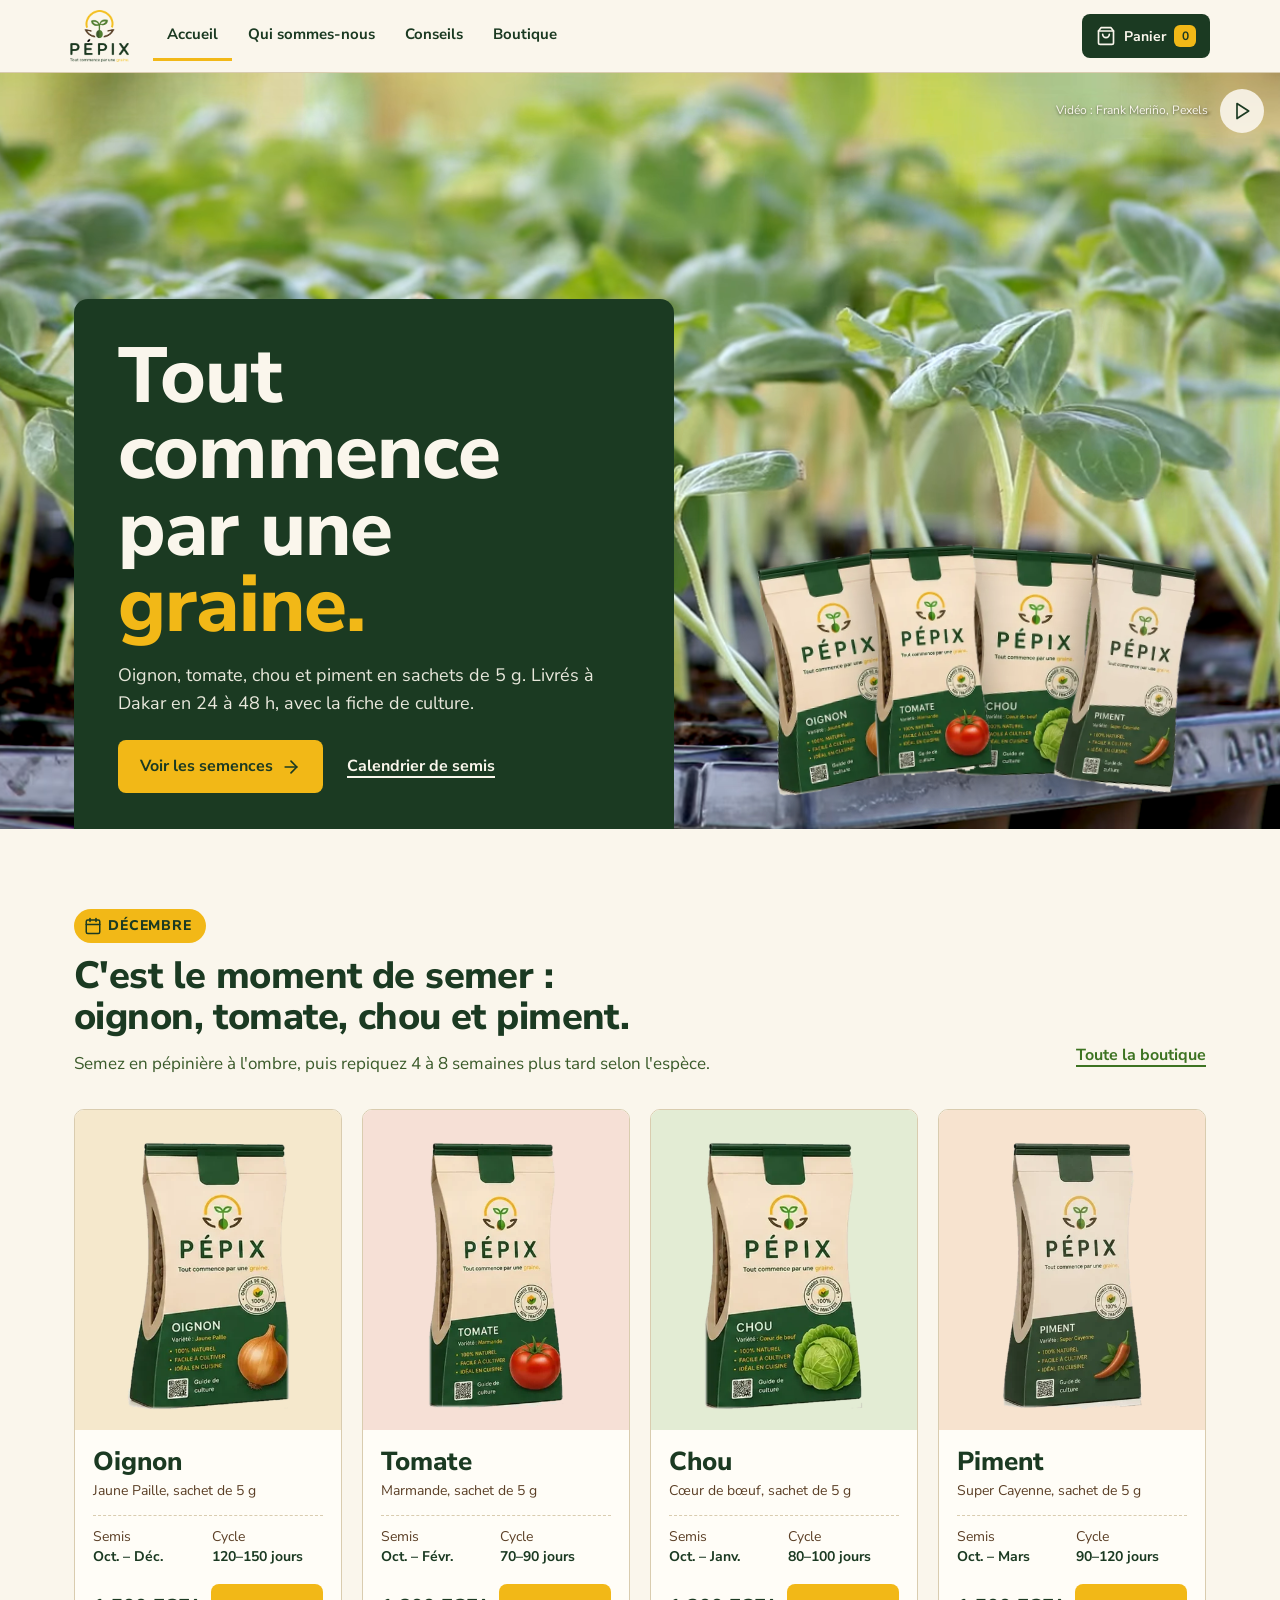
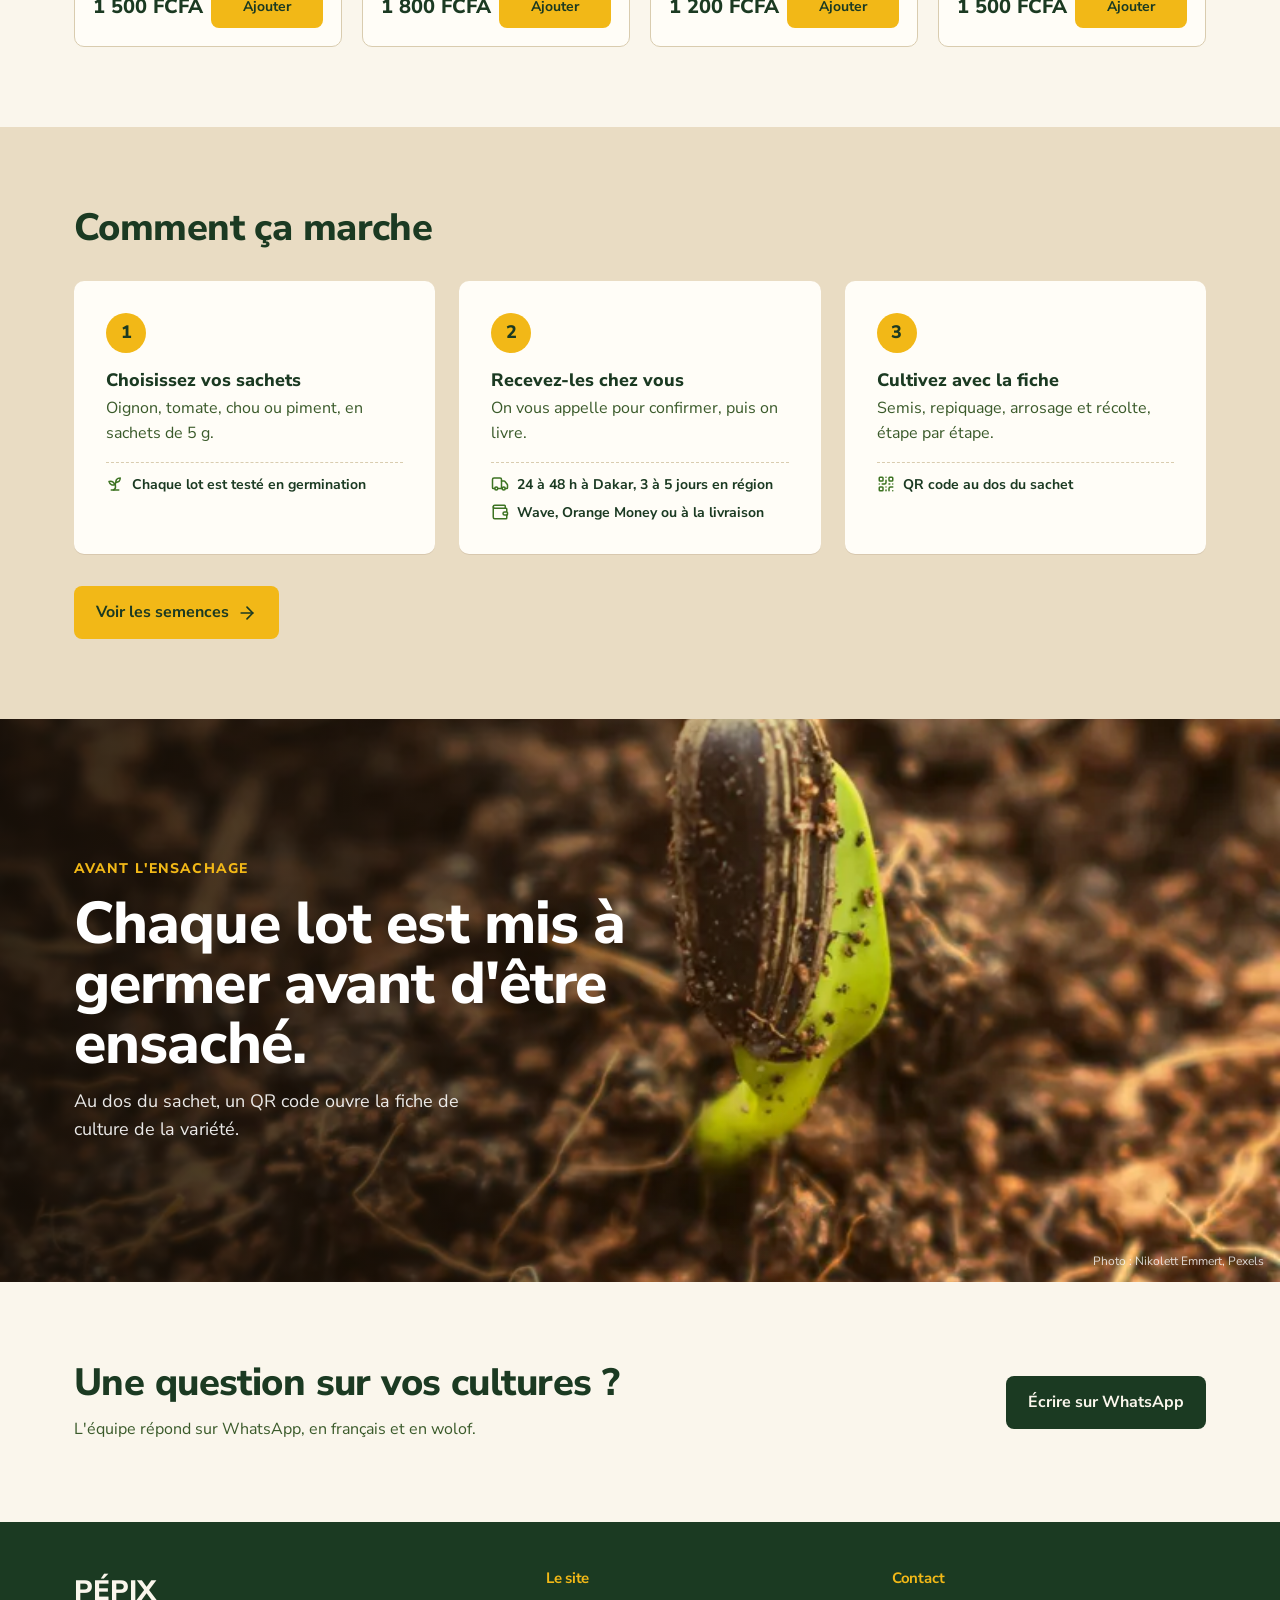
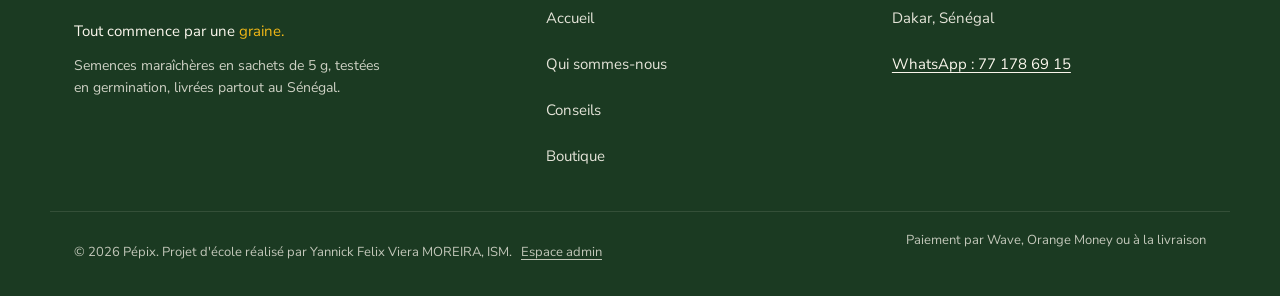
==== index.html @ e0e161ae "fix: URL du site sur Cloudflare (pepix.pages.dev)" ====
<!DOCTYPE html>
<html lang="fr">
<head>
  <meta charset="utf-8">
  <meta name="viewport" content="width=device-width, initial-scale=1, viewport-fit=cover">
  <title>Pépix, semences maraîchères au Sénégal</title>
  <meta name="description" content="Semences d'oignon, tomate, chou et piment en sachets de 5 g, livrées à Dakar en 24 à 48 h, avec un guide de culture.">
  <meta name="theme-color" content="#1B3A22">
  <meta property="og:title" content="Pépix, semences maraîchères au Sénégal">
  <meta property="og:description" content="Semences d'oignon, tomate, chou et piment en sachets de 5 g, livrées à Dakar en 24 à 48 h, avec un guide de culture.">
  <meta property="og:type" content="website">
  <meta property="og:image" content="https://pepix.pages.dev/img/partage.jpg">
  <meta property="og:image:width" content="1200">
  <meta property="og:image:height" content="630">
  <meta property="og:image:alt" content="Les quatre sachets de semences Pépix : oignon, tomate, chou et piment">
  <meta property="og:locale" content="fr_SN">
  <meta name="twitter:card" content="summary_large_image">
  <meta property="og:url" content="https://pepix.pages.dev/">
  <link rel="icon" href="img/favicon-64.png" type="image/png">
  <link rel="preconnect" href="https://fonts.googleapis.com">
  <link rel="preconnect" href="https://fonts.gstatic.com" crossorigin>
  <link href="https://fonts.googleapis.com/css2?family=Nunito+Sans:wght@400;600;700;800&display=swap" rel="stylesheet">
  <link rel="stylesheet" href="css/style.css">
  <script src="js/donnees.js" defer></script>
  <script src="js/main.js" defer></script>
</head>
<body>
  <a class="evitement" href="#contenu">Aller au contenu</a>

  <!-- En-tête (identique sur toutes les pages) -->
  <header class="entete">
    <div class="conteneur">
      <a class="logo" href="index.html" aria-label="Pépix, retour à l'accueil"><img src="img/logo.webp" alt="Pépix" width="58" height="52"></a>
      <nav class="menu" aria-label="Navigation principale">
        <a href="index.html" aria-current="page">Accueil</a>
        <a href="qui-sommes-nous.html">Qui sommes-nous</a>
        <a href="conseils.html">Conseils</a>
        <a href="boutique.html">Boutique</a>
      </nav>
      <button type="button" class="btn-panier" aria-label="Panier, 0 article"><svg class="icone" viewBox="0 0 24 24" aria-hidden="true" focusable="false"><path d="M6 2 3 6v14a2 2 0 0 0 2 2h14a2 2 0 0 0 2-2V6l-3-4Z"/><path d="M3 6h18"/><path d="M16 10a4 4 0 0 1-8 0"/></svg>Panier <span class="compteur">0</span></button>
    </div>
  </header>

  <main id="contenu" tabindex="-1">

    <!-- Accueil : vidéo de pépinière en fond, texte dans un bandeau vert comme l'étiquette du sachet -->
    <section class="heros-video" aria-labelledby="t-heros">
      <video class="heros-fond" muted loop playsinline preload="none" poster="img/pepinieres-poster.webp" aria-hidden="true" tabindex="-1">
        <source src="video/pepinieres.webm" type="video/webm">
        <source src="video/pepinieres.mp4" type="video/mp4">
      </video>
      <div class="conteneur heros-cadre">
        <div class="etiquette">
          <h1 id="t-heros" data-reglage="herosTitre">Tout commence par une <span class="jaune">graine.</span></h1>
          <p data-reglage="herosTexte">Oignon, tomate, chou et piment en sachets de 5 g. Livrés à Dakar en 24 à 48 h, avec la fiche de culture.</p>
          <div class="etiquette-actions">
            <a class="btn btn-jaune" href="boutique.html">Voir les semences<svg class="icone" viewBox="0 0 24 24" aria-hidden="true" focusable="false"><path d="M5 12h14"/><path d="m12 5 7 7-7 7"/></svg></a>
            <a class="lien-clair" href="conseils.html">Calendrier de semis</a>
          </div>
        </div>
        <!-- Les quatre sachets en éventail : décoratifs, les mêmes sont présentés juste en dessous -->
        <div class="heros-sachets" aria-hidden="true">
          <img src="img/sachet-oignon-detoure.webp" alt="" width="267" height="440">
          <img src="img/sachet-tomate-detoure.webp" alt="" width="223" height="440">
          <img src="img/sachet-chou-detoure.webp" alt="" width="261" height="440">
          <img src="img/sachet-piment-detoure.webp" alt="" width="231" height="440">
        </div>
      </div>
      <button type="button" class="video-bouton" aria-pressed="false" aria-label="Mettre la vidéo en pause" hidden></button>
      <small class="video-credit">Vidéo : Frank Meriño, Pexels</small>
    </section>

    <!-- Ce mois-ci : l'almanach (texte calculé par js/main.js) mène directement aux sachets -->
    <section class="conteneur section mois" aria-labelledby="almanach-titre">
      <div class="mois-tete">
        <div class="mois-texte">
          <p class="mois-pastille"><svg class="icone" viewBox="0 0 24 24" aria-hidden="true" focusable="false"><rect width="18" height="18" x="3" y="4" rx="2"/><path d="M16 2v4"/><path d="M8 2v4"/><path d="M3 10h18"/></svg><span id="almanach-mois">Octobre</span></p>
          <h2 id="almanach-titre">Lancez vos pépinières de saison sèche.</h2>
          <p id="almanach-detail">Oignon, tomate, chou et piment se sèment tous en pépinière à partir d'octobre. Préparez vos planches à l'ombre et repiquez 4 à 8 semaines plus tard selon l'espèce.</p>
        </div>
        <a class="lien" href="boutique.html">Toute la boutique</a>
      </div>
      <div class="produits defile-mobile" id="produits-accueil"></div>
    </section>

    <!-- Comment ça marche : chaque étape porte ses garanties (faits déjà écrits ailleurs, aucun avis ni chiffre inventé) -->
    <section class="comment" aria-labelledby="t-comment">
      <div class="conteneur">
        <h2 id="t-comment">Comment ça marche</h2>
        <ol class="etapes-achat">
          <li>
            <span class="etape-num" aria-hidden="true">1</span>
            <div>
              <strong>Choisissez vos sachets</strong>
              <p>Oignon, tomate, chou ou piment, en sachets de 5 g.</p>
              <ul class="etape-preuves">
                <li><svg class="icone" viewBox="0 0 24 24" aria-hidden="true" focusable="false"><path d="M7 20h10"/><path d="M10 20c5.5-2.5.8-6.4 3-10"/><path d="M9.5 9.4c1.1.8 1.8 2.2 2.3 3.7-2 .4-3.5.4-4.8-.3-1.2-.6-2.3-1.9-3-4.2 2.8-.5 4.4 0 5.5.8z"/><path d="M14.1 6a7 7 0 0 0-1.1 4c1.9-.1 3.3-.6 4.3-1.4 1-1 1.6-2.3 1.7-4.6-2.7.1-4 1-4.9 2z"/></svg>Chaque lot est testé en germination</li>
              </ul>
            </div>
          </li>
          <li>
            <span class="etape-num" aria-hidden="true">2</span>
            <div>
              <strong>Recevez-les chez vous</strong>
              <p>On vous appelle pour confirmer, puis on livre.</p>
              <ul class="etape-preuves">
                <li><svg class="icone" viewBox="0 0 24 24" aria-hidden="true" focusable="false"><path d="M14 18V6a2 2 0 0 0-2-2H4a2 2 0 0 0-2 2v11a1 1 0 0 0 1 1h2"/><path d="M15 18H9"/><path d="M19 18h2a1 1 0 0 0 1-1v-3.65a1 1 0 0 0-.22-.62l-3.48-4.35A1 1 0 0 0 17.52 8H14"/><circle cx="17" cy="18" r="2"/><circle cx="7" cy="18" r="2"/></svg>24 à 48 h à Dakar, 3 à 5 jours en région</li>
                <li><svg class="icone" viewBox="0 0 24 24" aria-hidden="true" focusable="false"><path d="M19 7V4a1 1 0 0 0-1-1H5a2 2 0 0 0 0 4h15a1 1 0 0 1 1 1v4h-3a2 2 0 0 0 0 4h3a1 1 0 0 0 1-1v-2a1 1 0 0 0-1-1"/><path d="M3 5v14a2 2 0 0 0 2 2h15a1 1 0 0 0 1-1v-4"/></svg>Wave, Orange Money ou à la livraison</li>
              </ul>
            </div>
          </li>
          <li>
            <span class="etape-num" aria-hidden="true">3</span>
            <div>
              <strong>Cultivez avec la fiche</strong>
              <p>Semis, repiquage, arrosage et récolte, étape par étape.</p>
              <ul class="etape-preuves">
                <li><svg class="icone" viewBox="0 0 24 24" aria-hidden="true" focusable="false"><rect width="5" height="5" x="3" y="3" rx="1"/><rect width="5" height="5" x="16" y="3" rx="1"/><rect width="5" height="5" x="3" y="16" rx="1"/><path d="M21 16h-3a2 2 0 0 0-2 2v3"/><path d="M21 21v.01"/><path d="M12 7v3a2 2 0 0 1-2 2H7"/><path d="M3 12h.01"/><path d="M12 3h.01"/><path d="M12 16v.01"/><path d="M16 12h1"/><path d="M21 12v.01"/><path d="M12 21v-1"/></svg>QR code au dos du sachet</li>
              </ul>
            </div>
          </li>
        </ol>
        <a class="btn btn-jaune" href="boutique.html">Voir les semences<svg class="icone" viewBox="0 0 24 24" aria-hidden="true" focusable="false"><path d="M5 12h14"/><path d="m12 5 7 7-7 7"/></svg></a>
      </div>
    </section>

    <!-- Moment fort : photo pleine largeur -->
    <section class="bandeau" aria-labelledby="t-bandeau">
      <picture>
        <source media="(max-width: 700px)" srcset="img/bandeau-mobile.webp">
        <img src="img/bandeau-1920.webp" srcset="img/bandeau-900.webp 900w, img/bandeau-1920.webp 1920w" sizes="100vw"
             width="1920" height="840" loading="lazy" alt="Une graine qui germe dans le terreau">
      </picture>
      <div class="conteneur bandeau-texte">
        <p class="bandeau-sur">Avant l'ensachage</p>
        <h2 id="t-bandeau" data-reglage="bandeauTitre">Chaque lot est mis à germer avant d'être ensaché.</h2>
        <p data-reglage="bandeauTexte">Au dos du sachet, un QR code ouvre la fiche de culture de la variété.</p>
      </div>
      <small class="bandeau-credit">Photo : Nikolett Emmert, Pexels</small>
    </section>

    <!-- Une question : la colonne « Commander » est reprise par « Comment ça marche » -->
    <section class="conteneur question" aria-labelledby="t-question">
      <div>
        <h2 id="t-question">Une question sur vos cultures ?</h2>
        <p>L'équipe répond sur WhatsApp, en français et en wolof.</p>
      </div>
      <a class="btn btn-sombre" href="https://wa.me/221771786915?text=Bonjour%20P%C3%A9pix%2C%20j%27ai%20une%20question%20sur%20mes%20cultures." data-wa target="_blank" rel="noopener">Écrire sur WhatsApp</a>
    </section>
  </main>

  <!-- Pied de page -->
  <footer class="pied">
    <div class="conteneur pied-haut">
      <div class="pied-marque">
        <strong>PÉPIX</strong>
        <span>Tout commence par une <span class="jaune">graine.</span></span>
        <p>Semences maraîchères en sachets de 5 g, testées en germination, livrées partout au Sénégal.</p>
      </div>
      <div>
        <h2>Le site</h2>
        <ul><li><a href="index.html">Accueil</a></li><li><a href="qui-sommes-nous.html">Qui sommes-nous</a></li><li><a href="conseils.html">Conseils</a></li><li><a href="boutique.html">Boutique</a></li></ul>
      </div>
      <div>
        <h2>Contact</h2>
        <ul>
          <li><span>Dakar, Sénégal</span></li>
          <li><a href="https://wa.me/221771786915?text=Bonjour%20P%C3%A9pix%2C%20j%27ai%20une%20question%20sur%20mes%20cultures." data-wa target="_blank" rel="noopener">WhatsApp : 77 178 69 15</a></li>
        </ul>
      </div>
    </div>
    <div class="conteneur pied-bas">
      <span>© 2026 Pépix. Projet d'école réalisé par Yannick Felix Viera MOREIRA, ISM. <a href="admin.html" class="lien-admin">Espace admin</a></span>
      <span>Paiement par Wave, Orange Money ou à la livraison</span>
    </div>
  </footer>

  <!-- Barre de navigation mobile (sous 720 px), à portée de pouce -->
  <nav class="nav-bas" aria-label="Navigation mobile">
    <a href="index.html" aria-current="page"><svg class="icone" viewBox="0 0 24 24" aria-hidden="true" focusable="false"><path d="M3 10.5 12 3l9 7.5"/><path d="M5 9.5V21h5v-6h4v6h5V9.5"/></svg><span>Accueil</span></a>
    <a href="boutique.html"><svg class="icone" viewBox="0 0 24 24" aria-hidden="true" focusable="false"><path d="M6 2 3 6v14a2 2 0 0 0 2 2h14a2 2 0 0 0 2-2V6l-3-4Z"/><path d="M3 6h18"/><path d="M16 10a4 4 0 0 1-8 0"/></svg><span>Boutique</span></a>
    <a href="conseils.html"><svg class="icone" viewBox="0 0 24 24" aria-hidden="true" focusable="false"><path d="M4 19.5V5a2 2 0 0 1 2-2h14v15H6a2 2 0 0 0-2 2Z"/><path d="M4 19.5A2 2 0 0 0 6 21.5h14"/><path d="M9 8h7"/></svg><span>Conseils</span></a>
    <a href="qui-sommes-nous.html"><svg class="icone" viewBox="0 0 24 24" aria-hidden="true" focusable="false"><circle cx="12" cy="12" r="10"/><path d="M12 16v-5"/><path d="M12 8h.01"/></svg><span>À propos</span></a>
  </nav>

</body>
</html>
---- css/style.css ----
/* ==========================================================
   Pépix · Semences maraîchères
   Feuille de style unique du site

   Direction : le site prolonge le sachet Pépix.
   Couleurs et polices du sachet, angles francs, filets plutôt
   qu'ombres, et de vraies informations à la place des décorations.
   ========================================================== */

/* ---------- Couleurs, polices, rythme ---------- */
:root {
  --vert-fonce: #1B3A22;   /* vert Pépix (bandeau du sachet) */
  --vert: #3D7322;         /* vert feuille : liens et boutons (5.3:1 sur papier) */
  --jaune: #F2B817;        /* jaune du logo */
  --kraft: #E9DCC3;        /* papier kraft du sachet */
  --papier: #FAF6EC;       /* fond des pages */
  --blanc: #FFFDF7;
  --terre: #5B3F26;        /* texte secondaire chaud */
  --texte-doux: #3A5A2A;
  --filet: #D9CCAF;
  --erreur: #B3261E;

  --titre: 'Nunito Sans', system-ui, sans-serif;
  --corps: 'Nunito Sans', sans-serif;

  --surligne: #F3EBD8;     /* colonne du mois en cours dans le calendrier */

  /* Espacement, échelle de 4 px */
  --e-1: 4px;  --e-2: 8px;  --e-3: 12px; --e-4: 16px; --e-5: 24px;
  --e-6: 32px; --e-7: 48px; --e-8: 64px; --e-9: 80px;
  --section: clamp(48px, 7vw, 80px);      /* padding vertical de toute section */
  --gouttiere: clamp(16px, 3vw, 24px);    /* padding latéral des conteneurs */

  /* Typographie (Nunito Sans) */
  --t-h1: clamp(36px, 5.4vw, 58px);   /* .grand-titre */
  --t-h2: clamp(26px, 3.4vw, 38px);
  --t-h3: clamp(20px, 2.4vw, 26px);
  --t-corps: 16px;
  --t-petit: 14px;                    /* plancher, sauf crédits photo */
  --t-label: 14px;                    /* libellés de repères et pastilles */

  /* Rayons */
  --r-petit: 6px;    /* repères, pastilles, vignettes */
  --r: 8px;          /* boutons, champs */
  --r-carte: 10px;   /* cartes, fiches, calendrier */
  --r-fenetre: 14px; /* fenêtre fiche produit */

  /* Ombres : réservées à ce qui flotte au-dessus de la page */
  --ombre-flottante: 0 8px 24px rgba(0, 0, 0, .2);
  --ombre-fenetre: 0 24px 48px rgba(27, 58, 34, .28);

  /* Mouvement : les fermetures sont plus courtes que les ouvertures */
  --instant: 100ms;                            /* appui */
  --rapide: 160ms;                             /* survol, fermeture */
  --normal: 240ms;                             /* ouverture */
  --courbe: cubic-bezier(.2, .7, .2, 1);       /* entrée (décélère) */
  --courbe-sortie: cubic-bezier(.4, 0, 1, 1);  /* sortie (accélère) */
}

* { box-sizing: border-box; }
html { scroll-behavior: smooth; }

body {
  margin: 0;
  background: var(--papier);
  color: var(--vert-fonce);
  font-family: var(--corps);
  font-size: 16px;
  line-height: 1.55;
  -webkit-font-smoothing: antialiased;
  min-height: 100vh;
  display: flex;
  flex-direction: column;
}

main { flex: 1; }
main:focus { outline: none; }
button { font-family: inherit; cursor: pointer; color: inherit; }
a { color: inherit; text-decoration: none; }
img, svg { display: block; }
p { margin: 0; }

:focus-visible { outline: 3px solid var(--jaune); outline-offset: 3px; }

@media (prefers-reduced-motion: reduce) {
  *, *::before, *::after { transition: none !important; animation: none !important; scroll-behavior: auto !important; }
  /* Appui et survol : la couleur seule, sans échelle ni déplacement */
  .btn:active, .btn-rond:active, .btn-panier:active, .carte:hover, .carte:active { transform: none !important; }
}

.evitement {
  position: absolute; left: 16px; top: -60px; z-index: 50;
  background: var(--vert-fonce); color: var(--papier); padding: 10px 16px; border-radius: 8px; font-weight: 700;
}
.evitement:focus { top: 12px; }

.sr-only { position: absolute; width: 1px; height: 1px; padding: 0; margin: -1px; overflow: hidden; clip: rect(0 0 0 0); white-space: nowrap; border: 0; }

.conteneur { max-width: 1180px; margin: 0 auto; padding-left: var(--gouttiere); padding-right: var(--gouttiere); }

h1, h2, h3, .titre { font-family: var(--titre); font-weight: 800; margin: 0; line-height: 1.08; letter-spacing: -0.015em; }
.grand-titre { font-size: var(--t-h1); line-height: 1.02; text-wrap: balance; max-width: 16ch; }
.jaune { color: var(--jaune); }

.icone { width: 20px; height: 20px; flex-shrink: 0; fill: none; stroke: currentColor; stroke-width: 2; stroke-linecap: round; stroke-linejoin: round; }

/* ---------- Liens et boutons ---------- */
.lien {
  color: var(--vert); font-weight: 700; text-decoration: underline; text-decoration-thickness: 2px; text-underline-offset: 5px;
  transition: color var(--rapide), text-decoration-thickness var(--rapide);
}
.lien:hover { color: var(--vert-fonce); text-decoration-thickness: 3px; }

.btn {
  border: 0; border-radius: var(--r); font-size: 16px; font-weight: 700;
  padding: 14px 22px; min-height: 48px;
  display: inline-flex; align-items: center; justify-content: center; gap: 8px;
  transition: background-color var(--rapide), color var(--rapide), transform var(--instant) var(--courbe);
}
/* Appui : le bouton s'enfonce légèrement (sans échelle si le mouvement est réduit, voir plus bas) */
.btn:active, .btn-rond:active, .btn-panier:active { transform: scale(.97); }
.btn-vert { background: var(--vert); color: #fff; }
.btn-vert:hover { background: #2f5c1a; }
.btn-jaune { background: var(--jaune); color: var(--vert-fonce); }
.btn-jaune:hover { background: #ffcb33; }
.btn-sombre { background: var(--vert-fonce); color: var(--papier); }
.btn-sombre:hover { background: #2a5233; }
.btn-contour { background: transparent; color: var(--vert-fonce); box-shadow: inset 0 0 0 2px var(--vert-fonce); }
.btn-contour:hover { background: var(--vert-fonce); color: var(--papier); }
.btn-rond {
  border: 0; background: var(--kraft); width: 44px; height: 44px; border-radius: 50%;
  color: var(--vert-fonce); flex-shrink: 0; display: flex; align-items: center; justify-content: center;
  transition: background-color var(--rapide), transform var(--instant) var(--courbe);
}
.btn-rond:hover { background: var(--filet); }
.boutons { display: flex; gap: 12px; flex-wrap: wrap; }

/* ---------- En-tête ---------- */
.entete { position: sticky; top: 0; z-index: 10; background: var(--papier); border-bottom: 1px solid var(--filet); }
.entete .conteneur {
  padding: 10px 20px; display: flex; align-items: center; justify-content: space-between;
  column-gap: 24px; row-gap: 4px; flex-wrap: wrap;
}
.logo img { height: 52px; width: auto; }

.menu { display: flex; gap: 2px; flex: 1 1 300px; overflow-x: auto; scrollbar-width: none; min-width: 0; }
.menu::-webkit-scrollbar { display: none; }
.menu a {
  padding: 12px 14px; min-height: 44px; white-space: nowrap;
  font-size: 15px; font-weight: 700; display: flex; align-items: center;
  border-bottom: 3px solid transparent;
}
.menu a:hover { border-bottom-color: var(--filet); }
.menu a[aria-current="page"] { border-bottom-color: var(--jaune); }

.btn-panier {
  border: 0; display: flex; align-items: center; gap: 8px;
  background: var(--vert-fonce); color: var(--papier);
  min-height: 44px; padding: 10px 14px; border-radius: var(--r); font-weight: 700; font-size: 14px;
  transition: background-color var(--rapide), transform var(--instant) var(--courbe);
}
.btn-panier:hover { background: #2a5233; }
.btn-panier .compteur {
  background: var(--jaune); color: var(--vert-fonce); border-radius: 6px;
  min-width: 22px; height: 22px; padding: 0 6px; display: flex; align-items: center; justify-content: center; font-size: 12px;
}
.btn-panier .compteur.saut { animation: saut 420ms var(--courbe); }
@keyframes saut { 40% { transform: scale(1.35); } }

/* Barre du bas : mobile uniquement */
.nav-bas { display: none; }
@media (max-width: 720px) {
  .menu { display: none; }
  .entete .conteneur { padding: 8px 16px; }
  .logo img { height: 44px; }
  body { padding-bottom: calc(64px + env(safe-area-inset-bottom, 0px)); }
  .nav-bas {
    display: grid; grid-template-columns: repeat(4, 1fr);
    position: fixed; left: 0; right: 0; bottom: 0; z-index: 20;
    background: var(--papier); border-top: 1px solid var(--filet);
    padding-bottom: env(safe-area-inset-bottom, 0px);
  }
  .nav-bas a {
    min-height: 64px; display: flex; flex-direction: column; align-items: center; justify-content: center; gap: 3px;
    font-size: 12px; font-weight: 700; color: var(--terre); border-top: 3px solid transparent; touch-action: manipulation;
  }
  .nav-bas .icone { width: 22px; height: 22px; }
  .nav-bas a[aria-current="page"] { color: var(--vert-fonce); border-top-color: var(--jaune); }
  .nav-bas a:active { background: var(--kraft); }
}

/* ---------- Accueil : vidéo + étiquette du sachet ---------- */
.heros-video {
  position: relative; isolation: isolate; overflow: hidden;
  background: var(--vert-fonce) url(../img/pepinieres-poster.webp) center / cover no-repeat;
  min-height: min(84vh, 760px); display: flex; align-items: flex-end;
}
.heros-fond { position: absolute; inset: 0; width: 100%; height: 100%; object-fit: cover; z-index: -1; }
.heros-cadre { width: 100%; }
.etiquette {
  background: var(--vert-fonce); color: var(--papier);
  max-width: 640px; padding: 40px 44px 36px; border-radius: 14px 14px 0 0;
  display: flex; flex-direction: column; gap: 18px;
}
.etiquette h1 { font-size: clamp(42px, 6.2vw, 78px); line-height: .98; letter-spacing: -.01em; }
.etiquette p { font-size: 18px; line-height: 1.55; max-width: 34em; color: rgba(250, 246, 236, .92); }
.etiquette-actions { display: flex; align-items: center; gap: 24px; flex-wrap: wrap; margin-top: 4px; }
.lien-clair { color: var(--papier); font-weight: 700; text-decoration: underline; text-decoration-thickness: 2px; text-underline-offset: 5px; }
.lien-clair:hover { color: var(--jaune); }

.video-bouton {
  position: absolute; right: 24px; bottom: 24px; width: 44px; height: 44px; border-radius: 50%; border: 0;
  background: rgba(250, 246, 236, .9); color: var(--vert-fonce); display: flex; align-items: center; justify-content: center;
}
.video-bouton:hover { background: var(--papier); }
.video-bouton[hidden] { display: none; }
.video-credit {
  position: absolute; right: 80px; bottom: 36px; font-size: 12px; color: var(--papier);
  text-shadow: 0 1px 3px rgba(0, 0, 0, .6);
}

/* Mobile : le héros remplit l'écran visible (entre l'en-tête et la barre du bas),
   la vidéo en haut, l'étiquette du sachet posée dessus en bas */
@media (max-width: 720px) {
  .heros-video {
    min-height: calc(100vh - 128px); min-height: calc(100svh - 128px);
    padding-top: 150px; align-items: flex-end;
  }
  /* Avec le bandeau d'annonce (43 px), le héros tient toujours dans l'écran */
  body:has(.annonce) .heros-video { min-height: calc(100vh - 171px); min-height: calc(100svh - 171px); }
  .heros-video::before {
    content: ""; position: absolute; inset: 0 0 auto; height: 96px; z-index: 0; pointer-events: none;
    background: linear-gradient(rgba(0, 0, 0, .35), transparent);
  }
  .heros-cadre { padding: 0; position: relative; z-index: 1; }
  .etiquette {
    max-width: none; border-radius: 22px 22px 0 0; padding: 26px 20px 22px; gap: 14px;
    box-shadow: 0 -12px 32px rgba(0, 0, 0, .18);
  }
  .etiquette h1 { font-size: clamp(36px, 10.6vw, 48px); line-height: 1; }
  .etiquette p { font-size: 16.5px; line-height: 1.5; }
  .etiquette-actions { display: grid; gap: 4px; margin-top: 6px; }
  .etiquette-actions .btn { width: 100%; min-height: 52px; font-size: 17px; }
  .etiquette-actions .lien-clair { justify-self: center; min-height: 44px; display: inline-flex; align-items: center; padding-block: 0; }
  .video-bouton { top: 14px; bottom: auto; right: 14px; z-index: 1; }
  .video-credit { top: 26px; bottom: auto; right: auto; left: 16px; z-index: 1; }
}
@media (max-width: 720px) and (max-height: 640px) {
  .heros-video { padding-top: 110px; }
  .etiquette p { font-size: 15.5px; }
}

/* ---------- Accueil : déclaration ---------- */
.declaration { padding-top: 72px; padding-bottom: 24px; }
.declaration p {
  font-family: var(--titre); font-weight: 700; font-size: clamp(22px, 2.8vw, 32px); line-height: 1.3;
  max-width: 28em; text-wrap: pretty;
}

/* ---------- Sections ---------- */
.section { padding-block: var(--section); }
.section-suite { padding-top: 0; }   /* section qui suit une intro */
.section-titre { display: flex; justify-content: space-between; align-items: baseline; gap: 16px; flex-wrap: wrap; margin-bottom: 24px; }
.section h2 { font-size: var(--t-h2); line-height: 1.1; }

/* ---------- Cartes produit (façon sachet) ---------- */
.produits { display: grid; grid-template-columns: repeat(auto-fit, minmax(min(100%, 230px), 1fr)); gap: clamp(12px, 2vw, 20px); }
@media (max-width: 520px) { .produits { grid-template-columns: repeat(2, 1fr); } }
.carte {
  position: relative; cursor: pointer; background: var(--blanc); border: 1px solid var(--filet); border-radius: var(--r-carte);
  overflow: hidden; display: flex; flex-direction: column;
  transition: border-color var(--rapide), transform var(--rapide) var(--courbe);
}
/* Survol au pointeur seulement (pas d'effet collant au doigt), appui partout */
@media (hover: hover) { .carte:hover { border-color: var(--vert-fonce); transform: translateY(-2px); } }
.carte:active { transform: scale(.99); transition-duration: var(--instant); }
.carte-image { aspect-ratio: 5 / 6; border-bottom: 1px solid var(--filet); }
.carte-corps { padding: clamp(12px, 2vw, 18px); display: flex; flex-direction: column; gap: 4px; flex: 1; }
.carte h3 { font-size: var(--t-h3); }
.carte-ouvrir { border: 0; background: none; padding: 0; font: inherit; text-align: left; }
.carte-ouvrir::after { content: ''; position: absolute; inset: 0; }
.carte-ouvrir:focus-visible { outline: none; }
.carte:has(.carte-ouvrir:focus-visible) { outline: 3px solid var(--jaune); outline-offset: 3px; }
.variete { font-size: 14px; color: var(--terre); }
.carte-reperes { margin: 10px 0 0; padding-top: 10px; border-top: 1px dashed var(--filet); display: grid; grid-template-columns: 1fr 1fr; gap: 8px; font-size: var(--t-label); }
.carte-reperes dt { color: var(--terre); }
.carte-reperes dd { margin: 0; font-weight: 700; line-height: 1.3; }
.carte-pied { display: flex; flex-wrap: wrap; justify-content: space-between; align-items: center; margin-top: auto; padding-top: 14px; gap: 8px; }
.carte-pied strong { font-family: var(--titre); font-weight: 800; font-size: clamp(17px, 3vw, 20px); white-space: nowrap; }
.carte-pied .btn { position: relative; z-index: 1; flex: 1 0 auto; min-height: 44px; padding: 10px 14px; font-size: 14px; }
.btn.ajoute { background: var(--vert); color: #fff; }
/* Boutons jaunes (ajout au panier) : pas de fondu de couleur. Le passage jaune / vert « Ajouté »
   change aussi la couleur du texte, et le fondu croisait des paires sous le contraste AA. */
.btn-jaune, .btn.ajoute { transition: transform var(--instant) var(--courbe); }
@media (max-width: 520px) { .carte-reperes { grid-template-columns: 1fr; } }
/* Pastille de saison, posée en haut à gauche du visuel (hors de l'image role="img") */
.pastille-saison {
  position: absolute; top: var(--e-2); left: var(--e-2); z-index: 1; max-width: calc(100% - 16px); pointer-events: none;
  display: inline-flex; align-items: flex-start; gap: var(--e-1);
  background: var(--vert-fonce); color: var(--papier); border-radius: var(--r-petit); padding: var(--e-1) var(--e-2);
  font-size: var(--t-label); font-weight: 700; line-height: 1.3;
}
.pastille-saison .icone { width: 16px; height: 16px; margin-top: 1px; }

/* Images produit : un visuel par sachet */
.carte-image { background-size: cover; background-position: center; }
.photo-oignon { background-image: url(../img/sachet-oignon.webp); }
.photo-tomate { background-image: url(../img/sachet-tomate.webp); }
.photo-chou   { background-image: url(../img/sachet-chou.webp); }
.photo-piment { background-image: url(../img/sachet-piment.webp); }

/* ---------- Accueil : ce mois-ci (almanach + sachets) ---------- */
.mois-tete { display: flex; justify-content: space-between; align-items: flex-end; gap: var(--e-4) var(--e-6); flex-wrap: wrap; margin-bottom: var(--e-6); }
.mois-texte { display: flex; flex-direction: column; gap: var(--e-3); max-width: 40em; }
.mois-pastille {
  align-self: flex-start; display: inline-flex; align-items: center; gap: 6px;
  background: var(--jaune); color: var(--vert-fonce); border-radius: 999px; padding: 6px 14px 6px 10px;
  font-size: var(--t-label); font-weight: 800; letter-spacing: .06em; text-transform: uppercase;
}
.mois-pastille .icone { width: 18px; height: 18px; }
.mois-texte h2 { font-size: var(--t-h2); line-height: 1.1; text-wrap: balance; }
.mois-texte h2 + p { font-size: 17px; line-height: 1.6; color: var(--texte-doux); text-wrap: pretty; }
.mois-tete .lien { white-space: nowrap; }

/* ---------- Accueil : comment ça marche (étapes et garanties) ---------- */
.comment { background: var(--kraft); }
.comment .conteneur { padding-block: var(--section); display: flex; flex-direction: column; gap: var(--e-6); align-items: flex-start; }
.comment h2 { font-size: var(--t-h2); line-height: 1.1; }
.etapes-achat { list-style: none; margin: 0; padding: 0; width: 100%; display: grid; gap: var(--e-3); }
.etapes-achat > li {
  display: grid; grid-template-columns: 40px minmax(0, 1fr); gap: var(--e-4);
  background: var(--blanc); border-radius: var(--r-carte); padding: var(--e-5);
  box-shadow: 0 1px 0 rgba(91, 63, 38, .12);
}
.etape-num {
  width: 40px; height: 40px; border-radius: 50%; background: var(--jaune); color: var(--vert-fonce);
  display: flex; align-items: center; justify-content: center; font-size: 18px; font-weight: 800;
}
.etapes-achat strong { display: block; font-size: 18px; font-weight: 800; line-height: 1.3; padding-top: 7px; }
.etapes-achat p { margin-top: var(--e-1); font-size: var(--t-corps); line-height: 1.55; color: var(--texte-doux); max-width: 34em; }
.etape-preuves {
  list-style: none; margin: var(--e-4) 0 0; padding: var(--e-3) 0 0; border-top: 1px dashed var(--filet);
  display: flex; flex-direction: column; gap: var(--e-2);
}
.etape-preuves li { display: flex; align-items: flex-start; gap: var(--e-2); font-size: var(--t-petit); font-weight: 700; line-height: 1.4; color: var(--vert-fonce); }
.etape-preuves .icone { flex: none; width: 18px; height: 18px; color: var(--vert); }

/* ---------- Accueil : une question sur vos cultures ---------- */
.question { padding-block: var(--section); display: flex; flex-direction: column; align-items: flex-start; gap: var(--e-4); }
.question > div { display: flex; flex-direction: column; gap: var(--e-3); }
.question h2 { font-size: var(--t-h2); line-height: 1.1; }
.question p { font-size: 16px; line-height: 1.65; color: var(--texte-doux); max-width: 34em; }

/* ---------- Pages intérieures ---------- */
.grille-2 { display: grid; grid-template-columns: repeat(auto-fit, minmax(min(100%, 420px), 1fr)); gap: 48px; align-items: center; }
.intro { padding-block: var(--e-7) var(--e-5); display: flex; flex-direction: column; gap: 14px; }
.intro p { max-width: 620px; }
.intro p, .texte-long { font-size: 17px; line-height: 1.7; color: var(--texte-doux); }
.illustration { aspect-ratio: 4 / 3; border-radius: 10px; overflow: hidden; background: var(--kraft); }
.illustration svg { width: 100%; height: 100%; }

/* Qui sommes-nous */
.apropos { padding-block: var(--section); align-items: start; }
.apropos-texte { display: flex; flex-direction: column; gap: 20px; }
.valeurs { display: grid; grid-template-columns: repeat(auto-fit, minmax(min(100%, 240px), 1fr)); gap: 32px; padding-bottom: 72px; }
.valeur { border-top: 3px solid var(--vert-fonce); padding-top: 16px; display: flex; flex-direction: column; gap: 8px; }
.valeur h2 { font-size: var(--t-h3); }
.valeur p { font-size: 15px; line-height: 1.6; color: var(--texte-doux); }

.feuille-route { padding-block: 0 var(--section); display: flex; flex-direction: column; gap: var(--e-5); }
.feuille-route h2 { font-size: var(--t-h2); line-height: 1.1; }
.phases { list-style: none; margin: 0; padding: 0; display: grid; grid-template-columns: repeat(auto-fit, minmax(min(100%, 340px), 1fr)); gap: 20px; }
.phase { border: 1px solid var(--vert-fonce); border-radius: var(--r-carte); padding: 28px; display: flex; flex-direction: column; gap: 8px; }
.phase.active { background: var(--vert-fonce); color: var(--papier); }
.phase-etat { font-size: 14px; font-weight: 700; color: var(--terre); }
.phase.active .phase-etat { color: var(--jaune); }
.phase h3 { font-size: var(--t-h3); }
.phase p:last-child { font-size: 15px; line-height: 1.6; }

.contacts { background: var(--kraft); }
.contacts .conteneur { padding-block: var(--section); display: flex; flex-direction: column; gap: 20px; }
.contacts h2 { font-size: var(--t-h2); line-height: 1.1; }
.contacts dl { margin: 0; display: grid; grid-template-columns: repeat(auto-fit, minmax(min(100%, 220px), 1fr)); gap: 20px; }
.contacts dt { font-size: 14px; color: var(--terre); }
.contacts dd { margin: 2px 0 0; font-size: 18px; font-weight: 700; }
.contacts dd a { text-decoration: underline; text-underline-offset: 4px; }

/* Conseils : calendrier */
.section-cal { padding-block: 0 var(--e-5); }
.calendrier { background: var(--blanc); border: 1px solid var(--filet); border-radius: var(--r-carte); padding: 26px; display: flex; flex-direction: column; gap: 12px; overflow-x: auto; }
.calendrier h2 { font-size: 26px; }
/* Le mois en cours, en tête du calendrier */
.cal-mois {
  display: flex; align-items: flex-start; gap: var(--e-3); background: var(--kraft); border-radius: var(--r);
  padding: var(--e-3) var(--e-4); font-size: 17px; font-weight: 700; line-height: 1.45;
}
.cal-mois .icone { width: 22px; height: 22px; margin-top: 2px; color: var(--vert-fonce); }
.legende { display: flex; gap: var(--e-2) var(--e-4); font-size: var(--t-label); font-weight: 700; flex-wrap: wrap; }
.legende span { display: flex; align-items: center; gap: 6px; }
.legende i { min-width: 22px; height: 22px; padding: 0 3px; border-radius: 4px; font-size: 12px; font-style: normal; display: flex; align-items: center; justify-content: center; }
.legende .sr { min-width: 32px; }
.legende .maintenant { width: 22px; background: var(--surligne); outline: 2px solid var(--vert-fonce); outline-offset: -2px; }
.ligne-cal { display: grid; grid-template-columns: 90px repeat(12, minmax(36px, 1fr)); gap: 4px; min-width: 560px; align-items: center; font-size: 14px; padding-block: 5px; }
.ligne-cal .mois { position: relative; text-align: center; font-weight: 700; color: var(--terre); padding: 2px 0; border-radius: 4px; }
/* Colonne du mois en cours : un fond continu derrière les cases (les lignes se touchent) */
.ligne-cal .actuel::before { content: ""; position: absolute; inset: -5px -2px; z-index: -1; background: var(--surligne); }
.ligne-cal .mois.actuel { background: var(--vert-fonce); color: var(--papier); }
.ligne-cal strong { font-size: 15px; }
.case { position: relative; height: 28px; border-radius: 4px; background: #EFE7D3; display: flex; align-items: center; justify-content: center; font-size: 12px; font-weight: 700; }
.case.s { background: var(--vert); color: #fff; }
.case.r { background: var(--jaune); }
.case.sr { background: linear-gradient(90deg, var(--vert) 50%, var(--jaune) 50%); }
.case.actuel { outline: 2px solid var(--vert-fonce); outline-offset: 1px; }

.bases { display: grid; grid-template-columns: repeat(auto-fit, minmax(min(100%, 260px), 1fr)); gap: var(--e-6); padding-block: var(--e-6) var(--e-4); }
.base { border-top: 3px solid var(--vert-fonce); padding-top: 16px; display: flex; flex-direction: column; gap: 8px; }
.base h2 { font-size: var(--t-h3); }
.par-culture { padding-top: var(--e-7); }
.par-culture h2 { font-size: var(--t-h2); line-height: 1.1; }
.base p { font-size: 15px; line-height: 1.6; color: var(--texte-doux); }

.fiches { display: grid; grid-template-columns: repeat(auto-fit, minmax(min(100%, 500px), 1fr)); gap: 20px; padding-top: var(--e-5); align-items: start; }
.fiche { background: var(--blanc); border: 1px solid var(--filet); border-radius: var(--r-carte); padding: 26px; display: flex; flex-direction: column; gap: 18px; scroll-margin-top: 110px; }
.fiche:target { border-color: var(--vert-fonce); box-shadow: inset 0 0 0 1px var(--vert-fonce); }
.fiche-haut > div { display: flex; align-items: center; gap: 14px; }
.fiche-vignette { width: 56px; height: 64px; border-radius: var(--r-petit); flex-shrink: 0; }
.fiche h2 { font-size: var(--t-h3); }
.variete-fiche { font-size: 14px; color: var(--terre); display: block; }
.reperes { display: grid; grid-template-columns: repeat(auto-fit, minmax(130px, 1fr)); gap: 10px; }
.repere { background: var(--papier); border-radius: var(--r-petit); padding: 12px 14px; display: flex; flex-direction: column; gap: 2px; }
.repere span { font-size: var(--t-label); color: var(--terre); }
.repere b { font-size: 15px; }
.fiche-conseils { margin: 0; padding-left: 20px; display: flex; flex-direction: column; gap: 8px; font-size: 15px; line-height: 1.5; color: var(--texte-doux); }
.fiche-pied { display: flex; justify-content: space-between; align-items: center; gap: 12px; flex-wrap: wrap; padding-top: 14px; border-top: 1px dashed var(--filet); }
.fiche-pied strong { font-size: 16px; }
.fiche-pied .btn { padding: 10px 16px; min-height: 44px; font-size: 14px; }

/* « Pour quelle surface ? » : fiche produit et fiches de culture */
.surface { background: var(--papier); border-radius: var(--r-petit); padding: 14px; display: flex; flex-direction: column; gap: var(--e-2); }
.surface-haut { display: flex; justify-content: space-between; align-items: center; gap: var(--e-3); flex-wrap: wrap; }
.surface h3 { font-size: 16px; font-weight: 800; }
.indicatif { border: 1px solid var(--terre); color: var(--terre); border-radius: 4px; padding: 0 6px; font-size: var(--t-label); font-weight: 700; }
.surface dl { margin: 0; display: grid; grid-template-columns: 1fr 1fr; gap: var(--e-3); }
.surface dt { font-size: var(--t-label); color: var(--terre); }
.surface dd { margin: 0; font-size: 22px; font-weight: 800; line-height: 1.2; }
.surface p { font-size: var(--t-petit); line-height: 1.5; color: var(--texte-doux); }

/* Étapes : titre commun, version courte (fiche produit) et illustrée (fiches de culture) */
.etapes-titre { font-size: 16px; font-weight: 800; }
.fiche .etapes-titre { font-size: 18px; margin-bottom: calc(-1 * var(--e-1)); }
.etapes-courtes { list-style: none; margin: 0; padding: 0; display: flex; flex-direction: column; }
.etapes-courtes li {
  display: grid; grid-template-columns: 24px 92px minmax(0, 1fr); align-items: center; column-gap: var(--e-3);
  min-height: 36px; padding-block: 3px; border-bottom: 1px dashed var(--filet);
}
.etapes-courtes li:last-child { border-bottom: 0; }
.etapes-courtes .icone { width: 24px; height: 24px; color: var(--vert); }
.etape-nom { font-size: var(--t-label); font-weight: 700; color: var(--terre); }
.etapes-courtes b { font-size: 15px; color: var(--vert-fonce); line-height: 1.3; }

.etapes { list-style: none; margin: 0; padding: 0; counter-reset: etape; display: flex; flex-direction: column; }
.etapes li { counter-increment: etape; position: relative; display: grid; grid-template-columns: 44px minmax(0, 1fr); gap: 14px; padding-bottom: var(--e-4); }
.etapes li:last-child { padding-bottom: 0; }
.etapes li:not(:last-child)::before { content: ""; position: absolute; left: 21px; top: 48px; bottom: 4px; border-left: 2px dashed var(--filet); }
.etape-picto { width: 44px; height: 44px; border-radius: 50%; background: var(--papier); color: var(--vert); display: flex; align-items: center; justify-content: center; }
.etape-picto .icone { width: 24px; height: 24px; }
.etape-titre { display: block; font-size: 16px; font-weight: 800; padding-top: 2px; }
.etape-titre::before { content: counter(etape) ". "; }
.etapes p { font-size: 15px; line-height: 1.5; color: var(--texte-doux); }

.faq { max-width: 820px; padding-block: var(--section); display: flex; flex-direction: column; gap: 16px; }
.faq h2 { font-size: var(--t-h2); line-height: 1.1; }
.faq-liste { border-top: 1px solid var(--filet); }
.faq details { border-bottom: 1px solid var(--filet); }
.faq summary {
  cursor: pointer; font-weight: 700; font-size: 17px; list-style: none; padding: 18px 0;
  display: flex; justify-content: space-between; align-items: center; gap: 16px;
}
.faq summary::-webkit-details-marker { display: none; }
.faq summary .icone { transition: transform var(--normal) var(--courbe); color: var(--vert); }
.faq details[open] summary .icone { transform: rotate(180deg); }
.faq p { margin: 0 0 18px; font-size: 15px; line-height: 1.6; color: var(--texte-doux); max-width: 60ch; }
/* Ouverture : la réponse apparaît (pas d'animation de hauteur, qui saccade sur Android d'entrée de gamme) */
.faq details[open] p { animation: deplier var(--normal) var(--courbe); }
@keyframes deplier { from { opacity: 0; transform: translateY(-4px); } }

/* Boutique */
.boutique-intro { padding-block: var(--e-7) var(--e-5); display: flex; flex-direction: column; gap: 14px; }
.note { font-size: 17px; line-height: 1.6; color: var(--texte-doux); max-width: 40em; }
.paiements { margin-top: 24px; font-size: 15px; color: var(--texte-doux); }
/* Bandeau de saison (calculé depuis le calendrier) */
.saison {
  display: flex; align-items: flex-start; gap: 10px; margin-bottom: var(--e-5);
  background: var(--kraft); border-radius: var(--r); padding: var(--e-3) var(--e-4); font-size: 16px; font-weight: 700; line-height: 1.45;
}
.saison[hidden] { display: none; }
.saison .icone { margin-top: 2px; }
/* États vides (aucun produit affiché) */
.produits-vide { display: block; }
.etat-vide { display: flex; flex-direction: column; align-items: flex-start; gap: var(--e-4); padding: var(--e-5); background: var(--blanc); border: 1px solid var(--filet); border-radius: var(--r-carte); font-size: 17px; color: var(--texte-doux); }

/* ---------- Pied de page ---------- */
.pied { background: var(--vert-fonce); color: var(--papier); }
.pied-haut { padding-top: 48px; padding-bottom: 32px; display: grid; grid-template-columns: 1.4fr repeat(2, 1fr); gap: 32px; }
@media (max-width: 720px) { .pied-haut { grid-template-columns: 1fr 1fr; } .pied-marque { grid-column: 1 / -1; } }
.pied-marque { display: flex; flex-direction: column; gap: 6px; font-size: 15px; }
.pied-marque strong { font-family: var(--titre); font-size: 28px; font-weight: 800; }
.pied-marque p { margin-top: 6px; opacity: .8; max-width: 320px; line-height: 1.55; font-size: 14px; }
.pied h2 { font-family: var(--corps); font-size: 15px; font-weight: 700; color: var(--jaune); margin-bottom: 10px; }
.pied ul { list-style: none; margin: 0; padding: 0; display: flex; flex-direction: column; gap: 2px; font-size: 15px; }
.pied ul a, .pied ul span { display: inline-block; padding: 6px 0; opacity: .9; }
.pied ul a:hover { opacity: 1; text-decoration: underline; text-underline-offset: 3px; }
/* WhatsApp : seul contact de la boutique, il doit ressembler à un lien et ne pas se couper */
.pied ul a[data-wa] { white-space: nowrap; text-decoration: underline; text-underline-offset: 3px; opacity: 1; }
.pied-bas { border-top: 1px solid rgba(250, 246, 236, .15); padding-top: 18px; padding-bottom: 22px; display: flex; justify-content: space-between; gap: 12px; flex-wrap: wrap; font-size: 13px; opacity: .75; }

/* ---------- Fenêtres (fiche produit, panier) ---------- */
.voile {
  position: fixed; inset: 0; z-index: 30; background: rgba(27, 58, 34, .5);
  display: flex; visibility: hidden; opacity: 0;
  /* Fermeture : rapide, accélère ; la fenêtre reste cliquable jusqu'à la fin */
  transition: opacity var(--rapide) var(--courbe-sortie), visibility 0s linear var(--rapide);
}
.voile.ouvert { visibility: visible; opacity: 1; transition: opacity var(--normal) var(--courbe); }
.voile-centre { align-items: center; justify-content: center; padding: 20px; }
.voile-droite { justify-content: flex-end; }

.modale {
  background: var(--blanc); border-radius: var(--r-fenetre); max-width: 860px; width: 100%; max-height: 90vh; overflow: auto;
  display: grid; grid-template-columns: repeat(auto-fit, minmax(min(100%, 300px), 1fr));
  box-shadow: var(--ombre-fenetre);
  opacity: 0; transform: translateY(16px);
  transition: transform var(--rapide) var(--courbe-sortie), opacity var(--rapide) var(--courbe-sortie);
}
.voile.ouvert .modale { opacity: 1; transform: none; transition: transform var(--normal) var(--courbe), opacity var(--normal) var(--courbe); }
.modale-image { min-height: 340px; }
.modale-corps { padding: 28px; display: flex; flex-direction: column; gap: 14px; }
.modale-haut { display: flex; justify-content: space-between; align-items: center; gap: 12px; }
.modale h2 { font-size: 36px; }
.modale .variete { font-size: 15px; }
.livraison { font-size: 14px; color: var(--vert); font-weight: 700; }
.modale-lien { font-size: 14px; color: var(--vert); font-weight: 700; text-decoration: underline; text-underline-offset: 3px; align-self: flex-start; }
.modale-actions { display: flex; align-items: center; gap: 14px; margin-top: auto; padding-top: 8px; flex-wrap: wrap; }
.modale-actions[hidden] { display: none; }
.quantite { display: flex; align-items: center; border: 1px solid var(--filet); border-radius: 8px; }
.quantite button { border: 0; background: none; width: 44px; height: 44px; color: var(--vert-fonce); display: flex; align-items: center; justify-content: center; border-radius: 8px; }
.quantite button:hover { background: var(--kraft); }
.quantite button:disabled { opacity: .35; cursor: not-allowed; background: none; }
.quantite strong { min-width: 28px; text-align: center; }
.modale-actions .btn { flex: 1; white-space: nowrap; padding: 14px 18px; font-size: 15px; }

.panier {
  background: var(--papier); width: min(100%, 420px); height: 100%; display: flex; flex-direction: column;
  box-shadow: var(--ombre-fenetre);
  transform: translateX(100%); transition: transform var(--rapide) var(--courbe-sortie);
}
.voile.ouvert .panier { transform: none; transition: transform var(--normal) var(--courbe); }
.panier-haut { display: flex; justify-content: space-between; align-items: center; padding: 22px 24px; border-bottom: 1px solid var(--filet); }
.panier-haut h2 { font-size: 26px; }
.panier-zone { flex: 1; display: flex; flex-direction: column; min-height: 0; }
.panier-message { flex: 1; display: flex; flex-direction: column; align-items: center; justify-content: center; gap: 12px; padding: 24px; text-align: center; }
.panier-message:focus { outline: none; }
.panier-message > span { font-size: 16px; color: var(--texte-doux); line-height: 1.5; }
.panier-message .grand-icone { width: 64px; height: 64px; border-radius: 50%; background: var(--kraft); color: var(--vert); display: flex; align-items: center; justify-content: center; }
.panier-message .grand-icone .icone { width: 28px; height: 28px; }
.panier-message .ok { background: var(--vert); color: #fff; }
.panier-message strong { font-family: var(--titre); font-weight: 800; font-size: 26px; }
.panier-message .panier-vide-titre { font-size: 20px; }
/* Illustration des états vides (panier vide, 404) */
.illu-graine { width: 96px; height: 96px; flex-shrink: 0; }
.recap { width: 100%; background: var(--blanc); border: 1px solid var(--filet); border-radius: 8px; padding: 14px 16px; text-align: left; font-size: 14px; display: flex; flex-direction: column; gap: 4px; margin-top: 6px; }
.recap div { display: flex; justify-content: space-between; gap: 12px; }
.panier-lignes { flex: 1; overflow: auto; padding: 12px 24px; }
.ligne { display: flex; justify-content: space-between; align-items: center; gap: 12px; padding: 14px 0; border-bottom: 1px solid var(--filet); }
.ligne-info { display: flex; align-items: center; gap: 12px; min-width: 0; }
.ligne-vignette { width: 44px; height: 52px; border-radius: var(--r-petit); flex-shrink: 0; }
.ligne-info > div { display: flex; flex-direction: column; gap: 2px; }
.ligne-info span { font-size: 13px; color: var(--texte-doux); }
.ligne-qte { display: flex; align-items: center; gap: 4px; }
.ligne-qte button { border: 1px solid var(--filet); background: var(--blanc); width: 44px; height: 44px; border-radius: 6px; color: var(--vert-fonce); display: flex; align-items: center; justify-content: center; }
.ligne-qte button .icone { width: 16px; height: 16px; }
.ligne-qte button:hover { background: var(--kraft); }
.ligne-qte strong { min-width: 22px; text-align: center; }
.ligne > strong { font-size: 15px; min-width: 72px; text-align: right; }
.panier-total { padding: 20px 24px; border-top: 1px solid var(--filet); display: flex; flex-direction: column; gap: 8px; font-size: 15px; background: var(--blanc); }
.panier-total > div { display: flex; justify-content: space-between; }
.panier-total .total { font-size: 18px; font-weight: 700; padding-top: 6px; }
.panier-total .btn { margin-top: 10px; width: 100%; }
.panier-total small { font-size: 14px; color: var(--terre); text-align: center; }
/* Étape coordonnées : seuls le total et le bouton restent (le détail a été vu à l'étape panier) */
.formulaire ~ .panier-total { padding-block: 12px 16px; }
.formulaire ~ .panier-total > div:not(.total) { display: none; }

/* Formulaire de commande */
.formulaire { flex: 1; overflow: auto; padding: 20px 24px; display: flex; flex-direction: column; gap: 16px; }
.retour { align-self: flex-start; border: 0; background: none; padding: 6px 0; font-weight: 700; color: var(--vert); display: inline-flex; align-items: center; gap: 6px; font-size: 14px; }
.champ { display: flex; flex-direction: column; gap: 6px; }
.champ label, .champ legend { font-size: 15px; font-weight: 700; }
.champ .aide { font-size: 13px; color: var(--texte-doux); }
.champ input {
  font: inherit; font-size: 16px; padding: 12px 14px; min-height: 48px; border-radius: 8px;
  border: 1.5px solid #BFB08F; background: var(--blanc); color: var(--vert-fonce);
}
.champ input:focus-visible { outline: 3px solid var(--jaune); outline-offset: 1px; border-color: var(--vert-fonce); }
.champ input[aria-invalid="true"] { border-color: var(--erreur); }
.champ .msg-erreur { font-size: 13px; color: var(--erreur); font-weight: 700; display: none; align-items: center; gap: 6px; }
.champ .msg-erreur .icone { width: 16px; height: 16px; }
.champ input[aria-invalid="true"] ~ .msg-erreur { display: flex; }
fieldset.champ { border: 0; padding: 0; margin: 0; }
.choix { display: grid; gap: 8px; margin-top: 6px; }
.choix label {
  display: flex; align-items: center; gap: 10px; padding: 12px 14px; min-height: 48px; border-radius: 8px;
  border: 1.5px solid var(--filet); background: var(--blanc); font-weight: 600; cursor: pointer;
}
.choix input { width: 18px; height: 18px; accent-color: var(--vert); }
.choix label:has(input:checked) { border-color: var(--vert); background: #EEF5E6; }
.resume-erreurs { background: #FCEDEC; border: 1.5px solid var(--erreur); border-radius: 8px; padding: 12px 14px; font-size: 14px; color: var(--erreur); }
.resume-erreurs strong { display: block; margin-bottom: 4px; }
.resume-erreurs ul { margin: 0; padding-left: 18px; }
.resume-erreurs a { text-decoration: underline; }

/* ---------- Notification ---------- */
.toast {
  position: fixed; bottom: 24px; left: 50%; z-index: 40;
  background: var(--vert-fonce); color: var(--papier); padding: 10px 10px 10px 16px; border-radius: 10px;
  font-weight: 700; font-size: 14px; box-shadow: var(--ombre-flottante);
  display: flex; align-items: center; gap: 12px; max-width: calc(100% - 32px);
  transform: translate(-50%, 20px); opacity: 0; visibility: hidden;
  transition: opacity var(--rapide) var(--courbe-sortie), transform var(--rapide) var(--courbe-sortie), visibility 0s linear var(--rapide);
}
.toast.visible { opacity: 1; visibility: visible; transform: translate(-50%, 0); transition: opacity var(--normal) var(--courbe), transform var(--normal) var(--courbe); }
.toast .icone { color: var(--jaune); }
.toast span { flex: 1; min-width: 0; }
.toast button { border: 0; background: var(--jaune); color: var(--vert-fonce); font-weight: 700; padding: 8px 12px; border-radius: 6px; font-size: 13px; white-space: nowrap; }
@media (max-width: 520px) {
  .toast { left: 16px; right: 16px; max-width: none; transform: translateY(20px); bottom: calc(76px + env(safe-area-inset-bottom, 0px)); }
  .toast button { min-height: 44px; font-size: 14px; }
  .toast.visible { transform: none; }
}

/* ---------- Page 404 ---------- */
.introuvable { padding-block: var(--section); display: flex; flex-direction: column; align-items: flex-start; gap: 18px; }
.introuvable .code-404 { margin: 0; font-family: var(--titre); font-weight: 800; font-size: clamp(96px, 18vw, 200px); line-height: .9; color: var(--vert); }
.introuvable .grand-titre { max-width: none; }
.introuvable p { color: var(--texte-doux); font-size: 17px; max-width: 460px; }
.introuvable .illu-graine { margin-bottom: calc(-1 * var(--e-2)); }

body.bloque { overflow: hidden; }

/* Photo de la page Qui sommes-nous */

.sachet-contenu { padding-block: 0 var(--section); display: grid; grid-template-columns: minmax(0, 1fr) minmax(0, 2fr); gap: 24px 48px; align-items: start; }
.sachet-contenu h2 { font-size: var(--t-h2); line-height: 1.1; }
.sachet-contenu ul { margin: 0; padding: 0; list-style: none; border-top: 3px solid var(--vert-fonce); }
.sachet-contenu li { padding: 14px 0; border-bottom: 1px solid var(--filet); font-size: 17px; line-height: 1.55; display: grid; grid-template-columns: 24px minmax(0, 1fr); gap: var(--e-3); align-items: start; }
.sachet-contenu li .icone { width: 24px; height: 24px; color: var(--vert); margin-top: 1px; }
@media (max-width: 760px) { .sachet-contenu { grid-template-columns: 1fr; } }
.porteur { padding-block: 0 var(--section); display: grid; grid-template-columns: minmax(0, 1fr) minmax(0, 2fr); gap: 16px 48px; align-items: start; }
.porteur h2 { font-size: var(--t-h2); line-height: 1.1; }
.porteur p { margin: 0; font-size: 18px; line-height: 1.6; border-left: 3px solid var(--jaune); padding-left: 20px; }
@media (max-width: 760px) { .porteur { grid-template-columns: 1fr; } }

/* Bandeau photo pleine largeur (accueil) */
.bandeau { position: relative; display: flex; align-items: center; min-height: clamp(420px, 44vw, 640px); background: #2A1D12; color: #fff; overflow: hidden; }
.bandeau picture, .bandeau img { position: absolute; inset: 0; width: 100%; height: 100%; object-fit: cover; }
.bandeau::after { content: ""; position: absolute; inset: 0; background: linear-gradient(90deg, rgba(20,14,8,.88) 0%, rgba(20,14,8,.6) 38%, rgba(20,14,8,0) 62%); }
.bandeau-texte { position: relative; z-index: 1; width: 100%; padding-top: 72px; padding-bottom: 72px; display: flex; flex-direction: column; gap: 14px; }
.bandeau h2 { color: #fff; font-size: clamp(32px, 4.6vw, 60px); line-height: 1.02; max-width: 640px; }
.bandeau-texte p { margin: 0; max-width: 440px; font-size: 18px; line-height: 1.55; color: rgba(255,255,255,.9); }
.bandeau-texte .bandeau-sur { font-size: 14px; font-weight: 800; letter-spacing: .08em; text-transform: uppercase; color: var(--jaune); }
.bandeau-credit { position: absolute; right: 16px; bottom: 12px; z-index: 1; font-size: 12px; color: rgba(255,255,255,.8); }
@media (max-width: 700px) {
  .bandeau { align-items: flex-end; min-height: min(125vw, 620px); }
  .bandeau::after { background: linear-gradient(0deg, rgba(20,14,8,.92) 0%, rgba(20,14,8,.65) 45%, rgba(20,14,8,0) 75%); }
  .bandeau-texte { padding-bottom: 48px; }
}

/* ---------- Mobile : lisibilité et cibles tactiles ---------- */
.lien, .lien-clair { display: inline-block; padding-block: 10px; }
@media (max-width: 720px) {
  .carte-reperes { font-size: 14px; }
  .pied-bas { font-size: 14px; }
  .pied ul a, .pied ul span { padding: 10px 0; }
}

/* Calendrier : seul le tableau défile, la colonne des cultures reste fixe */
.calendrier { overflow-x: visible; min-width: 0; }
.cal-defile { overflow-x: auto; display: flex; flex-direction: column; gap: 0; padding: 3px 0 5px; scrollbar-width: thin; border-radius: 4px; isolation: isolate; }
.cal-defile:focus-visible { outline: 3px solid var(--jaune); outline-offset: 2px; }
.ligne-cal > :first-child { position: sticky; left: 0; z-index: 1; background: var(--blanc); align-self: stretch; display: flex; align-items: center; }
.cal-glisser { display: none; margin: 0; font-size: 14px; color: var(--terre); }
@media (max-width: 720px) {
  .cal-glisser { display: block; }
  .calendrier { padding: 20px; }
}
/* Panier : sur petit écran, quantité et prix passent sous le produit */
.ligne-vignette { background-size: cover; background-position: center; }
@media (max-width: 520px) {
  .ligne { flex-wrap: wrap; row-gap: 10px; }
  .ligne-info { flex: 1 1 100%; }
  .ligne-info span { font-size: 14px; }
}
.contacts dd a { display: inline-block; padding-block: 10px; }
@media (max-width: 720px) {
  .pied ul a, .pied ul span { padding: 0; min-height: 44px; display: inline-flex; align-items: center; }
  .repere span { font-size: 14px; }
  /* Fiche produit : image réduite et action collée en bas, le prix se voit sans défiler */
  .modale .modale-image { min-height: 0; height: 168px; background-size: contain; }
  .modale-corps { padding: 20px; }
  .modale h2 { font-size: 30px; }
  .modale-actions {
    position: sticky; bottom: 0; z-index: 1;
    background: var(--blanc); padding: 12px 0; border-top: 1px solid var(--filet);
  }
  /* Accueil : bouton « Voir les semences » pleine largeur, à portée du pouce */
  .comment .btn { width: 100%; min-height: 52px; }
  /* Conseils : même bouton d'ajout que dans la boutique */
  .fiche-pied .btn { width: 100%; min-height: 48px; font-size: 16px; }
}

/* Visuels sachets : même règle partout (cartes, fiche, panier, conseils) */
[class*="photo-"] { background-size: cover; background-position: center; background-repeat: no-repeat; }

/* ---------- Réglages pilotés par l'admin ---------- */
.annonce { margin: 0; background: var(--jaune); color: var(--vert-fonce); text-align: center; font-weight: 700; font-size: 15px; padding: 10px 16px; }
.epuise { display: inline-flex; align-items: center; min-height: 44px; padding: 0 14px; border: 1px dashed var(--terre); border-radius: 8px; font-weight: 700; color: var(--terre); font-size: 14px; }
.carte-epuisee .carte-image { filter: grayscale(.7); opacity: .75; }
.epuise-note { margin: 0; padding: 12px 14px; background: var(--kraft); border-radius: 8px; font-size: 15px; }
.lien-admin { color: inherit; text-decoration: underline; text-underline-offset: 3px; margin-left: 6px; }

/* ---------- Correctifs responsive (audit 320 à 1440 px) ---------- */
.grille-2 > * { min-width: 0; }
.photo-apropos img { max-width: 100%; }
.pied ul a, .pied ul span { min-height: 44px; display: inline-flex; align-items: center; padding: 0; }
.lien-admin { display: inline-flex; align-items: center; min-height: 44px; }
.modale-lien { display: inline-flex; align-items: center; min-height: 44px; }
.legende i { font-size: 12px; }
/* 4 produits : 2 colonnes, puis 4 dès qu'il y a la place (jamais 3 + 1 orphelin) */
.produits { grid-template-columns: repeat(2, minmax(0, 1fr)); }
@media (min-width: 960px) {
  .produits { grid-template-columns: repeat(4, minmax(0, 1fr)); }
  /* Accueil : étapes sur 3 colonnes, question sur une ligne (texte à gauche, bouton à droite) */
  .etapes-achat { grid-template-columns: repeat(3, minmax(0, 1fr)); gap: var(--e-5); }
  .etapes-achat > li { grid-template-columns: 1fr; align-content: start; padding: var(--e-6); }
  .etapes-achat strong { padding-top: 0; }
  .question { flex-direction: row; justify-content: space-between; align-items: center; gap: var(--e-7); }
  .introuvable .illu-graine { width: 128px; height: 128px; }
}
/* Tablette : crédit et bouton pause en haut, loin de l'étiquette */
@media (min-width: 721px) and (max-width: 1100px) {
  .video-bouton { top: 16px; bottom: auto; right: 16px; }
  .video-credit { top: 28px; bottom: auto; right: 72px; }
}
/* Tablette : le titre du bandeau photo ne passe pas sur la graine */
@media (min-width: 701px) and (max-width: 1100px) {
  .bandeau h2 { max-width: 56vw; }
  .bandeau-texte p { max-width: 48vw; }
}

/* ---------- Photos sans déformation sur tous les écrans ---------- */
/* Qui sommes-nous : la photo garde son format d'origine (3:2), rien n'est étiré */
.photo-apropos { margin: 0; display: flex; flex-direction: column; gap: 10px; }
.photo-apropos img { display: block; width: 100%; height: auto; aspect-ratio: 3 / 2; object-fit: cover; border-radius: 10px; background: var(--kraft); }
.photo-apropos figcaption { font-size: 13px; color: var(--terre); }

/* Accueil mobile : la vidéo occupe seulement la partie visible au-dessus de l'étiquette,
   au format paysage, au lieu d'être zoomée en plein écran derrière le texte */
@media (max-width: 720px) {
  .heros-video { flex-direction: column; align-items: stretch; padding-top: 0; }
  .heros-fond { position: relative; inset: auto; z-index: 0; flex: 1 1 auto; height: auto; min-height: 190px; object-position: 50% 60%; }
  .heros-cadre { margin-top: -22px; }
}
/* Tablette : hauteur du héros proche du format de la vidéo (16:9), moins de recadrage */
@media (min-width: 721px) and (max-width: 1100px) {
  .heros-video { min-height: min(calc(56.25vw + 140px), 84vh); }
}

/* ---------- Chargement des visuels sachets ---------- */
/* Tant que l'image n'est pas chargée (classe .charge posée par js/main.js), la zone a déjà
   sa taille et montre le kraft du sachet avec une pousse, jamais un bloc blanc ou gris. */
.carte-image, .modale-image, .fiche-vignette, .ligne-vignette { background-color: var(--kraft); }
.carte-image:not(.charge), .modale-image:not(.charge) {
  background-image: url("data:image/svg+xml,%3Csvg xmlns='http://www.w3.org/2000/svg' viewBox='0 0 24 24' fill='none' stroke='%23D9CCAF' stroke-width='2' stroke-linecap='round' stroke-linejoin='round'%3E%3Cpath d='M7 20h10'/%3E%3Cpath d='M10 20c5.5-2.5.8-6.4 3-10'/%3E%3Cpath d='M9.5 9.4c1.1.8 1.8 2.2 2.3 3.7-2 .4-3.5.4-4.8-.3-1.2-.6-2.3-1.9-3-4.2 2.8-.5 4.4 0 5.5.8z'/%3E%3Cpath d='M14.1 6a7 7 0 0 0-1.1 4c1.9-.1 3.3-.6 4.3-1.4 1-1 1.6-2.3 1.7-4.6-2.7.1-4 1-4.9 2z'/%3E%3C/svg%3E");
  background-size: 40px; background-position: center; background-repeat: no-repeat;
}
.charge.modale-image { background-color: #F3EEE6; }  /* fond du visuel, sans bandes */

/* ---------- Accueil : sachets en éventail dans le héros ---------- */
/* Grand écran : l'étiquette à gauche, les sachets à droite. Tablette : masqués (pas la place).
   Mobile : posés sur le bord haut de l'étiquette, devant la vidéo. */
.heros-sachets { display: none; pointer-events: none; }
.heros-sachets img { width: auto; filter: drop-shadow(0 16px 22px rgba(0, 0, 0, .38)); animation: sachet-entree 700ms var(--courbe) both; }
.heros-sachets img:nth-child(1) { --r: -9deg; transform: rotate(var(--r)); animation-delay: 80ms; }
.heros-sachets img:nth-child(2) { --r: -3deg; transform: rotate(var(--r)) translateY(-14px); animation-delay: 160ms; z-index: 1; }
.heros-sachets img:nth-child(3) { --r: 3deg;  transform: rotate(var(--r)) translateY(-10px); animation-delay: 240ms; }
.heros-sachets img:nth-child(4) { --r: 9deg;  transform: rotate(var(--r)); animation-delay: 320ms; }
@keyframes sachet-entree { from { opacity: 0; translate: 0 24px; } }
@media (min-width: 1000px) {
  .heros-cadre { display: flex; align-items: flex-end; justify-content: space-between; gap: var(--e-5); }
  .etiquette { flex: 0 1 600px; }
  .heros-sachets { display: flex; align-items: flex-end; padding: 0 var(--e-4) 40px 0; }
  .heros-sachets img { height: clamp(200px, 18vw, 260px); }
  .heros-sachets img + img { margin-left: -28px; }
  /* Crédit et bouton pause en haut à droite, loin des sachets (comme sur tablette) */
  .video-bouton { top: 16px; bottom: auto; right: 16px; }
  .video-credit { top: 28px; bottom: auto; right: 72px; }
}
@media (max-width: 720px) {
  .heros-cadre { position: relative; }
  .heros-sachets {
    display: flex; justify-content: center; align-items: flex-end;
    position: absolute; left: 0; right: 0; top: 0; z-index: 2; transform: translateY(calc(-100% + 18px));
  }
  .heros-sachets img { height: 128px; }
  .heros-sachets img + img { margin-left: -26px; }
  .heros-fond { min-height: 200px; }
  .video-credit { font-size: 11px; opacity: .85; }
}

/* ---------- Cartes produit : une teinte douce par légume, le sachet détouré dessus ---------- */
.carte[data-id="oignon"] { --teinte: #F5E8CC; }
.carte[data-id="tomate"] { --teinte: #F6E0D6; }
.carte[data-id="chou"]   { --teinte: #E3ECD4; }
.carte[data-id="piment"] { --teinte: #F7E3CF; }
.carte .carte-image { background-color: var(--teinte, var(--kraft)); border-bottom: 0; }
.carte .carte-image.charge { background-size: auto 84%; background-position: center 62%; transition: background-size var(--normal) var(--courbe); }
.carte .carte-image.photo-oignon.charge { background-image: url(../img/sachet-oignon-detoure.webp); }
.carte .carte-image.photo-tomate.charge { background-image: url(../img/sachet-tomate-detoure.webp); }
.carte .carte-image.photo-chou.charge   { background-image: url(../img/sachet-chou-detoure.webp); }
.carte .carte-image.photo-piment.charge { background-image: url(../img/sachet-piment-detoure.webp); }
.carte { transition: border-color var(--rapide), transform var(--rapide) var(--courbe), box-shadow var(--rapide); }
@media (hover: hover) {
  .carte:hover { transform: translateY(-4px); box-shadow: 0 14px 28px rgba(27, 58, 34, .14); }
  .carte:hover .carte-image.charge { background-size: auto 90%; }
}

/* ---------- Accueil mobile : les sachets défilent à l'horizontale ---------- */
/* La carte suivante dépasse à droite : on comprend qu'on peut glisser. */
@media (max-width: 720px) {
  .produits.defile-mobile:not(.produits-vide) {
    grid-template-columns: none; grid-auto-flow: column; grid-auto-columns: 74%; gap: var(--e-3);
    overflow-x: auto; overscroll-behavior-x: contain; scroll-snap-type: x mandatory; scrollbar-width: none;
    margin-inline: calc(-1 * var(--gouttiere)); padding: var(--e-1) var(--gouttiere) var(--e-4);
    scroll-padding-inline: var(--gouttiere);
  }
  .produits.defile-mobile::-webkit-scrollbar { display: none; }
  .defile-mobile > .carte { scroll-snap-align: start; }
  .defile-mobile .carte-image { aspect-ratio: 1 / 1; }
  .defile-mobile .carte-reperes { grid-template-columns: 1fr 1fr; }
  /* Bouton sous le prix, pleine largeur : il dépasse déjà sur la carte suivante, on l'atteint sans glisser */
  .defile-mobile .carte-pied .btn { flex-basis: 100%; }
}
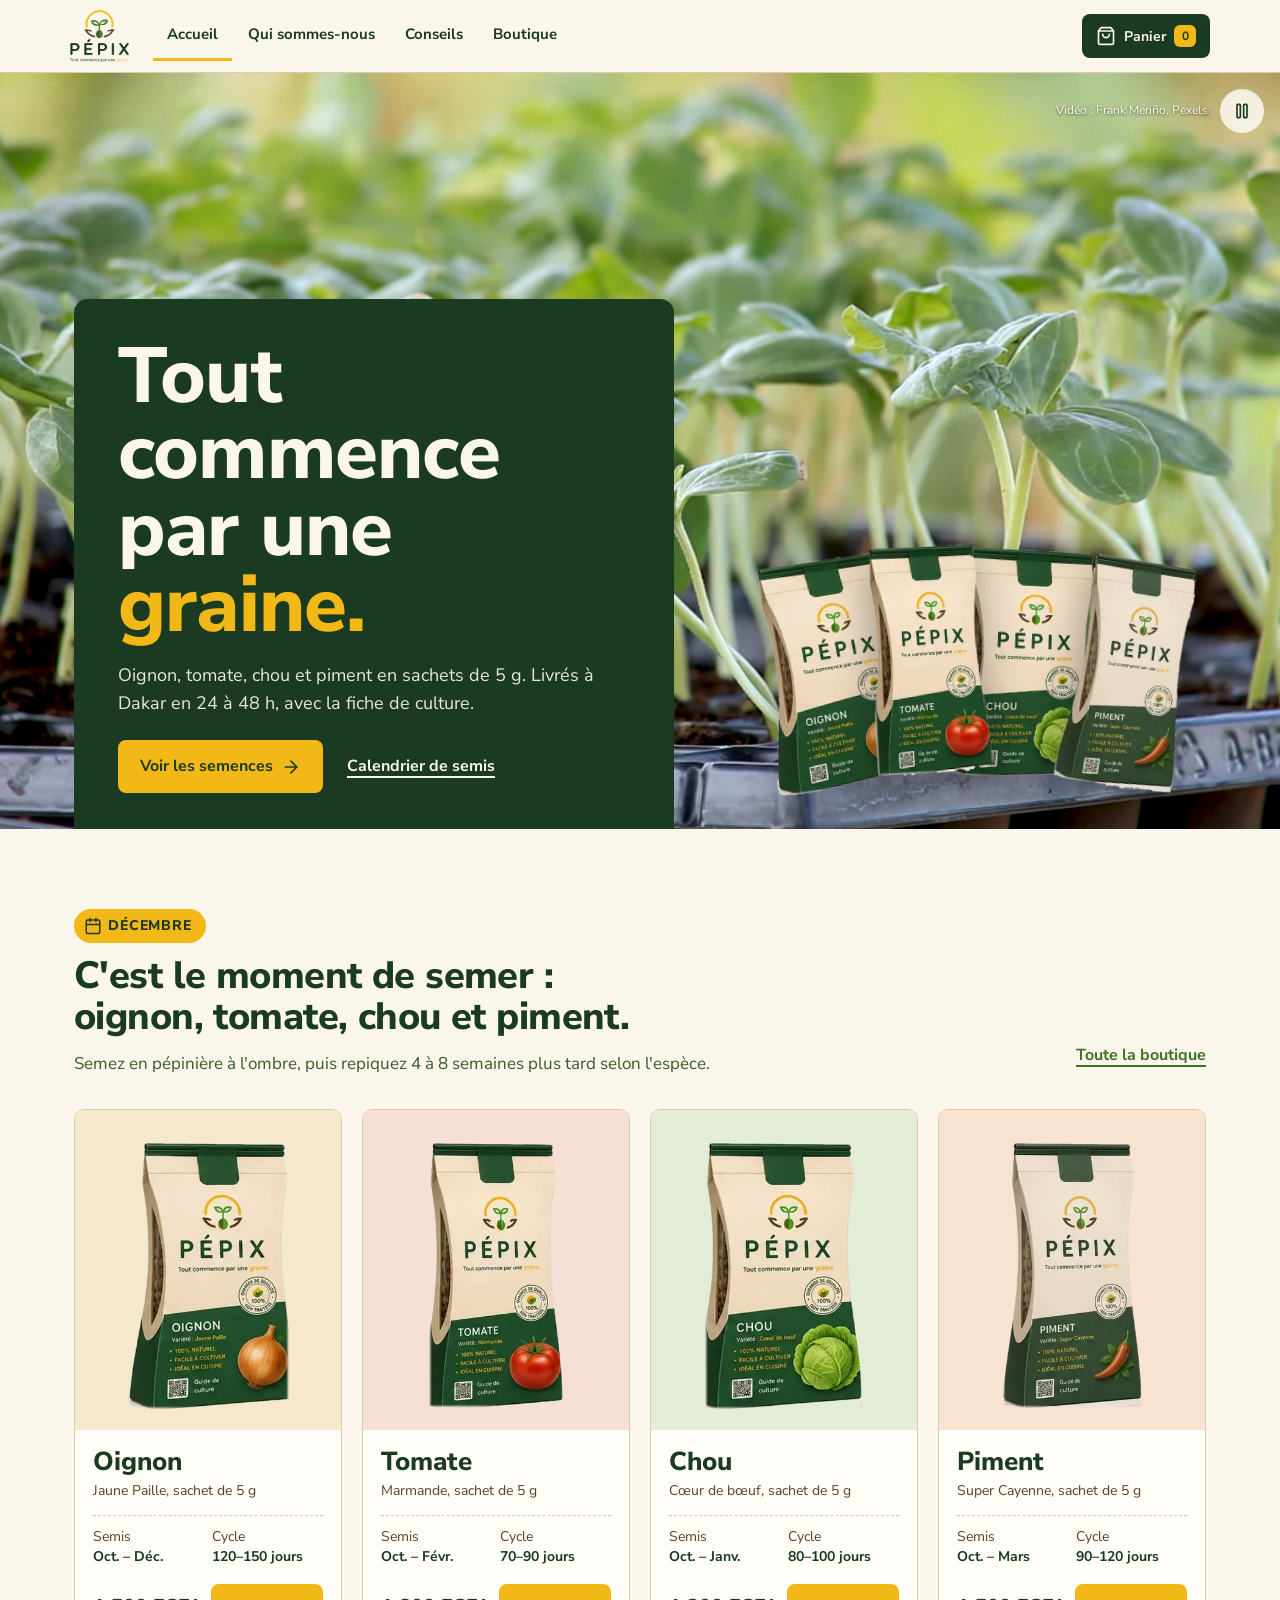
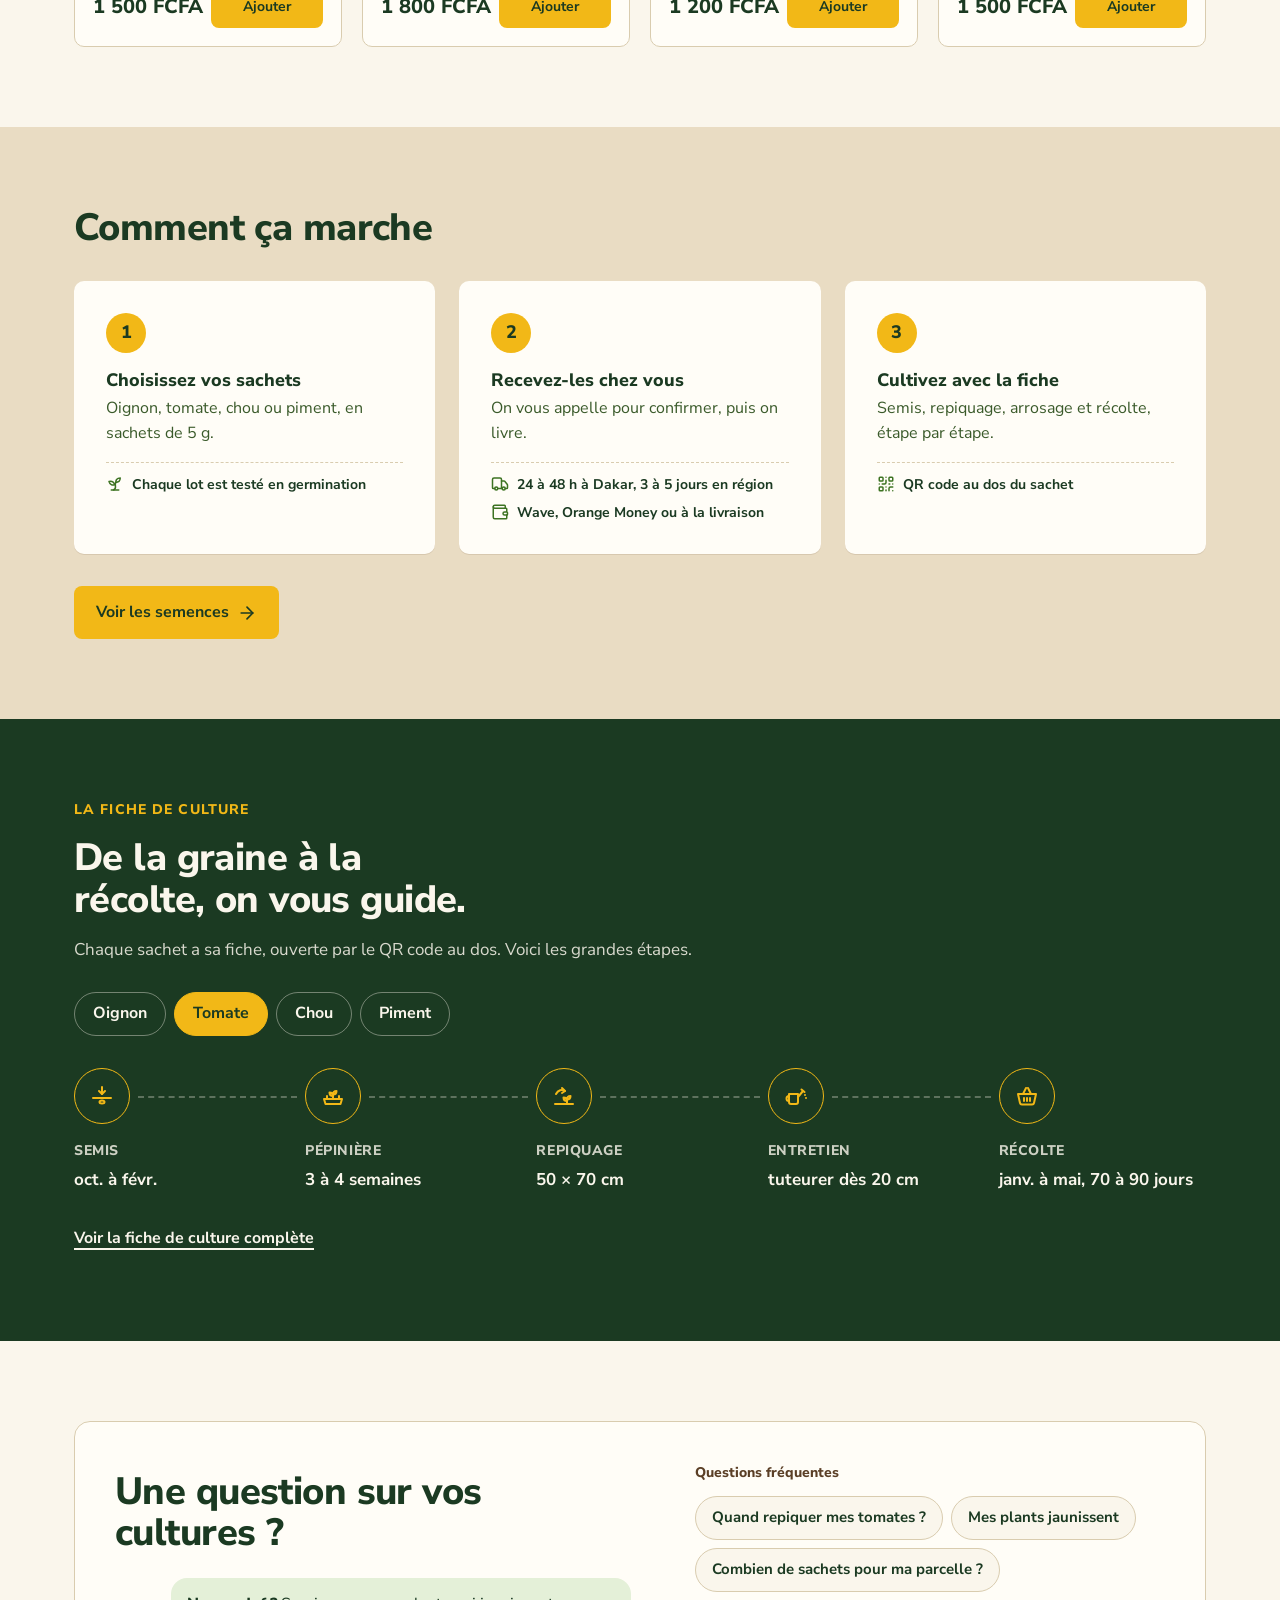
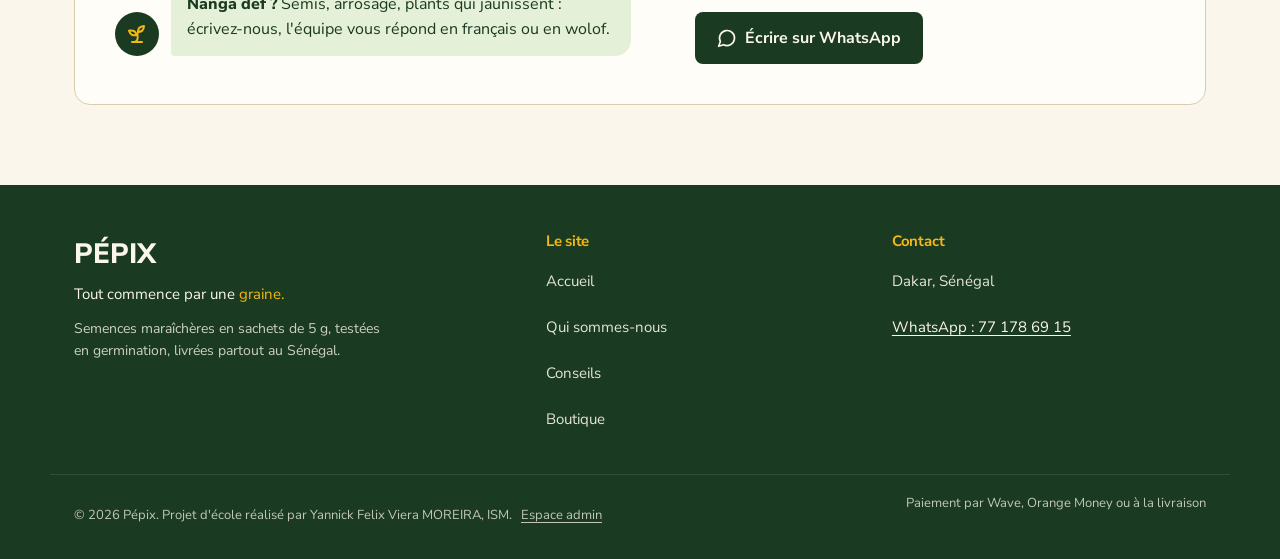
==== commit a4ca3ff3: "feat: frise de culture, bloc WhatsApp chaleureux, apparitions au défilement - Frise : les 5 étapes d" ====
--- a/index.html
+++ b/index.html
@@ -72,7 +72,7 @@
 
     <!-- Ce mois-ci : l'almanach (texte calculé par js/main.js) mène directement aux sachets -->
     <section class="conteneur section mois" aria-labelledby="almanach-titre">
-      <div class="mois-tete">
+      <div class="mois-tete" data-apparition>
         <div class="mois-texte">
           <p class="mois-pastille"><svg class="icone" viewBox="0 0 24 24" aria-hidden="true" focusable="false"><rect width="18" height="18" x="3" y="4" rx="2"/><path d="M16 2v4"/><path d="M8 2v4"/><path d="M3 10h18"/></svg><span id="almanach-mois">Octobre</span></p>
           <h2 id="almanach-titre">Lancez vos pépinières de saison sèche.</h2>
@@ -80,14 +80,14 @@
         </div>
         <a class="lien" href="boutique.html">Toute la boutique</a>
       </div>
-      <div class="produits defile-mobile" id="produits-accueil"></div>
+      <div class="produits defile-mobile" id="produits-accueil" data-apparition></div>
     </section>
 
     <!-- Comment ça marche : chaque étape porte ses garanties (faits déjà écrits ailleurs, aucun avis ni chiffre inventé) -->
     <section class="comment" aria-labelledby="t-comment">
       <div class="conteneur">
         <h2 id="t-comment">Comment ça marche</h2>
-        <ol class="etapes-achat">
+        <ol class="etapes-achat" data-apparition>
           <li>
             <span class="etape-num" aria-hidden="true">1</span>
             <div>
@@ -124,28 +124,36 @@
       </div>
     </section>
 
-    <!-- Moment fort : photo pleine largeur -->
-    <section class="bandeau" aria-labelledby="t-bandeau">
-      <picture>
-        <source media="(max-width: 700px)" srcset="img/bandeau-mobile.webp">
-        <img src="img/bandeau-1920.webp" srcset="img/bandeau-900.webp 900w, img/bandeau-1920.webp 1920w" sizes="100vw"
-             width="1920" height="840" loading="lazy" alt="Une graine qui germe dans le terreau">
-      </picture>
-      <div class="conteneur bandeau-texte">
-        <p class="bandeau-sur">Avant l'ensachage</p>
-        <h2 id="t-bandeau" data-reglage="bandeauTitre">Chaque lot est mis à germer avant d'être ensaché.</h2>
-        <p data-reglage="bandeauTexte">Au dos du sachet, un QR code ouvre la fiche de culture de la variété.</p>
+    <!-- Frise de culture : les 5 étapes d'un légume au choix (générées par js/main.js depuis PRODUITS) -->
+    <section class="frise" aria-labelledby="t-frise">
+      <div class="conteneur" data-apparition>
+        <p class="frise-sur">La fiche de culture</p>
+        <h2 id="t-frise" data-reglage="friseTitre">De la graine à la récolte, on vous guide.</h2>
+        <p class="frise-intro" data-reglage="friseTexte">Chaque sachet a sa fiche, ouverte par le QR code au dos. Voici les grandes étapes.</p>
+        <div id="frise"></div>
       </div>
-      <small class="bandeau-credit">Photo : Nikolett Emmert, Pexels</small>
     </section>
 
-    <!-- Une question : la colonne « Commander » est reprise par « Comment ça marche » -->
-    <section class="conteneur question" aria-labelledby="t-question">
-      <div>
-        <h2 id="t-question">Une question sur vos cultures ?</h2>
-        <p>L'équipe répond sur WhatsApp, en français et en wolof.</p>
+    <!-- Une question : bulle de message et sujets fréquents, chaque sujet ouvre WhatsApp avec le message prérempli -->
+    <section class="conteneur question" aria-labelledby="t-question" data-apparition>
+      <div class="question-carte">
+        <div class="question-texte">
+          <h2 id="t-question">Une question sur vos cultures&nbsp;?</h2>
+          <div class="bulle">
+            <span class="bulle-avatar" aria-hidden="true"><svg class="icone" viewBox="0 0 24 24" aria-hidden="true" focusable="false"><path d="M7 20h10"/><path d="M10 20c5.5-2.5.8-6.4 3-10"/><path d="M9.5 9.4c1.1.8 1.8 2.2 2.3 3.7-2 .4-3.5.4-4.8-.3-1.2-.6-2.3-1.9-3-4.2 2.8-.5 4.4 0 5.5.8z"/><path d="M14.1 6a7 7 0 0 0-1.1 4c1.9-.1 3.3-.6 4.3-1.4 1-1 1.6-2.3 1.7-4.6-2.7.1-4 1-4.9 2z"/></svg></span>
+            <p><span lang="wo">Nanga def&nbsp;?</span> Semis, arrosage, plants qui jaunissent : écrivez-nous, l'équipe vous répond en français ou en wolof.</p>
+          </div>
+        </div>
+        <div class="question-actions">
+          <p class="question-sous" id="t-sujets">Questions fréquentes</p>
+          <ul class="question-sujets" aria-labelledby="t-sujets">
+            <li><a href="https://wa.me/221771786915?text=Bonjour%20P%C3%A9pix%2C%20quand%20dois-je%20repiquer%20mes%20tomates%20%3F" data-wa="Bonjour Pépix, quand dois-je repiquer mes tomates ?" target="_blank" rel="noopener">Quand repiquer mes tomates&nbsp;?</a></li>
+            <li><a href="https://wa.me/221771786915?text=Bonjour%20P%C3%A9pix%2C%20mes%20plants%20jaunissent%2C%20que%20faire%20%3F" data-wa="Bonjour Pépix, mes plants jaunissent, que faire ?" target="_blank" rel="noopener">Mes plants jaunissent</a></li>
+            <li><a href="https://wa.me/221771786915?text=Bonjour%20P%C3%A9pix%2C%20combien%20de%20sachets%20me%20faut-il%20pour%20ma%20parcelle%20%3F" data-wa="Bonjour Pépix, combien de sachets me faut-il pour ma parcelle ?" target="_blank" rel="noopener">Combien de sachets pour ma parcelle&nbsp;?</a></li>
+          </ul>
+          <a class="btn btn-sombre" href="https://wa.me/221771786915?text=Bonjour%20P%C3%A9pix%2C%20j%27ai%20une%20question%20sur%20mes%20cultures." data-wa target="_blank" rel="noopener"><svg class="icone" viewBox="0 0 24 24" aria-hidden="true" focusable="false"><path d="M7.9 20A9 9 0 1 0 4 16.1L2 22Z"/></svg>Écrire sur WhatsApp</a>
+        </div>
       </div>
-      <a class="btn btn-sombre" href="https://wa.me/221771786915?text=Bonjour%20P%C3%A9pix%2C%20j%27ai%20une%20question%20sur%20mes%20cultures." data-wa target="_blank" rel="noopener">Écrire sur WhatsApp</a>
     </section>
   </main>
 
--- a/css/style.css
+++ b/css/style.css
@@ -346,10 +346,32 @@
 .etape-preuves .icone { flex: none; width: 18px; height: 18px; color: var(--vert); }
 
 /* ---------- Accueil : une question sur vos cultures ---------- */
-.question { padding-block: var(--section); display: flex; flex-direction: column; align-items: flex-start; gap: var(--e-4); }
-.question > div { display: flex; flex-direction: column; gap: var(--e-3); }
+.question { padding-block: var(--section); }
+.question-carte {
+  background: var(--blanc); border: 1px solid var(--filet); border-radius: 16px;
+  padding: clamp(20px, 4vw, 40px); display: grid; gap: var(--e-6);
+}
 .question h2 { font-size: var(--t-h2); line-height: 1.1; }
-.question p { font-size: 16px; line-height: 1.65; color: var(--texte-doux); max-width: 34em; }
+.question-texte { display: flex; flex-direction: column; gap: var(--e-5); }
+/* Bulle façon message reçu : l'équipe parle la première */
+.bulle { display: flex; align-items: flex-end; gap: var(--e-3); }
+.bulle-avatar { flex: none; width: 44px; height: 44px; border-radius: 50%; background: var(--vert-fonce); color: var(--jaune); display: flex; align-items: center; justify-content: center; }
+.bulle-avatar .icone { width: 24px; height: 24px; }
+.bulle p {
+  background: #E4F0D8; color: var(--vert-fonce); padding: 14px 16px; border-radius: 16px 16px 16px 4px;
+  font-size: 16px; line-height: 1.55; max-width: 32em;
+}
+.bulle [lang="wo"] { font-weight: 800; }
+.question-actions { display: flex; flex-direction: column; align-items: flex-start; gap: var(--e-3); }
+.question-sous { font-size: var(--t-label); font-weight: 800; color: var(--terre); }
+.question-sujets { list-style: none; margin: 0; padding: 0; display: flex; flex-wrap: wrap; gap: var(--e-2); }
+.question-sujets a {
+  display: inline-flex; align-items: center; min-height: 44px; padding: 8px 16px; border-radius: 999px;
+  border: 1.5px solid var(--filet); background: var(--papier); color: var(--vert-fonce); font-weight: 700; font-size: 15px;
+  transition: border-color var(--rapide), background-color var(--rapide);
+}
+.question-sujets a:hover { border-color: var(--vert); background: var(--blanc); }
+.question-actions .btn { margin-top: var(--e-2); }
 
 /* ---------- Pages intérieures ---------- */
 .grille-2 { display: grid; grid-template-columns: repeat(auto-fit, minmax(min(100%, 420px), 1fr)); gap: 48px; align-items: center; }
@@ -661,19 +683,6 @@
 @media (max-width: 760px) { .porteur { grid-template-columns: 1fr; } }
 
 /* Bandeau photo pleine largeur (accueil) */
-.bandeau { position: relative; display: flex; align-items: center; min-height: clamp(420px, 44vw, 640px); background: #2A1D12; color: #fff; overflow: hidden; }
-.bandeau picture, .bandeau img { position: absolute; inset: 0; width: 100%; height: 100%; object-fit: cover; }
-.bandeau::after { content: ""; position: absolute; inset: 0; background: linear-gradient(90deg, rgba(20,14,8,.88) 0%, rgba(20,14,8,.6) 38%, rgba(20,14,8,0) 62%); }
-.bandeau-texte { position: relative; z-index: 1; width: 100%; padding-top: 72px; padding-bottom: 72px; display: flex; flex-direction: column; gap: 14px; }
-.bandeau h2 { color: #fff; font-size: clamp(32px, 4.6vw, 60px); line-height: 1.02; max-width: 640px; }
-.bandeau-texte p { margin: 0; max-width: 440px; font-size: 18px; line-height: 1.55; color: rgba(255,255,255,.9); }
-.bandeau-texte .bandeau-sur { font-size: 14px; font-weight: 800; letter-spacing: .08em; text-transform: uppercase; color: var(--jaune); }
-.bandeau-credit { position: absolute; right: 16px; bottom: 12px; z-index: 1; font-size: 12px; color: rgba(255,255,255,.8); }
-@media (max-width: 700px) {
-  .bandeau { align-items: flex-end; min-height: min(125vw, 620px); }
-  .bandeau::after { background: linear-gradient(0deg, rgba(20,14,8,.92) 0%, rgba(20,14,8,.65) 45%, rgba(20,14,8,0) 75%); }
-  .bandeau-texte { padding-bottom: 48px; }
-}
 
 /* ---------- Mobile : lisibilité et cibles tactiles ---------- */
 .lien, .lien-clair { display: inline-block; padding-block: 10px; }
@@ -739,22 +748,17 @@
 .produits { grid-template-columns: repeat(2, minmax(0, 1fr)); }
 @media (min-width: 960px) {
   .produits { grid-template-columns: repeat(4, minmax(0, 1fr)); }
-  /* Accueil : étapes sur 3 colonnes, question sur une ligne (texte à gauche, bouton à droite) */
+  /* Accueil : étapes sur 3 colonnes, carte question sur deux colonnes */
   .etapes-achat { grid-template-columns: repeat(3, minmax(0, 1fr)); gap: var(--e-5); }
   .etapes-achat > li { grid-template-columns: 1fr; align-content: start; padding: var(--e-6); }
   .etapes-achat strong { padding-top: 0; }
-  .question { flex-direction: row; justify-content: space-between; align-items: center; gap: var(--e-7); }
+  .question-carte { grid-template-columns: minmax(0, 1.1fr) minmax(0, 1fr); align-items: center; gap: var(--e-8); }
   .introuvable .illu-graine { width: 128px; height: 128px; }
 }
 /* Tablette : crédit et bouton pause en haut, loin de l'étiquette */
 @media (min-width: 721px) and (max-width: 1100px) {
   .video-bouton { top: 16px; bottom: auto; right: 16px; }
   .video-credit { top: 28px; bottom: auto; right: 72px; }
-}
-/* Tablette : le titre du bandeau photo ne passe pas sur la graine */
-@media (min-width: 701px) and (max-width: 1100px) {
-  .bandeau h2 { max-width: 56vw; }
-  .bandeau-texte p { max-width: 48vw; }
 }
 
 /* ---------- Photos sans déformation sur tous les écrans ---------- */
@@ -850,3 +854,58 @@
   /* Bouton sous le prix, pleine largeur : il dépasse déjà sur la carte suivante, on l'atteint sans glisser */
   .defile-mobile .carte-pied .btn { flex-basis: 100%; }
 }
+
+/* ---------- Accueil : frise de culture ---------- */
+.frise { background: var(--vert-fonce); color: var(--papier); }
+.frise .conteneur { padding-block: var(--section); display: flex; flex-direction: column; gap: var(--e-4); }
+.frise-sur { font-size: var(--t-label); font-weight: 800; letter-spacing: .08em; text-transform: uppercase; color: var(--jaune); }
+.frise h2 { color: var(--papier); font-size: var(--t-h2); line-height: 1.1; max-width: 18em; text-wrap: balance; }
+.frise-intro { font-size: 17px; line-height: 1.6; color: rgba(250, 246, 236, .85); max-width: 38em; }
+#frise { display: flex; flex-direction: column; gap: var(--e-6); margin-top: var(--e-3); }
+.frise-choix { display: flex; flex-wrap: wrap; gap: var(--e-2); }
+.frise-onglet {
+  min-height: 44px; padding: 8px 18px; border-radius: 999px; cursor: pointer;
+  border: 1.5px solid rgba(250, 246, 236, .4); background: transparent; color: var(--papier); font: inherit; font-weight: 700;
+  transition: border-color var(--rapide), background-color var(--rapide);
+}
+.frise-onglet:hover { border-color: var(--papier); }
+.frise-onglet[aria-pressed="true"] { background: var(--jaune); border-color: var(--jaune); color: var(--vert-fonce); }
+/* Petit écran : les quatre légumes sur une ligne */
+@media (max-width: 520px) {
+  .frise-choix { display: grid; grid-template-columns: repeat(4, minmax(0, 1fr)); }
+  .frise-onglet { padding: 8px 4px; }
+}
+.frise-contenu { display: flex; flex-direction: column; align-items: flex-start; gap: var(--e-5); }
+/* Mobile : liste verticale reliée par un pointillé ; grand écran : 5 colonnes reliées à l'horizontale */
+.frise-etapes { list-style: none; margin: 0; padding: 0; width: 100%; display: grid; gap: var(--e-4); }
+.frise-etapes li {
+  position: relative; display: grid; grid-template-columns: 48px minmax(0, 1fr); column-gap: var(--e-4); row-gap: 2px; align-content: center;
+  animation: apparition 450ms var(--courbe) both; animation-delay: calc(var(--i, 0) * 60ms);
+}
+.frise-picto {
+  grid-row: span 2; position: relative; z-index: 1; width: 48px; height: 48px; border-radius: 50%;
+  display: flex; align-items: center; justify-content: center;
+  background: var(--vert-fonce); border: 1.5px solid var(--jaune); color: var(--jaune);
+}
+.frise-picto .icone { width: 24px; height: 24px; }
+.frise-nom { font-size: var(--t-label); font-weight: 800; letter-spacing: .04em; text-transform: uppercase; color: rgba(250, 246, 236, .8); align-self: end; }
+.frise-etapes b { font-size: 17px; line-height: 1.35; color: var(--papier); }
+.frise-etapes li:not(:last-child)::after {
+  content: ""; position: absolute; left: 23px; top: 48px; bottom: calc(-1 * var(--e-4)); border-left: 2px dashed rgba(250, 246, 236, .3);
+}
+@media (min-width: 900px) {
+  .frise-etapes { grid-template-columns: repeat(5, minmax(0, 1fr)); gap: var(--e-5); }
+  .frise-etapes li { grid-template-columns: 1fr; row-gap: var(--e-2); align-content: start; }
+  .frise-picto { grid-row: auto; width: 56px; height: 56px; margin-bottom: var(--e-2); }
+  .frise-etapes li:not(:last-child)::after { left: 64px; right: calc(-1 * var(--e-5) + 8px); top: 28px; bottom: auto; border-left: 0; border-top: 2px dashed rgba(250, 246, 236, .3); }
+}
+
+/* ---------- Accueil : carte question, mobile ---------- */
+@media (max-width: 720px) {
+  .question-actions .btn { width: 100%; min-height: 52px; }
+}
+
+/* ---------- Apparition au défilement (posée par js/main.js, jamais si les animations sont réduites) ---------- */
+.apparait:not(.vu) { opacity: 0; }
+.apparait.vu { animation: apparition 600ms var(--courbe) both; animation-delay: var(--delai, 0ms); }
+@keyframes apparition { from { opacity: 0; translate: 0 18px; } }
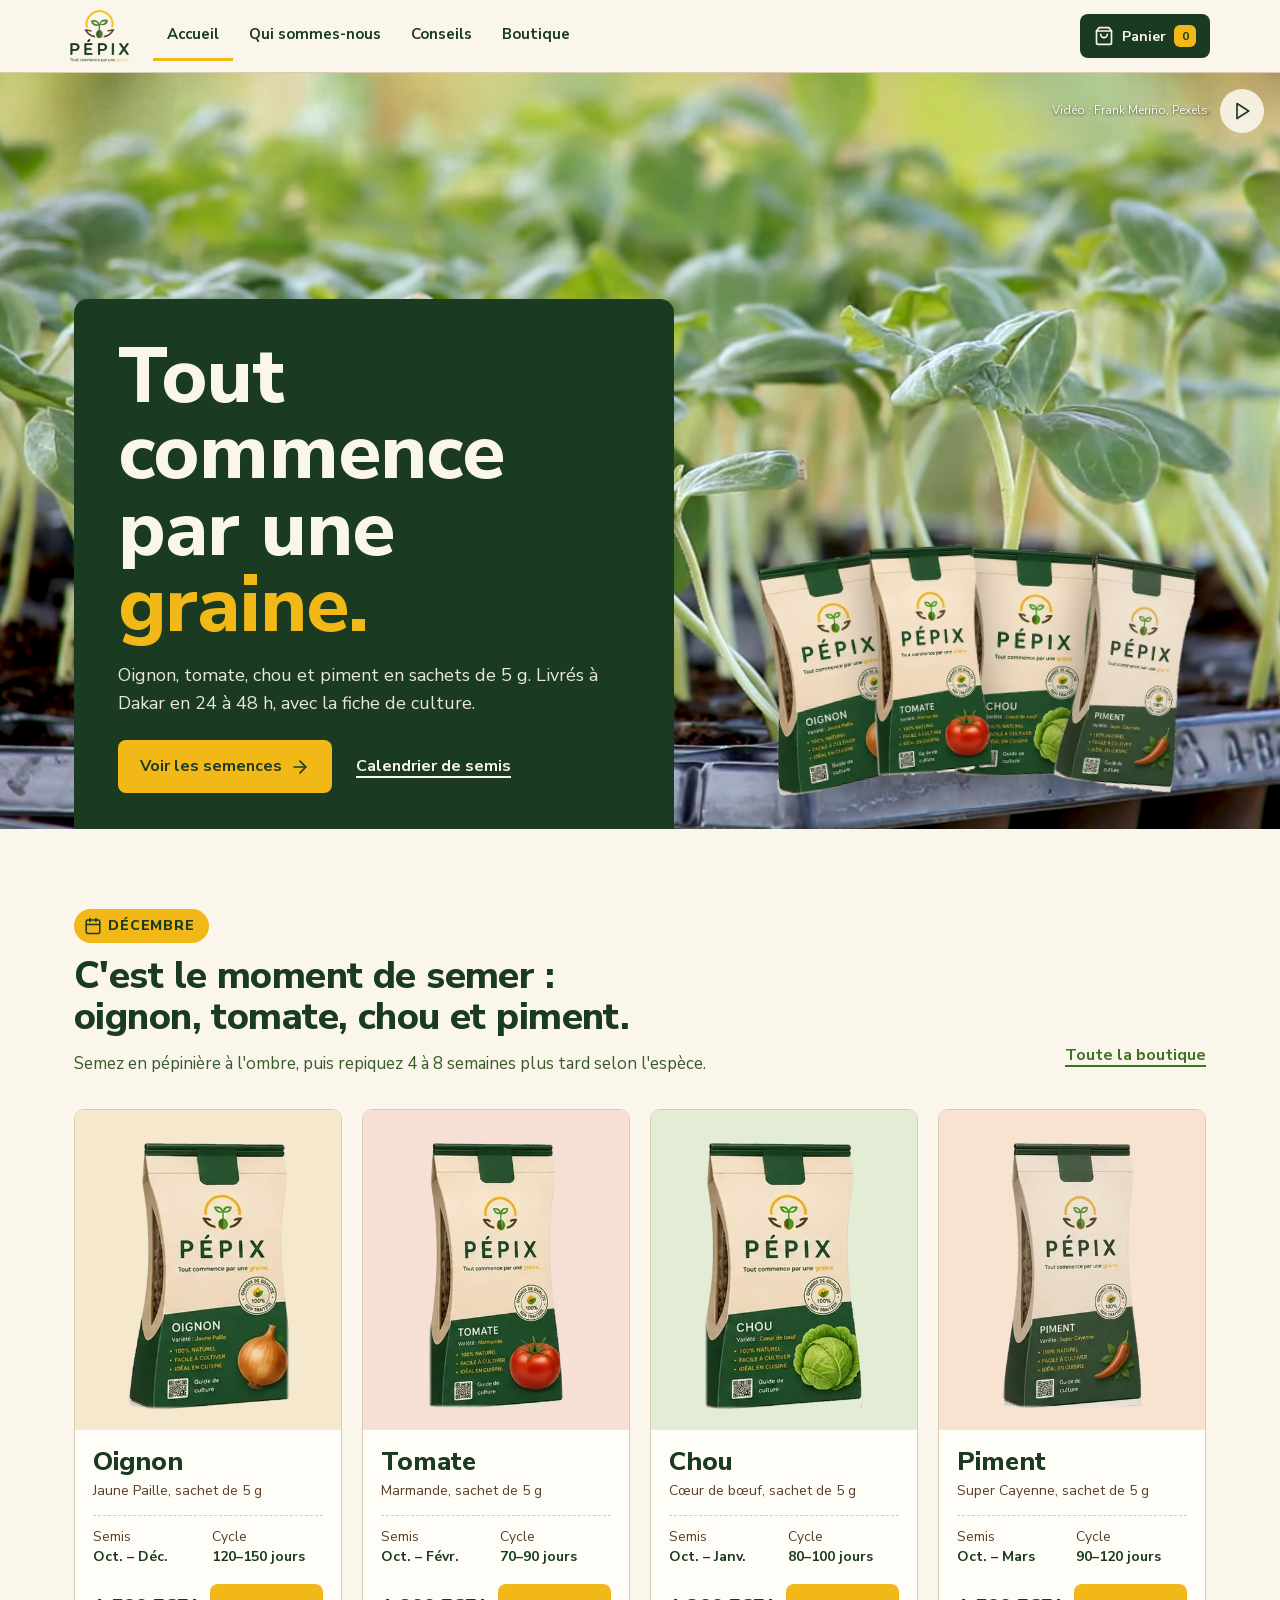
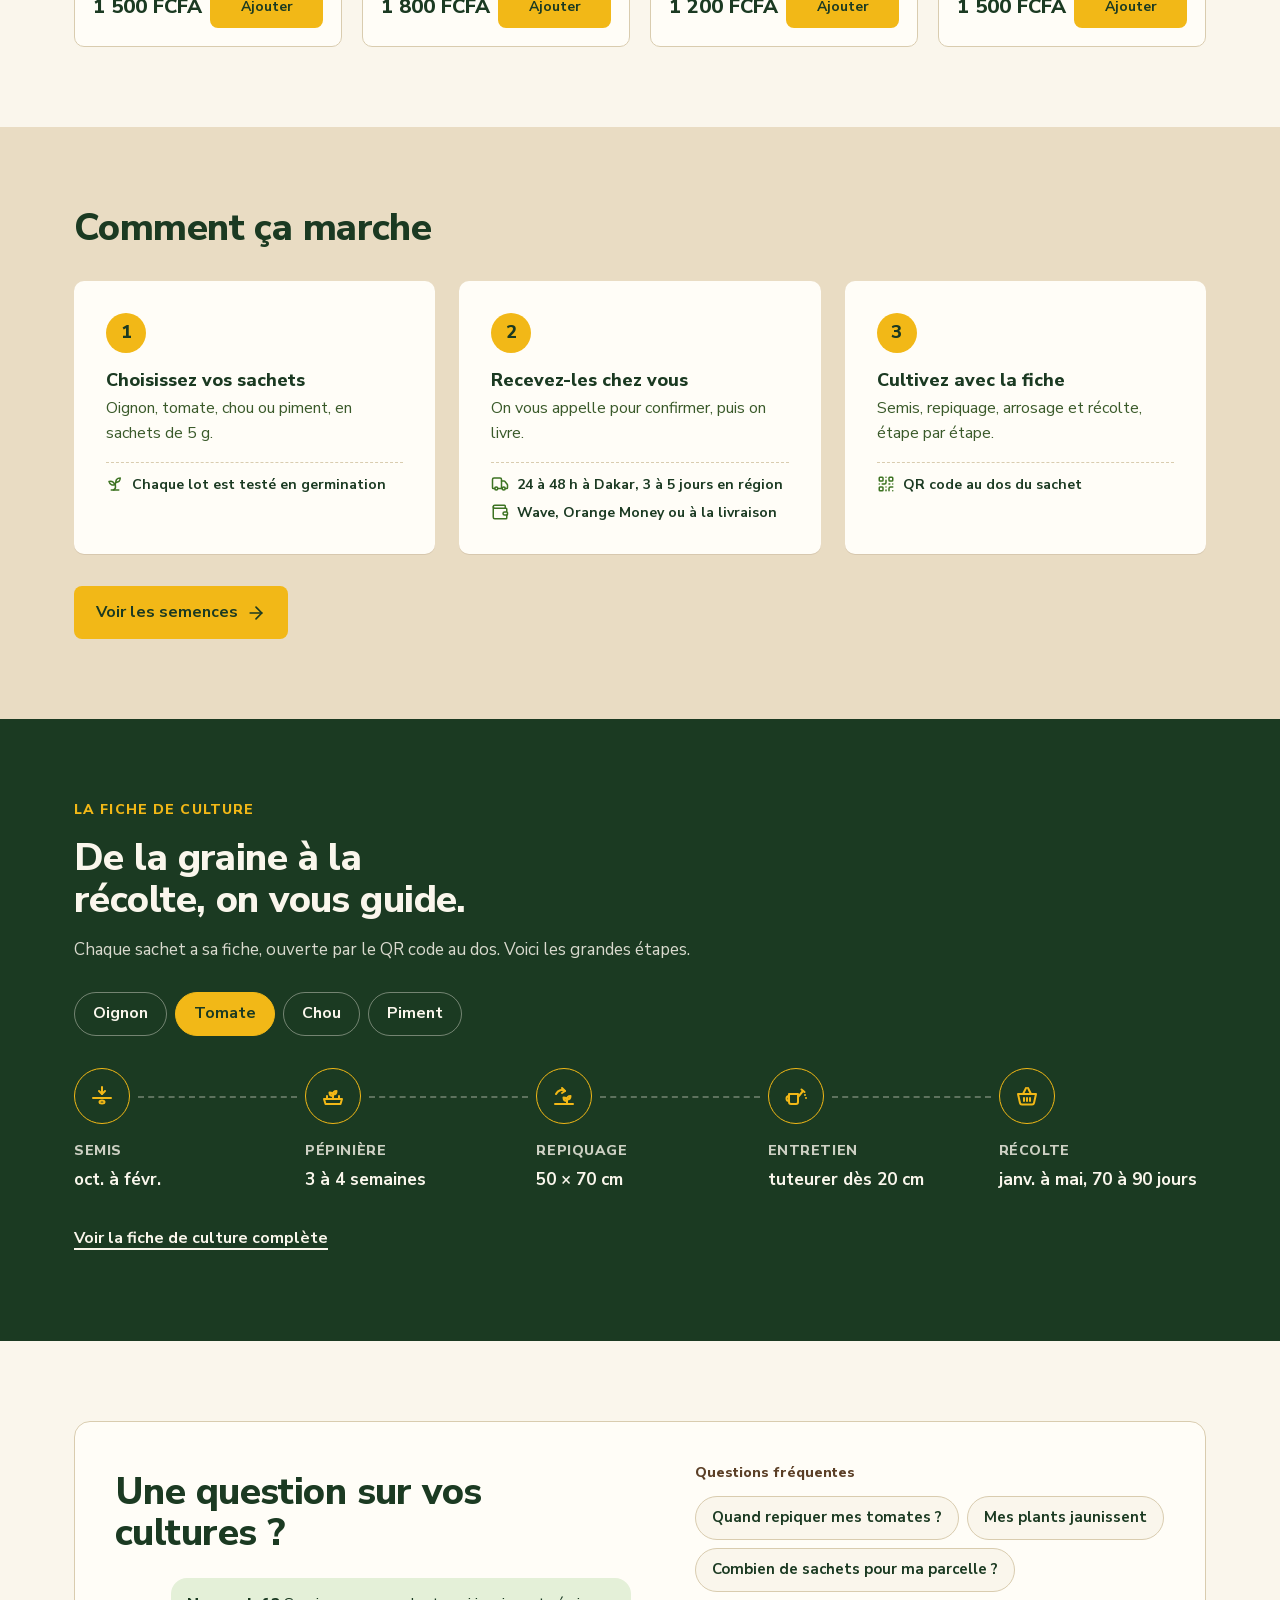
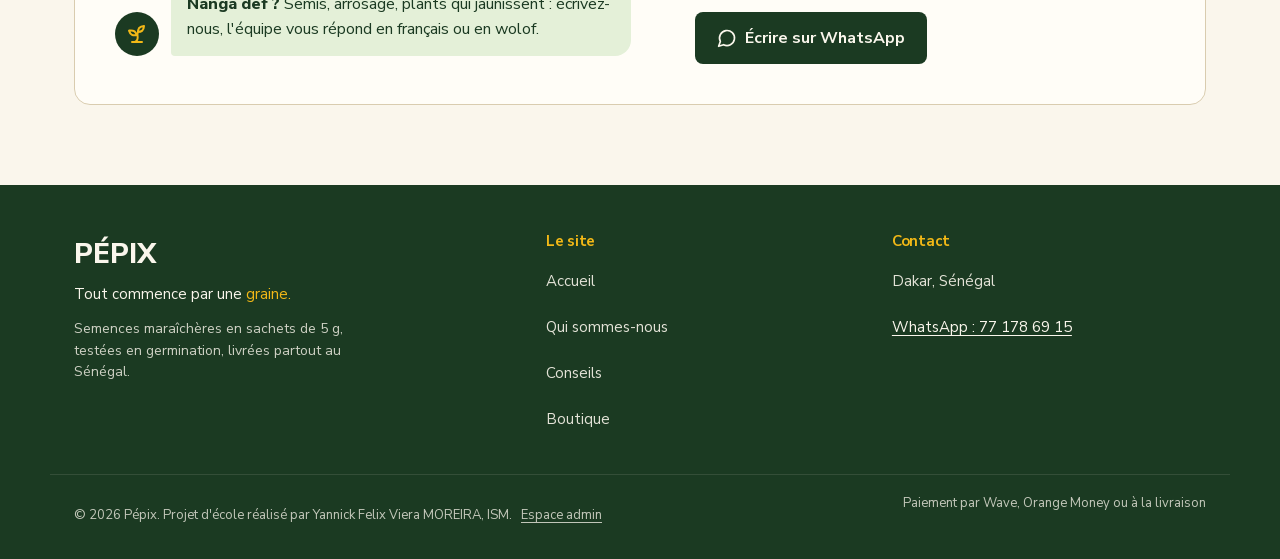
==== commit cce11c49: "perf: police hébergée sur le site, 404 avec raccourcis vers les fiches - Nunito Sans (OFL) servie de" ====
--- a/index.html
+++ b/index.html
@@ -17,9 +17,8 @@
   <meta name="twitter:card" content="summary_large_image">
   <meta property="og:url" content="https://pepix.pages.dev/">
   <link rel="icon" href="img/favicon-64.png" type="image/png">
-  <link rel="preconnect" href="https://fonts.googleapis.com">
-  <link rel="preconnect" href="https://fonts.gstatic.com" crossorigin>
-  <link href="https://fonts.googleapis.com/css2?family=Nunito+Sans:wght@400;600;700;800&display=swap" rel="stylesheet">
+  <!-- Police hébergée sur le site et préchargée : elle arrive avec la page (pas de saut au changement de police) -->
+  <link rel="preload" href="fonts/nunito-sans-latin.woff2" as="font" type="font/woff2" crossorigin>
   <link rel="stylesheet" href="css/style.css">
   <script src="js/donnees.js" defer></script>
   <script src="js/main.js" defer></script>
--- a/css/style.css
+++ b/css/style.css
@@ -6,6 +6,17 @@
    Couleurs et polices du sachet, angles francs, filets plutôt
    qu'ombres, et de vraies informations à la place des décorations.
    ========================================================== */
+
+/* ---------- Police : Nunito Sans (licence OFL), hébergée sur le site ----------
+   Fichier variable, graisses 200 à 1000, jeu de caractères latin (celui que Google Fonts sert pour le français). */
+@font-face {
+  font-family: 'Nunito Sans';
+  font-style: normal;
+  font-weight: 200 1000;
+  font-display: swap;
+  src: url(../fonts/nunito-sans-latin.woff2) format('woff2');
+  unicode-range: U+0000-00FF, U+0131, U+0152-0153, U+02BB-02BC, U+02C6, U+02DA, U+02DC, U+0304, U+0308, U+0329, U+2000-206F, U+20AC, U+2122, U+2191, U+2193, U+2212, U+2215, U+FEFF, U+FFFD;
+}
 
 /* ---------- Couleurs, polices, rythme ---------- */
 :root {
@@ -406,6 +417,8 @@
 .contacts dt { font-size: 14px; color: var(--terre); }
 .contacts dd { margin: 2px 0 0; font-size: 18px; font-weight: 700; }
 .contacts dd a { text-decoration: underline; text-underline-offset: 4px; }
+.contacts-actions { display: flex; flex-wrap: wrap; gap: var(--e-3); margin-top: var(--e-3); }
+@media (max-width: 520px) { .contacts-actions .btn { width: 100%; min-height: 52px; } }
 
 /* Conseils : calendrier */
 .section-cal { padding-block: 0 var(--e-5); }
@@ -428,25 +441,30 @@
 .ligne-cal .actuel::before { content: ""; position: absolute; inset: -5px -2px; z-index: -1; background: var(--surligne); }
 .ligne-cal .mois.actuel { background: var(--vert-fonce); color: var(--papier); }
 .ligne-cal strong { font-size: 15px; }
+.lien-cal { color: inherit; text-decoration: underline dotted var(--vert); text-underline-offset: 4px; display: inline-flex; align-items: center; min-height: 32px; }
+.lien-cal:hover { color: var(--vert); }
 .case { position: relative; height: 28px; border-radius: 4px; background: #EFE7D3; display: flex; align-items: center; justify-content: center; font-size: 12px; font-weight: 700; }
 .case.s { background: var(--vert); color: #fff; }
 .case.r { background: var(--jaune); }
 .case.sr { background: linear-gradient(90deg, var(--vert) 50%, var(--jaune) 50%); }
 .case.actuel { outline: 2px solid var(--vert-fonce); outline-offset: 1px; }
 
-.bases { display: grid; grid-template-columns: repeat(auto-fit, minmax(min(100%, 260px), 1fr)); gap: var(--e-6); padding-block: var(--e-6) var(--e-4); }
-.base { border-top: 3px solid var(--vert-fonce); padding-top: 16px; display: flex; flex-direction: column; gap: 8px; }
-.base h2 { font-size: var(--t-h3); }
-.par-culture { padding-top: var(--e-7); }
+.bases-section { padding-top: var(--section); display: flex; flex-direction: column; gap: var(--e-5); }
+.bases-section > h2 { font-size: var(--t-h2); line-height: 1.1; }
+.bases { display: grid; grid-template-columns: repeat(auto-fit, minmax(min(100%, 260px), 1fr)); gap: var(--e-4); }
+.base { background: var(--kraft); border-radius: var(--r-carte); padding: var(--e-5); display: flex; flex-direction: column; gap: var(--e-2); }
+.base-picto { width: 48px; height: 48px; border-radius: 50%; background: var(--blanc); color: var(--vert); display: flex; align-items: center; justify-content: center; margin-bottom: var(--e-1); }
+.base-picto .icone { width: 26px; height: 26px; }
+.base h3 { font-size: 20px; }
+.par-culture { padding-top: var(--section); }
 .par-culture h2 { font-size: var(--t-h2); line-height: 1.1; }
 .base p { font-size: 15px; line-height: 1.6; color: var(--texte-doux); }
 
-.fiches { display: grid; grid-template-columns: repeat(auto-fit, minmax(min(100%, 500px), 1fr)); gap: 20px; padding-top: var(--e-5); align-items: start; }
-.fiche { background: var(--blanc); border: 1px solid var(--filet); border-radius: var(--r-carte); padding: 26px; display: flex; flex-direction: column; gap: 18px; scroll-margin-top: 110px; }
-.fiche:target { border-color: var(--vert-fonce); box-shadow: inset 0 0 0 1px var(--vert-fonce); }
-.fiche-haut > div { display: flex; align-items: center; gap: 14px; }
-.fiche-vignette { width: 56px; height: 64px; border-radius: var(--r-petit); flex-shrink: 0; }
-.fiche h2 { font-size: var(--t-h3); }
+.fiches { display: flex; flex-direction: column; gap: var(--e-5); padding-top: var(--e-5); }
+.fiche { background: var(--blanc); border: 1px solid var(--filet); border-radius: var(--r-carte); padding: 26px; display: flex; flex-direction: column; gap: 18px; scroll-margin-top: 170px; }  /* en-tête + choix de la culture, collants */
+.fiche-haut { display: flex; align-items: center; gap: var(--e-4); }
+.fiche-vignette { width: 72px; height: 84px; border-radius: var(--r-petit); flex-shrink: 0; }
+.fiche h3 { font-size: clamp(26px, 3.4vw, 34px); }
 .variete-fiche { font-size: 14px; color: var(--terre); display: block; }
 .reperes { display: grid; grid-template-columns: repeat(auto-fit, minmax(130px, 1fr)); gap: 10px; }
 .repere { background: var(--papier); border-radius: var(--r-petit); padding: 12px 14px; display: flex; flex-direction: column; gap: 2px; }
@@ -460,7 +478,7 @@
 /* « Pour quelle surface ? » : fiche produit et fiches de culture */
 .surface { background: var(--papier); border-radius: var(--r-petit); padding: 14px; display: flex; flex-direction: column; gap: var(--e-2); }
 .surface-haut { display: flex; justify-content: space-between; align-items: center; gap: var(--e-3); flex-wrap: wrap; }
-.surface h3 { font-size: 16px; font-weight: 800; }
+.surface :is(h3, h4) { font-size: 16px; font-weight: 800; }
 .indicatif { border: 1px solid var(--terre); color: var(--terre); border-radius: 4px; padding: 0 6px; font-size: var(--t-label); font-weight: 700; }
 .surface dl { margin: 0; display: grid; grid-template-columns: 1fr 1fr; gap: var(--e-3); }
 .surface dt { font-size: var(--t-label); color: var(--terre); }
@@ -509,7 +527,12 @@
 /* Boutique */
 .boutique-intro { padding-block: var(--e-7) var(--e-5); display: flex; flex-direction: column; gap: 14px; }
 .note { font-size: 17px; line-height: 1.6; color: var(--texte-doux); max-width: 40em; }
-.paiements { margin-top: 24px; font-size: 15px; color: var(--texte-doux); }
+.atouts { list-style: none; margin: var(--e-2) 0 0; padding: 0; display: flex; flex-wrap: wrap; gap: var(--e-2); }
+.atouts li {
+  display: inline-flex; align-items: center; gap: var(--e-2); padding: 8px 14px; border-radius: 999px;
+  background: var(--blanc); border: 1px solid var(--filet); font-size: var(--t-petit); font-weight: 700; line-height: 1.35; color: var(--vert-fonce);
+}
+.atouts .icone { flex: none; width: 18px; height: 18px; color: var(--vert); }
 /* Bandeau de saison (calculé depuis le calendrier) */
 .saison {
   display: flex; align-items: flex-start; gap: 10px; margin-bottom: var(--e-5);
@@ -671,15 +694,25 @@
 
 /* Photo de la page Qui sommes-nous */
 
-.sachet-contenu { padding-block: 0 var(--section); display: grid; grid-template-columns: minmax(0, 1fr) minmax(0, 2fr); gap: 24px 48px; align-items: start; }
-.sachet-contenu h2 { font-size: var(--t-h2); line-height: 1.1; }
+.sachet-contenu { padding-block: 0 var(--section); display: grid; grid-template-columns: minmax(0, 1fr) minmax(0, 2fr); gap: 24px 48px; align-items: center; }
+.sachet-contenu h2 { font-size: var(--t-h2); line-height: 1.1; margin-bottom: var(--e-5); }
+/* Le sachet de tomate sur sa teinte, comme dans la boutique */
+.sachet-visuel { margin: 0; display: flex; justify-content: center; align-items: center; aspect-ratio: 1; border-radius: 50%; background: #F6E0D6; }
+.sachet-visuel img { height: 82%; width: auto; filter: drop-shadow(0 14px 18px rgba(27, 58, 34, .22)); transform: rotate(-4deg); }
 .sachet-contenu ul { margin: 0; padding: 0; list-style: none; border-top: 3px solid var(--vert-fonce); }
 .sachet-contenu li { padding: 14px 0; border-bottom: 1px solid var(--filet); font-size: 17px; line-height: 1.55; display: grid; grid-template-columns: 24px minmax(0, 1fr); gap: var(--e-3); align-items: start; }
 .sachet-contenu li .icone { width: 24px; height: 24px; color: var(--vert); margin-top: 1px; }
-@media (max-width: 760px) { .sachet-contenu { grid-template-columns: 1fr; } }
+@media (max-width: 760px) { .sachet-contenu { grid-template-columns: 1fr; } .sachet-visuel { width: min(72%, 280px); justify-self: center; } }
 .porteur { padding-block: 0 var(--section); display: grid; grid-template-columns: minmax(0, 1fr) minmax(0, 2fr); gap: 16px 48px; align-items: start; }
 .porteur h2 { font-size: var(--t-h2); line-height: 1.1; }
-.porteur p { margin: 0; font-size: 18px; line-height: 1.6; border-left: 3px solid var(--jaune); padding-left: 20px; }
+.porteur-carte { display: flex; align-items: flex-start; gap: var(--e-5); background: var(--blanc); border: 1px solid var(--filet); border-radius: var(--r-carte); padding: var(--e-5); }
+.porteur-initiales {
+  flex: none; width: 72px; height: 72px; border-radius: 50%; background: var(--vert-fonce); color: var(--jaune);
+  display: flex; align-items: center; justify-content: center; font-family: var(--titre); font-weight: 800; font-size: 26px; letter-spacing: .02em;
+}
+.porteur-nom { font-size: 20px; font-weight: 800; line-height: 1.3; }
+.porteur-role { margin-top: 2px; font-size: var(--t-petit); font-weight: 700; color: var(--terre); }
+.porteur-texte { margin-top: var(--e-3); font-size: 17px; line-height: 1.6; color: var(--texte-doux); }
 @media (max-width: 760px) { .porteur { grid-template-columns: 1fr; } }
 
 /* Bandeau photo pleine largeur (accueil) */
@@ -787,7 +820,6 @@
   background-image: url("data:image/svg+xml,%3Csvg xmlns='http://www.w3.org/2000/svg' viewBox='0 0 24 24' fill='none' stroke='%23D9CCAF' stroke-width='2' stroke-linecap='round' stroke-linejoin='round'%3E%3Cpath d='M7 20h10'/%3E%3Cpath d='M10 20c5.5-2.5.8-6.4 3-10'/%3E%3Cpath d='M9.5 9.4c1.1.8 1.8 2.2 2.3 3.7-2 .4-3.5.4-4.8-.3-1.2-.6-2.3-1.9-3-4.2 2.8-.5 4.4 0 5.5.8z'/%3E%3Cpath d='M14.1 6a7 7 0 0 0-1.1 4c1.9-.1 3.3-.6 4.3-1.4 1-1 1.6-2.3 1.7-4.6-2.7.1-4 1-4.9 2z'/%3E%3C/svg%3E");
   background-size: 40px; background-position: center; background-repeat: no-repeat;
 }
-.charge.modale-image { background-color: #F3EEE6; }  /* fond du visuel, sans bandes */
 
 /* ---------- Accueil : sachets en éventail dans le héros ---------- */
 /* Grand écran : l'étiquette à gauche, les sachets à droite. Tablette : masqués (pas la place).
@@ -822,16 +854,19 @@
 }
 
 /* ---------- Cartes produit : une teinte douce par légume, le sachet détouré dessus ---------- */
-.carte[data-id="oignon"] { --teinte: #F5E8CC; }
-.carte[data-id="tomate"] { --teinte: #F6E0D6; }
-.carte[data-id="chou"]   { --teinte: #E3ECD4; }
-.carte[data-id="piment"] { --teinte: #F7E3CF; }
-.carte .carte-image { background-color: var(--teinte, var(--kraft)); border-bottom: 0; }
+/* Même teinte sur la carte et dans la fiche produit */
+.photo-oignon { --teinte: #F5E8CC; }
+.photo-tomate { --teinte: #F6E0D6; }
+.photo-chou   { --teinte: #E3ECD4; }
+.photo-piment { --teinte: #F7E3CF; }
+.carte .carte-image, .modale .modale-image { background-color: var(--teinte, var(--kraft)); }
+.carte .carte-image { border-bottom: 0; }
 .carte .carte-image.charge { background-size: auto 84%; background-position: center 62%; transition: background-size var(--normal) var(--courbe); }
-.carte .carte-image.photo-oignon.charge { background-image: url(../img/sachet-oignon-detoure.webp); }
-.carte .carte-image.photo-tomate.charge { background-image: url(../img/sachet-tomate-detoure.webp); }
-.carte .carte-image.photo-chou.charge   { background-image: url(../img/sachet-chou-detoure.webp); }
-.carte .carte-image.photo-piment.charge { background-image: url(../img/sachet-piment-detoure.webp); }
+.modale .modale-image.charge { background-size: auto 82%; background-position: center; }
+:is(.carte-image, .modale-image).photo-oignon.charge { background-image: url(../img/sachet-oignon-detoure.webp); }
+:is(.carte-image, .modale-image).photo-tomate.charge { background-image: url(../img/sachet-tomate-detoure.webp); }
+:is(.carte-image, .modale-image).photo-chou.charge   { background-image: url(../img/sachet-chou-detoure.webp); }
+:is(.carte-image, .modale-image).photo-piment.charge { background-image: url(../img/sachet-piment-detoure.webp); }
 .carte { transition: border-color var(--rapide), transform var(--rapide) var(--courbe), box-shadow var(--rapide); }
 @media (hover: hover) {
   .carte:hover { transform: translateY(-4px); box-shadow: 0 14px 28px rgba(27, 58, 34, .14); }
@@ -909,3 +944,151 @@
 .apparait:not(.vu) { opacity: 0; }
 .apparait.vu { animation: apparition 600ms var(--courbe) both; animation-delay: var(--delai, 0ms); }
 @keyframes apparition { from { opacity: 0; translate: 0 18px; } }
+
+/* ---------- Cartes : pastille « dans le panier » ---------- */
+.pastille-panier {
+  position: absolute; top: var(--e-2); right: var(--e-2); z-index: 1; pointer-events: none;
+  display: inline-flex; align-items: center; gap: var(--e-1);
+  background: var(--vert); color: #fff; border-radius: 999px; padding: var(--e-1) 10px var(--e-1) var(--e-2);
+  font-size: var(--t-label); font-weight: 700; line-height: 1.3; box-shadow: 0 2px 6px rgba(27, 58, 34, .2);
+}
+.pastille-panier[hidden] { display: none; }
+.pastille-panier .icone { width: 16px; height: 16px; }
+
+/* ---------- Boutique : un sachet de chaque ---------- */
+.lot-section { padding-bottom: var(--section); }
+.lot {
+  display: grid; gap: var(--e-5); align-items: center;
+  background: var(--kraft); border-radius: 16px; padding: clamp(20px, 4vw, 36px);
+}
+.lot-visuel { display: flex; justify-content: center; align-items: flex-end; }
+.lot-visuel img { height: 120px; width: auto; filter: drop-shadow(0 8px 12px rgba(27, 58, 34, .25)); }
+.lot-visuel img + img { margin-left: -22px; }
+.lot-visuel img:nth-child(odd) { transform: rotate(-4deg); }
+.lot-visuel img:nth-child(even) { transform: rotate(4deg) translateY(-6px); }
+.lot-texte { display: flex; flex-direction: column; gap: var(--e-2); }
+.lot-texte h2 { font-size: var(--t-h3); }
+.lot-texte p { font-size: 16px; line-height: 1.55; color: var(--texte-doux); }
+.lot-action { display: flex; align-items: center; justify-content: space-between; gap: var(--e-4); flex-wrap: wrap; }
+.lot-action strong { font-family: var(--titre); font-weight: 800; font-size: clamp(20px, 3vw, 24px); white-space: nowrap; }
+.lot-action .btn { min-height: 48px; }
+@media (min-width: 860px) {
+  .lot { grid-template-columns: auto minmax(0, 1fr) auto; gap: var(--e-6); }
+  .lot-action { flex-direction: column; align-items: flex-end; gap: var(--e-2); }
+}
+@media (max-width: 520px) { .lot-action .btn { flex: 1 1 auto; } }
+
+/* ---------- Boutique mobile : une carte par ligne, visuel à gauche ---------- */
+@media (max-width: 560px) {
+  .produits.produits-liste:not(.produits-vide) { grid-template-columns: 1fr; gap: var(--e-3); }
+  .produits-liste .carte { display: grid; grid-template-columns: 40% minmax(0, 1fr); }
+  .produits-liste .carte-image { aspect-ratio: auto; min-height: 100%; }
+  .produits-liste .carte-image.charge { background-size: auto 80%; background-position: center; }
+  .produits-liste .carte-reperes { grid-template-columns: 1fr 1fr; }
+  .produits-liste .carte-pied .btn { flex-basis: 100%; }
+  /* Pastilles posées sur le visuel, à gauche */
+  .produits-liste .pastille-saison { max-width: calc(40% - 16px); }
+  .produits-liste .pastille-panier { top: auto; right: auto; left: var(--e-2); bottom: var(--e-2); }
+}
+/* Boutique mobile : atouts en liste compacte, le premier sachet remonte */
+@media (max-width: 560px) {
+  .boutique-intro { padding-block: var(--e-6) var(--e-4); }
+  .atouts { flex-direction: column; gap: 6px; margin-top: 0; }
+  .atouts li { padding: 0; border: 0; background: none; border-radius: 0; align-items: flex-start; }
+  .atouts .icone { margin-top: 1px; }
+}
+
+/* ---------- Conseils : choix de la culture, une fiche à la fois ---------- */
+.choix-culture {
+  position: sticky; top: 72px; z-index: 5; display: grid; grid-template-columns: repeat(4, minmax(0, 1fr)); gap: var(--e-2);
+  padding-block: var(--e-2); background: var(--papier);
+}
+.choix {
+  display: flex; align-items: center; justify-content: center; gap: var(--e-2); min-height: 56px; padding: 6px 12px 6px 6px; cursor: pointer;
+  border: 1.5px solid var(--filet); border-radius: 999px; background: var(--blanc); color: var(--vert-fonce); font: inherit; font-weight: 800; font-size: 16px;
+  transition: border-color var(--rapide), background-color var(--rapide);
+}
+.choix:hover { border-color: var(--vert); }
+.choix[aria-pressed="true"] { background: var(--vert-fonce); border-color: var(--vert-fonce); color: var(--papier); }
+.choix-vignette { width: 40px; height: 44px; flex: none; border-radius: 50%; background-color: var(--teinte, var(--kraft)); }
+.fiche[hidden] { display: none; }
+.fiche { animation: apparition 350ms var(--courbe) both; }
+/* Fiches de culture : sachet détouré sur la teinte du légume */
+.fiche-vignette, .choix-vignette { background-color: var(--teinte, var(--kraft)); }
+:is(.fiche-vignette, .choix-vignette).charge { background-size: auto 86%; background-position: center; }
+:is(.fiche-vignette, .choix-vignette).photo-oignon.charge { background-image: url(../img/sachet-oignon-detoure.webp); }
+:is(.fiche-vignette, .choix-vignette).photo-tomate.charge { background-image: url(../img/sachet-tomate-detoure.webp); }
+:is(.fiche-vignette, .choix-vignette).photo-chou.charge   { background-image: url(../img/sachet-chou-detoure.webp); }
+:is(.fiche-vignette, .choix-vignette).photo-piment.charge { background-image: url(../img/sachet-piment-detoure.webp); }
+/* Grand écran : repères et surface à gauche, étapes à droite */
+@media (min-width: 960px) {
+  .fiche { display: grid; grid-template-columns: minmax(0, 1fr) minmax(0, 1fr); column-gap: var(--e-7); row-gap: var(--e-4); align-items: start; padding: var(--e-6); }
+  .fiche > :not(.fiche-etapes) { grid-column: 1; }
+  .fiche-etapes { grid-column: 2; grid-row: 1 / span 4; display: flex; flex-direction: column; gap: var(--e-3); }
+}
+@media (max-width: 720px) {
+  .choix-culture { top: 60px; gap: 6px; }
+  .choix { flex-direction: column; gap: 2px; min-height: 0; padding: 6px 2px 8px; border-radius: var(--r-carte); font-size: 14px; }
+  .choix-vignette { width: 36px; height: 40px; }
+  .fiche { padding: var(--e-5) var(--e-4); }
+  .fiche-vignette { width: 60px; height: 70px; }
+}
+.fiche-etapes { display: flex; flex-direction: column; gap: var(--e-3); }
+
+/* ---------- Conseils : après la FAQ ---------- */
+.faq-suite { display: flex; flex-direction: column; align-items: flex-start; gap: var(--e-3); margin-top: var(--e-4); padding: var(--e-5); background: var(--kraft); border-radius: var(--r-carte); }
+.faq-suite p { margin: 0; font-size: 16px; line-height: 1.55; color: var(--vert-fonce); font-weight: 700; max-width: none; }
+@media (max-width: 720px) { .faq-suite .btn { width: 100%; min-height: 52px; } }
+
+/* ---------- Qui sommes-nous : comparatif « Au marché / Avec Pépix » ---------- */
+.comparaison { padding-block: 0 var(--section); display: flex; flex-direction: column; gap: var(--e-5); }
+.comparaison h2 { font-size: var(--t-h2); line-height: 1.1; }
+.comparatif { width: 100%; border-collapse: separate; border-spacing: 0; font-size: 16px; line-height: 1.45; }
+.comparatif th, .comparatif td { padding: var(--e-4); text-align: left; vertical-align: top; border-bottom: 1px solid var(--filet); }
+.comparatif thead th { font-size: var(--t-label); font-weight: 800; letter-spacing: .06em; text-transform: uppercase; color: var(--terre); border-bottom: 0; }
+.comparatif thead td { border-bottom: 0; }
+.comparatif tbody th { width: 22%; font-size: var(--t-petit); font-weight: 800; color: var(--vert-fonce); }
+.comparatif tbody td { color: var(--texte-doux); }
+/* Colonne Pépix : bande verte continue, du titre à la dernière ligne */
+.comparatif .col-pepix { background: var(--vert-fonce); color: var(--papier); font-weight: 700; border-bottom-color: rgba(250, 246, 236, .15); }
+.comparatif thead .col-pepix { color: var(--jaune); border-radius: var(--r-carte) var(--r-carte) 0 0; }
+.comparatif tbody tr:last-child .col-pepix { border-radius: 0 0 var(--r-carte) var(--r-carte); border-bottom: 0; }
+.comparatif td.col-pepix .icone { width: 18px; height: 18px; color: var(--jaune); display: inline-block; vertical-align: -3px; margin-right: var(--e-2); }
+@media (max-width: 560px) {
+  .comparatif { font-size: 14px; }
+  .comparatif th, .comparatif td { padding: var(--e-3) var(--e-2); }
+  .comparatif tbody th { width: 26%; }
+  .comparatif td.col-pepix .icone { display: none; }
+}
+@media (max-width: 520px) {
+  .porteur-carte { gap: var(--e-4); padding: var(--e-4); }
+  .porteur-initiales { width: 52px; height: 52px; font-size: 19px; }
+}
+
+/* ---------- 404 : raccourcis vers les fiches de culture ---------- */
+.introuvable { padding-bottom: var(--e-7); }
+.raccourcis { padding-bottom: var(--section); display: flex; flex-direction: column; gap: var(--e-4); }
+.raccourcis h2 { font-size: var(--t-h3); }
+.raccourcis-liste { list-style: none; margin: 0; padding: 0; display: grid; grid-template-columns: repeat(4, minmax(0, 1fr)); gap: var(--e-3); max-width: 720px; }
+.raccourcis-liste a {
+  display: flex; flex-direction: column; align-items: center; gap: var(--e-2); padding: var(--e-4) var(--e-2) var(--e-3);
+  border-radius: var(--r-carte); border: 1px solid var(--filet); background: var(--blanc); color: var(--vert-fonce); font-weight: 800;
+  transition: border-color var(--rapide), transform var(--rapide) var(--courbe);
+}
+.raccourcis-liste li:nth-child(1) a { background: #F5E8CC; }
+.raccourcis-liste li:nth-child(2) a { background: #F6E0D6; }
+.raccourcis-liste li:nth-child(3) a { background: #E3ECD4; }
+.raccourcis-liste li:nth-child(4) a { background: #F7E3CF; }
+.raccourcis-liste img { height: 96px; width: auto; filter: drop-shadow(0 6px 8px rgba(27, 58, 34, .2)); }
+@media (hover: hover) { .raccourcis-liste a:hover { border-color: var(--vert-fonce); transform: translateY(-3px); } }
+@media (max-width: 520px) {
+  .raccourcis-liste { gap: var(--e-2); }
+  .raccourcis-liste a { padding: var(--e-3) 2px var(--e-2); font-size: 14px; }
+  .raccourcis-liste img { height: 68px; }
+  .introuvable .boutons { width: 100%; }
+  .introuvable .boutons .btn { width: 100%; min-height: 52px; }
+}
+/* 404 : le chiffre et l'illustration plus compacts, les raccourcis visibles dès l'arrivée */
+.introuvable { padding-top: var(--e-7); gap: var(--e-4); }
+.introuvable .code-404 { font-size: clamp(80px, 11vw, 136px); }
+@media (min-width: 960px) { .introuvable .illu-graine { width: 104px; height: 104px; } }
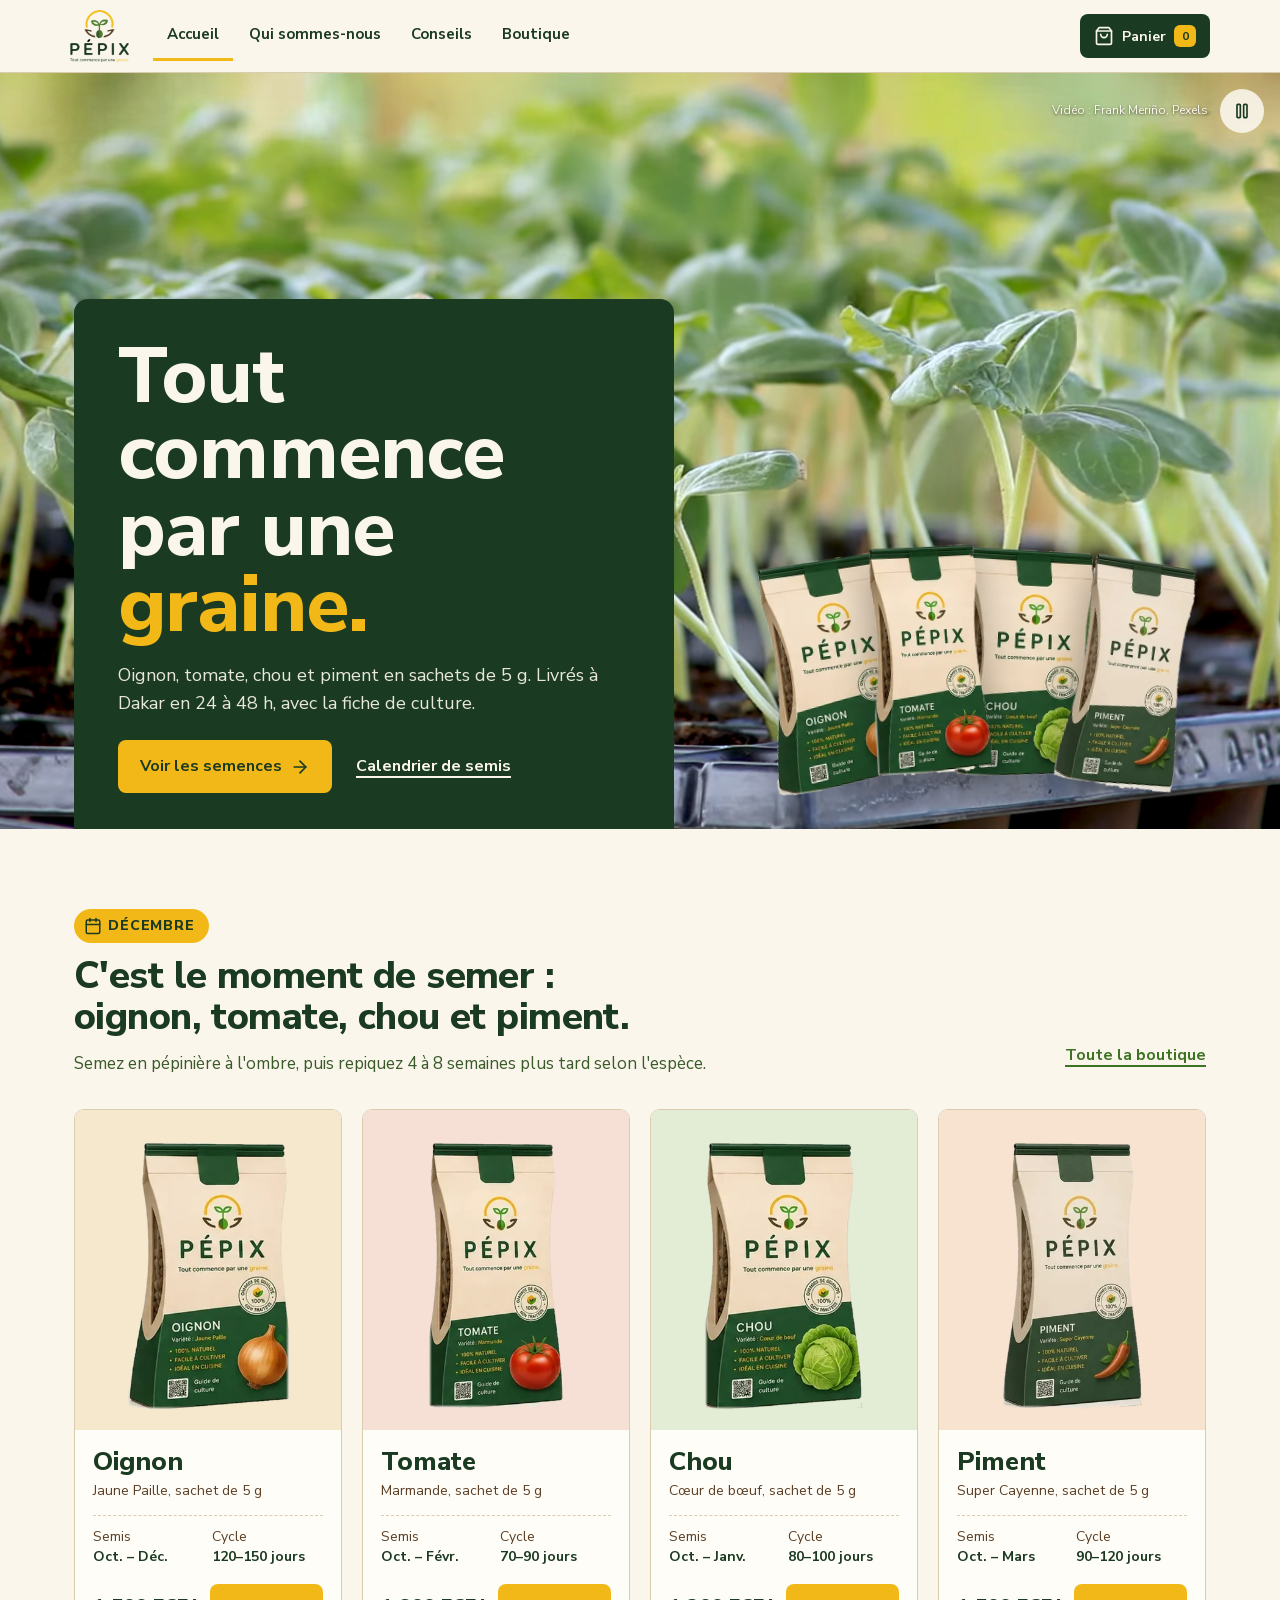
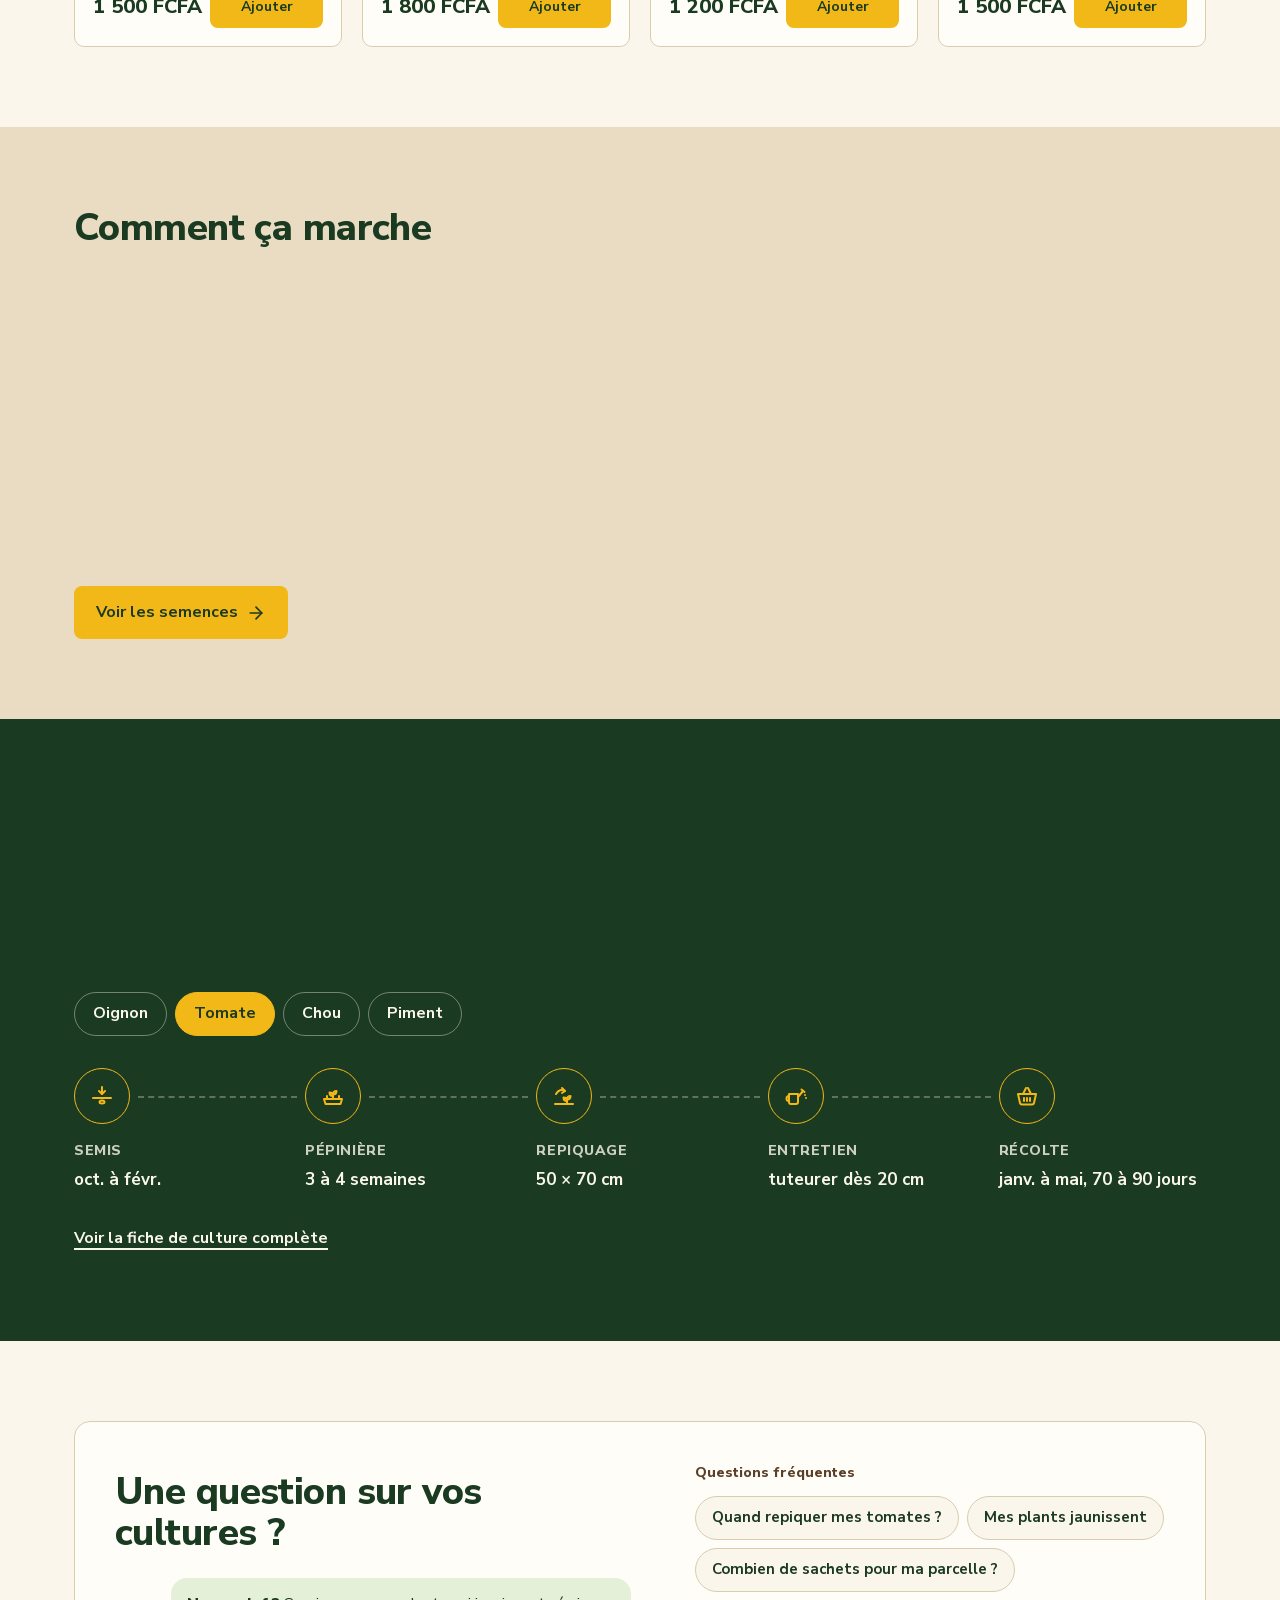
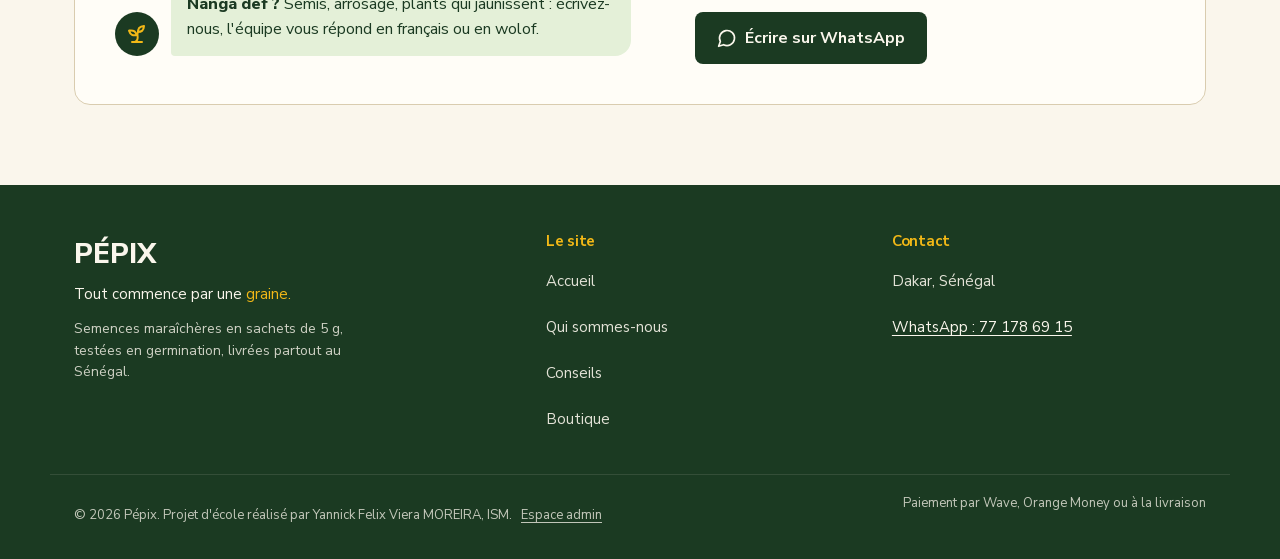
==== commit f7cf2b42: "chore: référencement (robots.txt, sitemap, liens canoniques, 404 noindex) - robots.txt : exploration" ====
--- a/index.html
+++ b/index.html
@@ -16,6 +16,7 @@
   <meta property="og:locale" content="fr_SN">
   <meta name="twitter:card" content="summary_large_image">
   <meta property="og:url" content="https://pepix.pages.dev/">
+  <link rel="canonical" href="https://pepix.pages.dev/">
   <link rel="icon" href="img/favicon-64.png" type="image/png">
   <!-- Police hébergée sur le site et préchargée : elle arrive avec la page (pas de saut au changement de police) -->
   <link rel="preload" href="fonts/nunito-sans-latin.woff2" as="font" type="font/woff2" crossorigin>
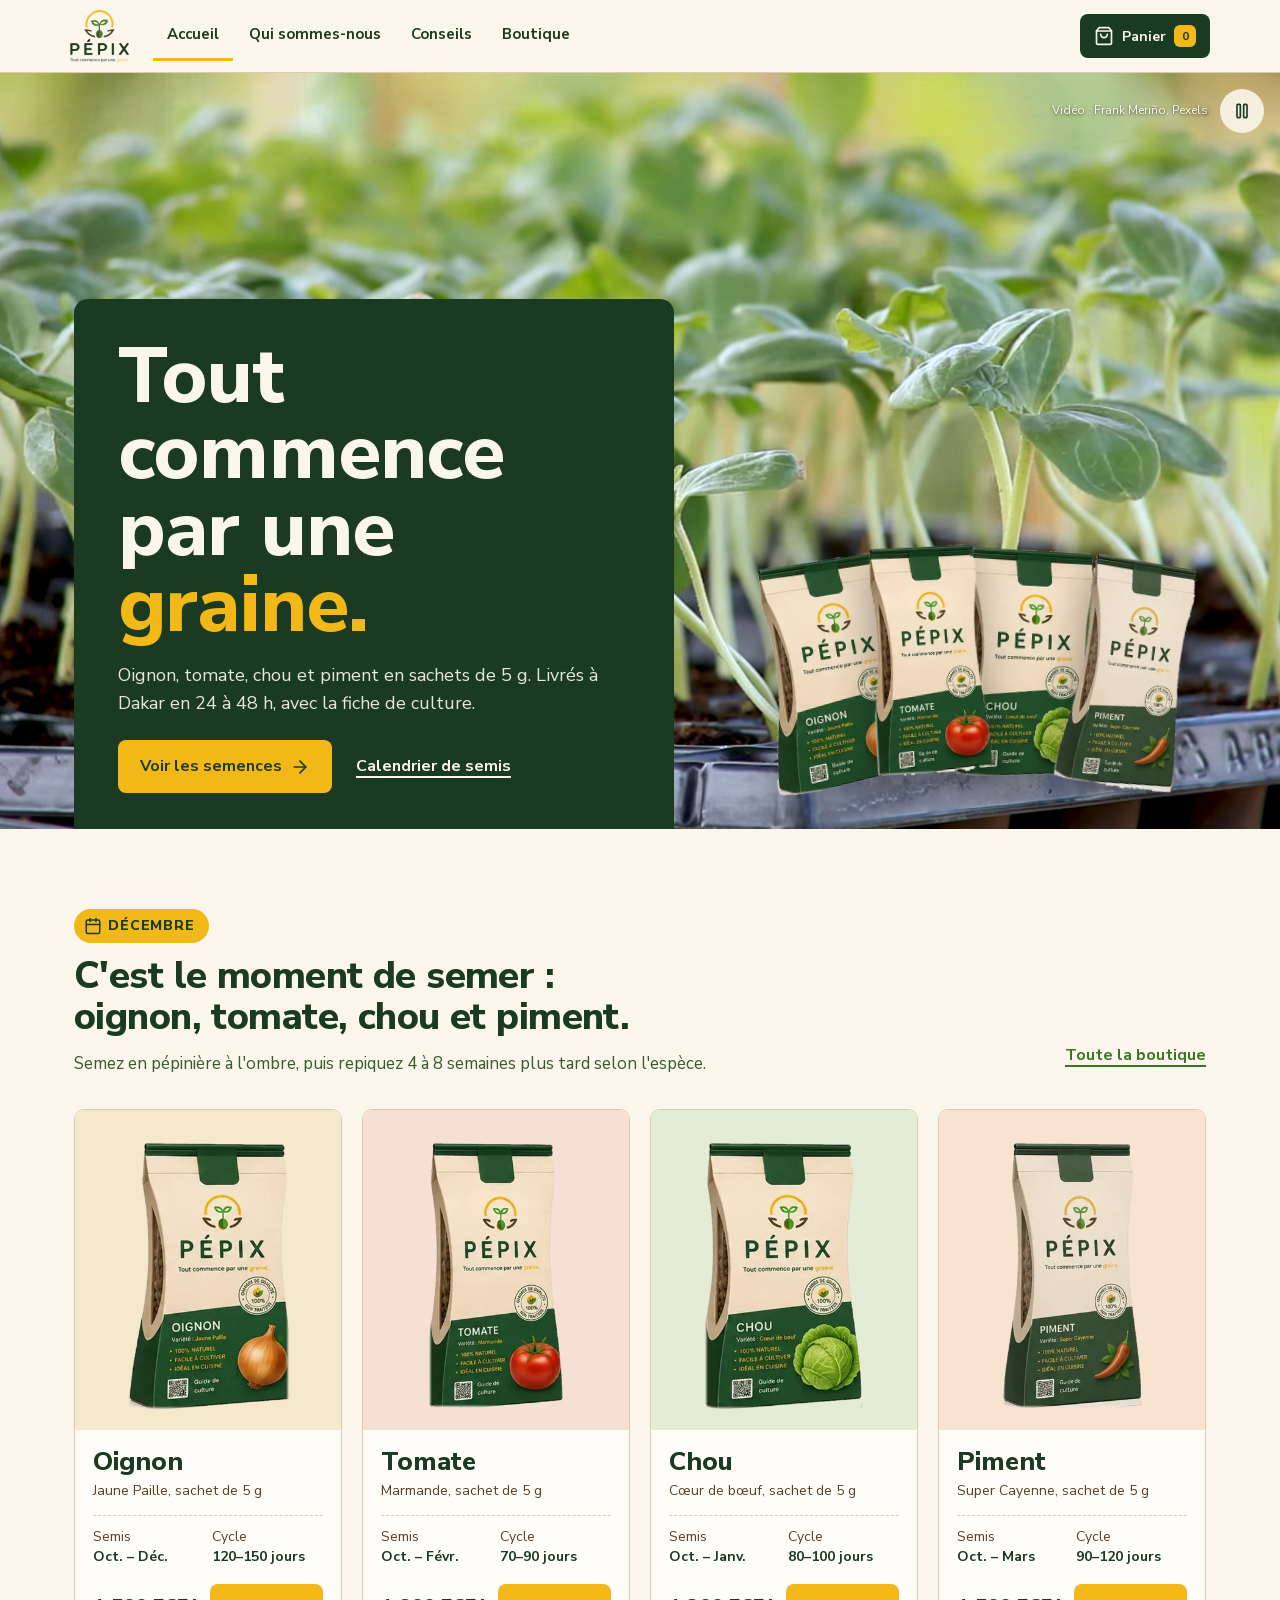
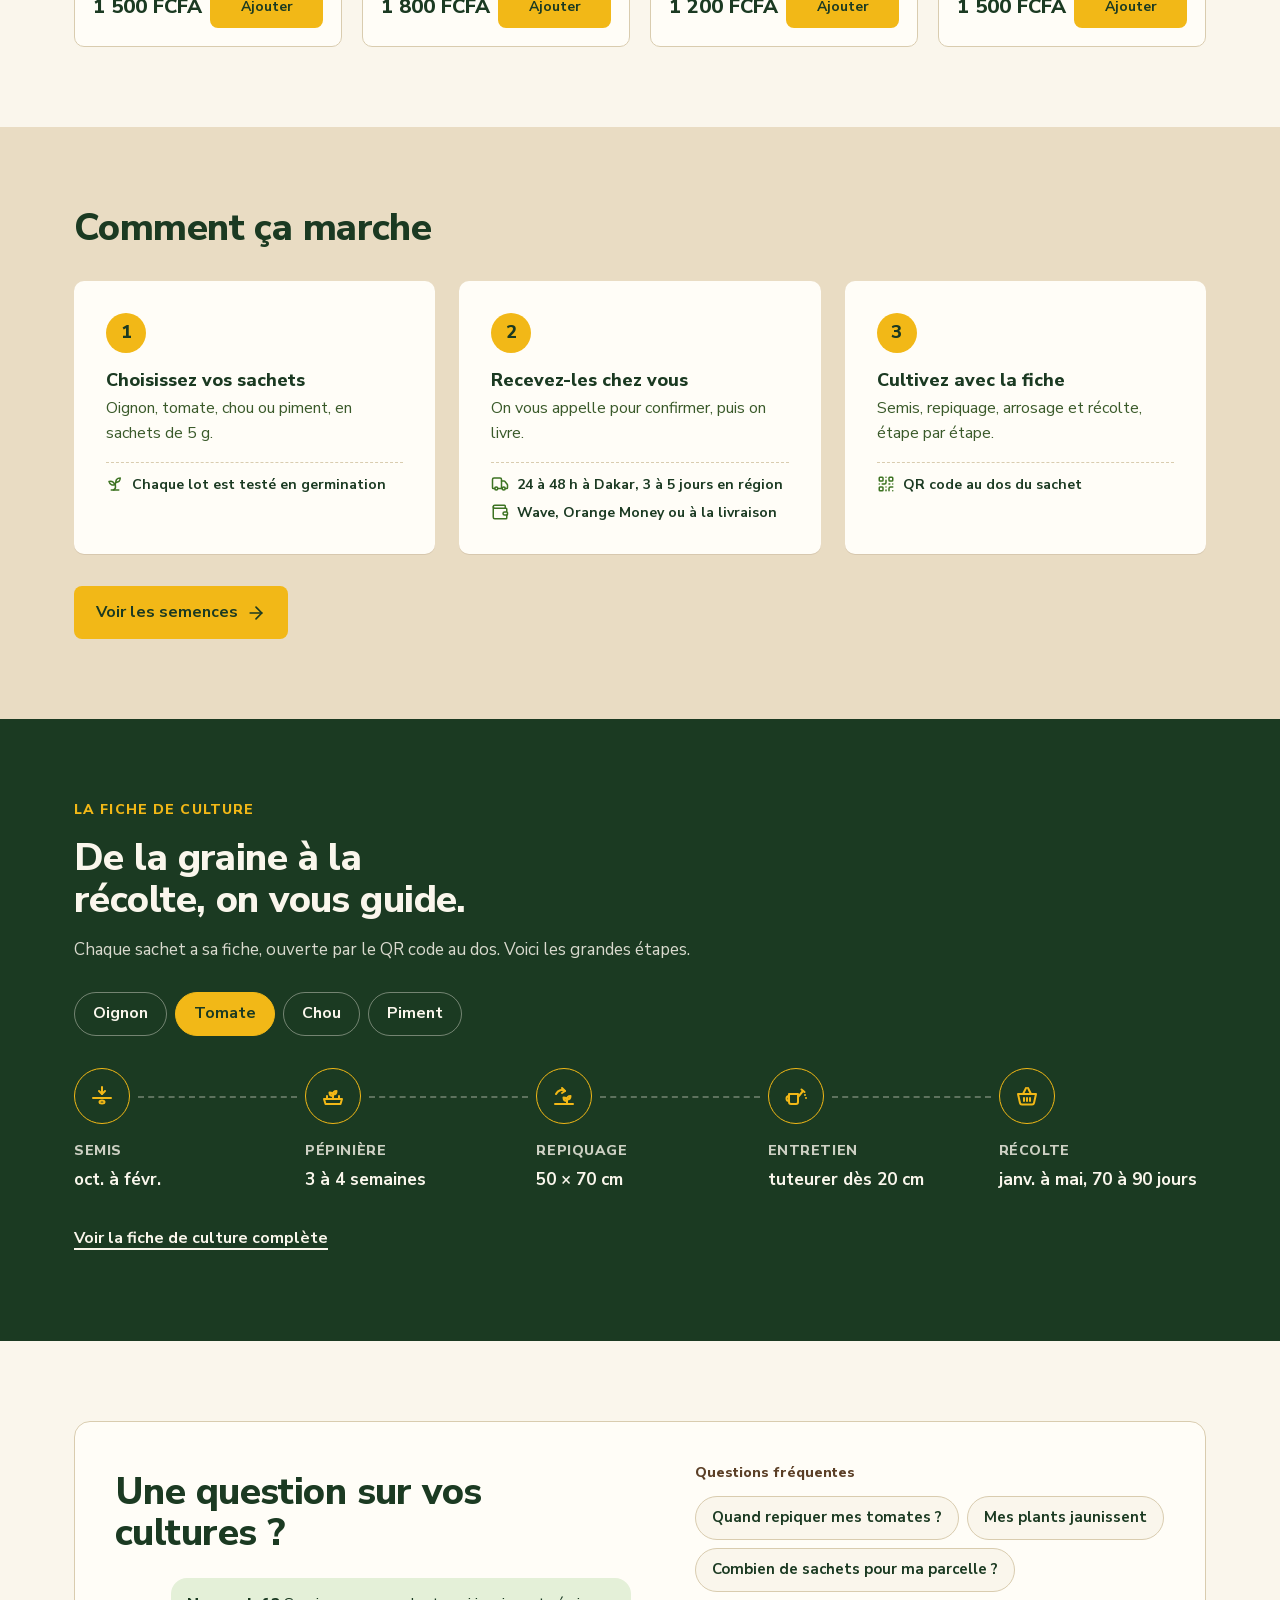
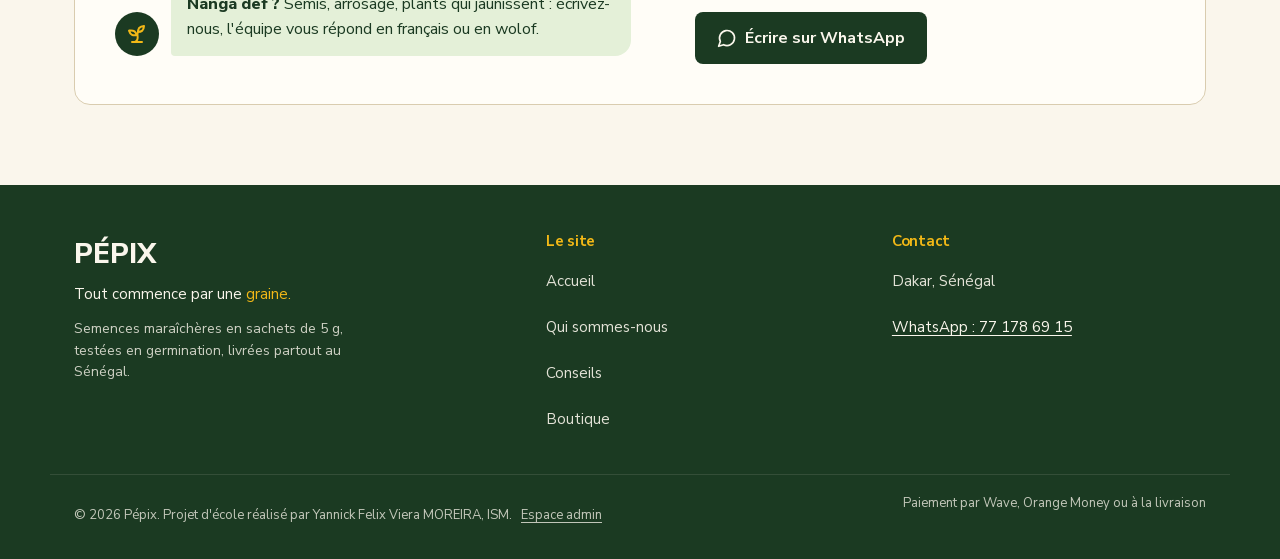
==== commit ce118c92: "feat: données structurées (produits, organisation) et icône d'écran d'accueil" ====
--- a/index.html
+++ b/index.html
@@ -18,11 +18,34 @@
   <meta property="og:url" content="https://pepix.pages.dev/">
   <link rel="canonical" href="https://pepix.pages.dev/">
   <link rel="icon" href="img/favicon-64.png" type="image/png">
+  <link rel="apple-touch-icon" href="img/apple-touch-icon.png">
   <!-- Police hébergée sur le site et préchargée : elle arrive avec la page (pas de saut au changement de police) -->
   <link rel="preload" href="fonts/nunito-sans-latin.woff2" as="font" type="font/woff2" crossorigin>
   <link rel="stylesheet" href="css/style.css">
   <script src="js/donnees.js" defer></script>
   <script src="js/main.js" defer></script>
+  <!-- Données structurées (schema.org) lues par les moteurs de recherche -->
+  <script type="application/ld+json">
+  {
+    "@context": "https://schema.org",
+    "@type": "Organization",
+    "name": "Pépix",
+    "url": "https://pepix.pages.dev/",
+    "logo": "https://pepix.pages.dev/img/logo.png",
+    "slogan": "Tout commence par une graine.",
+    "description": "Semences maraîchères en sachets de 5 g, livrées à Dakar en 24 à 48 h, avec un guide de culture.",
+    "areaServed": {
+      "@type": "City",
+      "name": "Dakar"
+    },
+    "contactPoint": {
+      "@type": "ContactPoint",
+      "telephone": "+221771786915",
+      "contactType": "customer service",
+      "availableLanguage": "fr"
+    }
+  }
+  </script>
 </head>
 <body>
   <a class="evitement" href="#contenu">Aller au contenu</a>
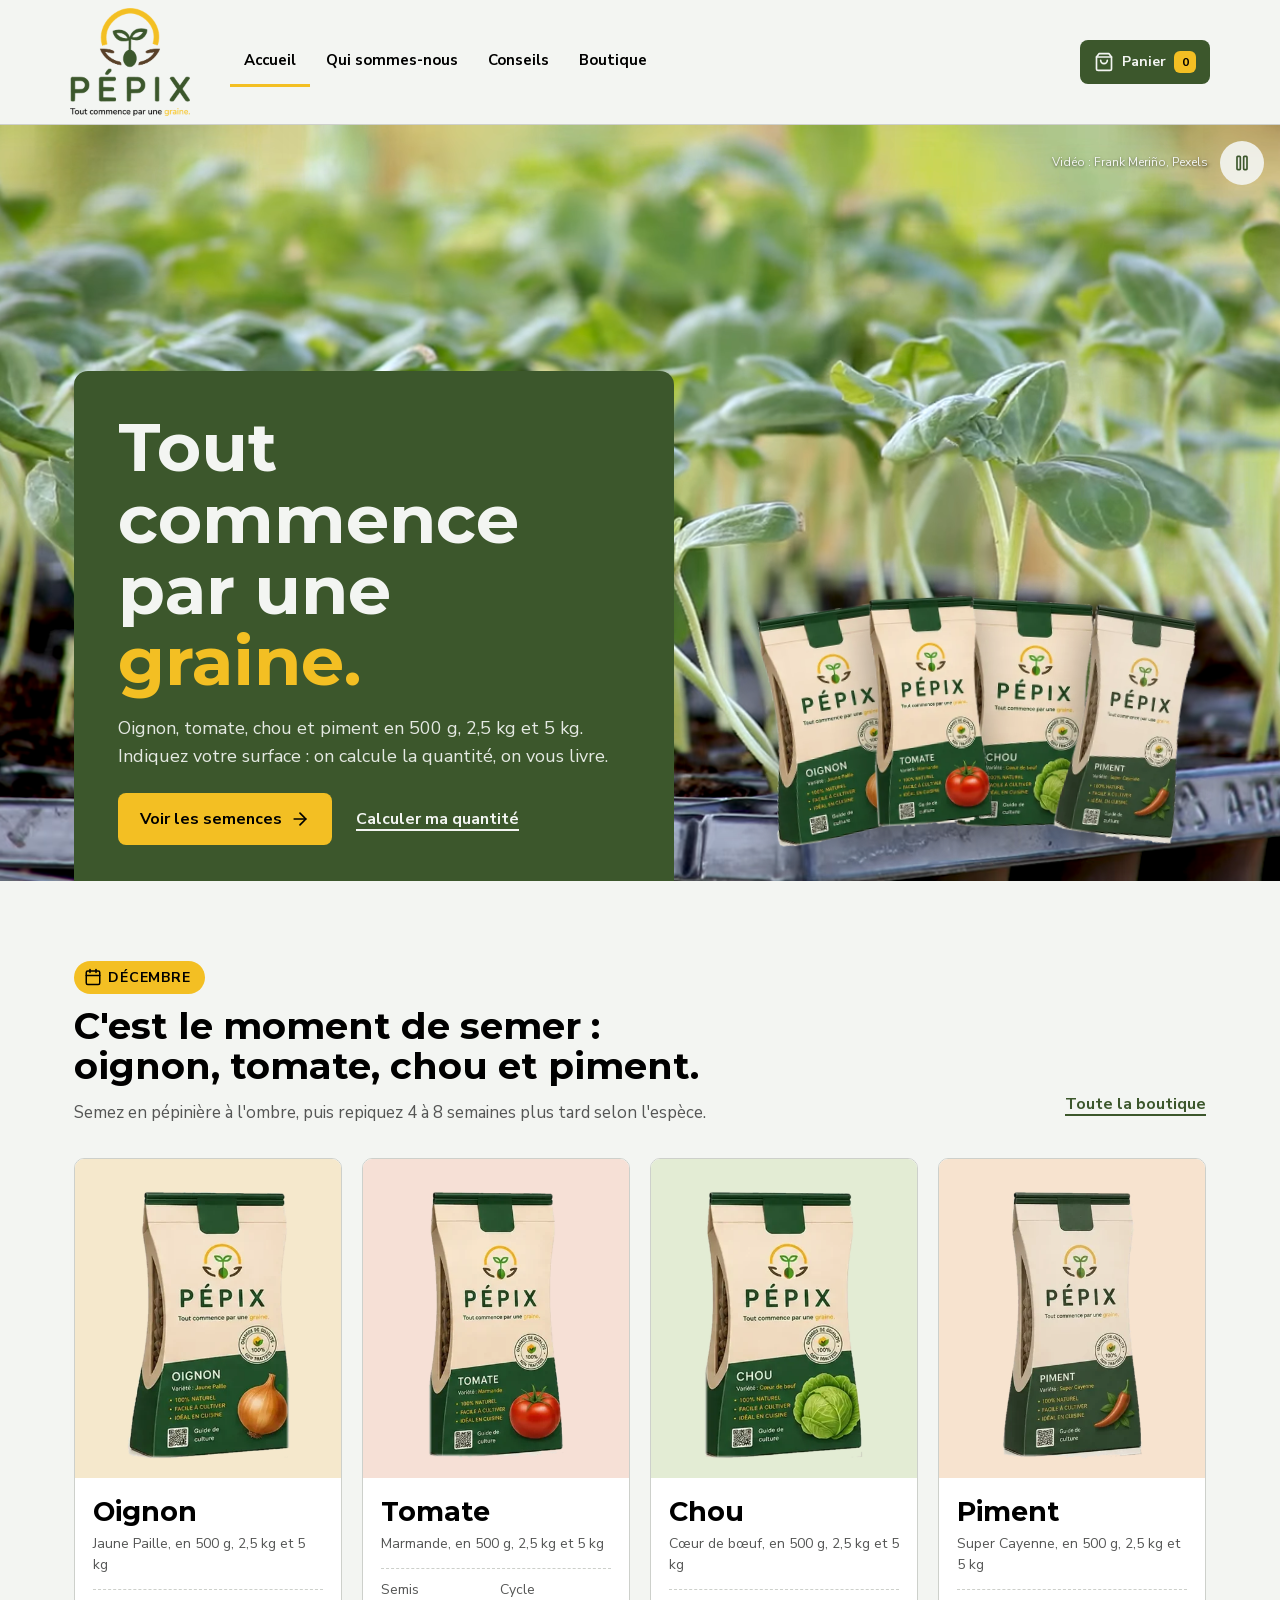
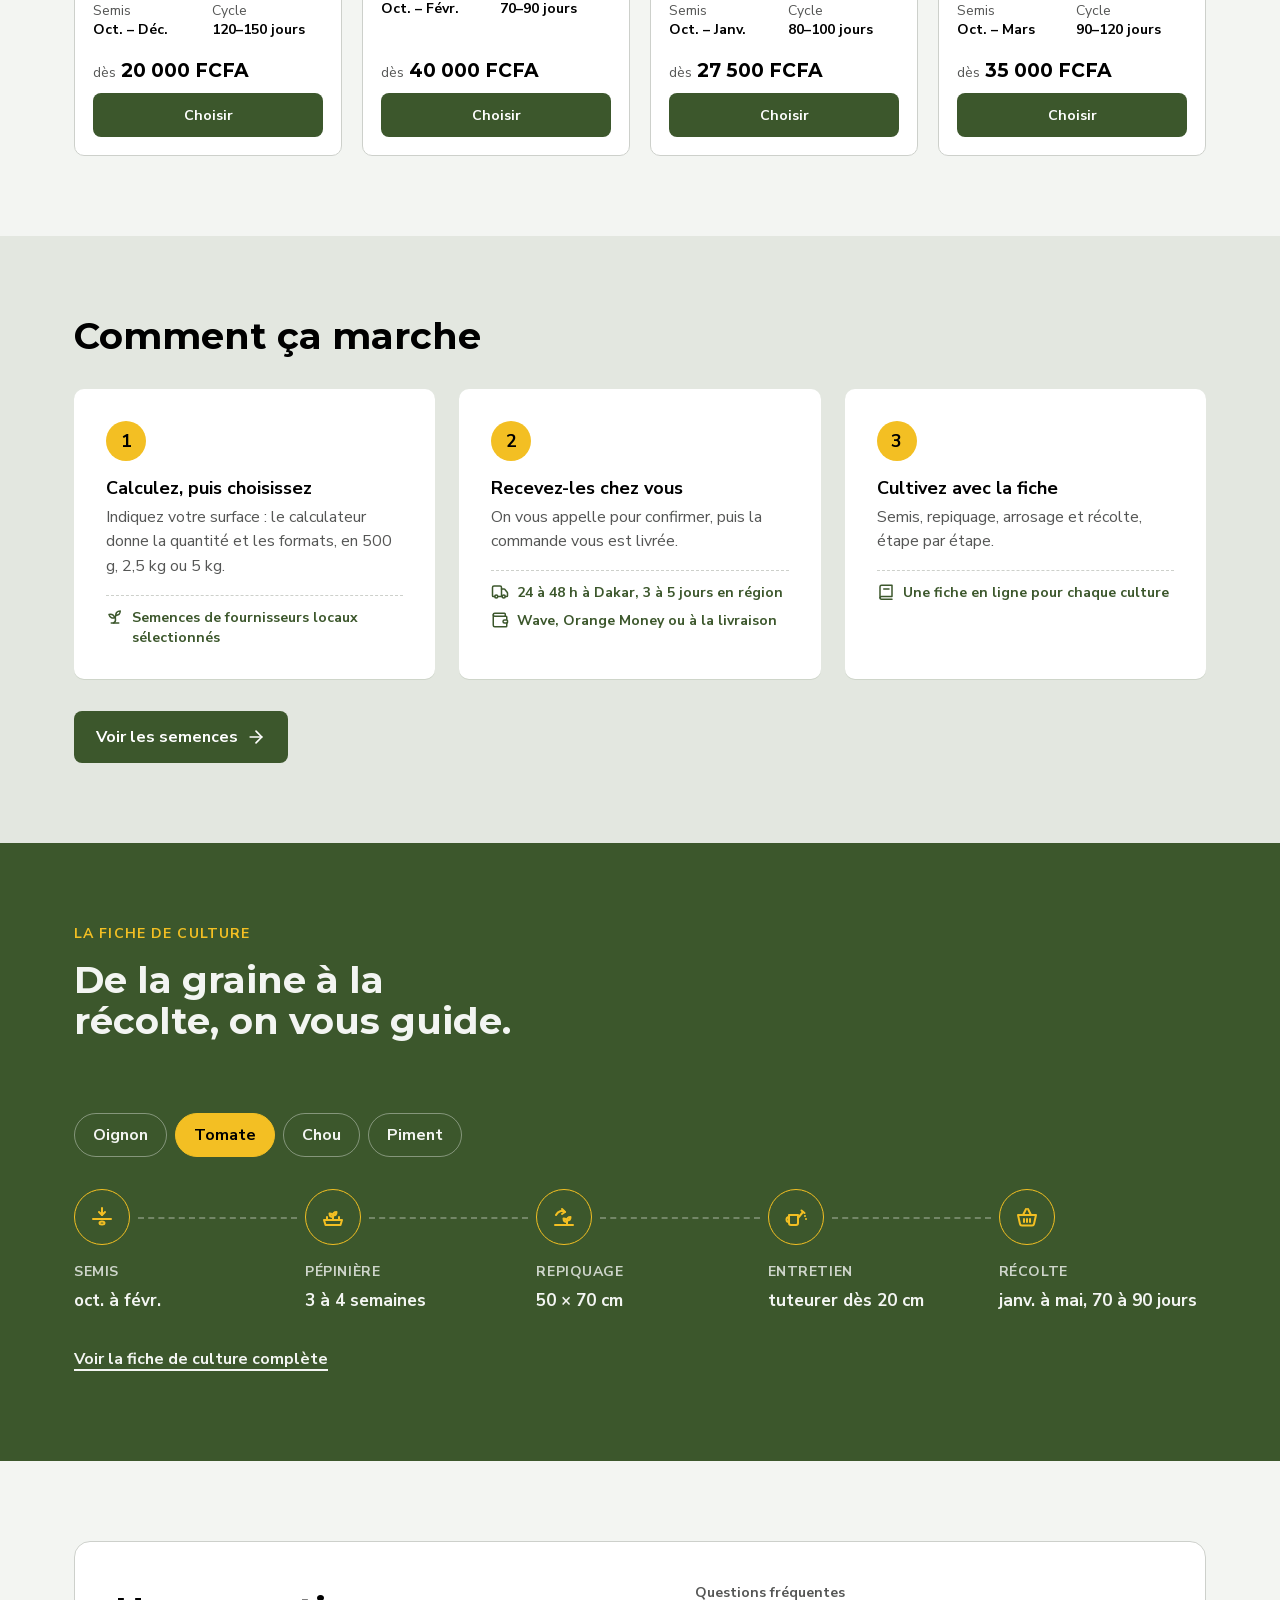
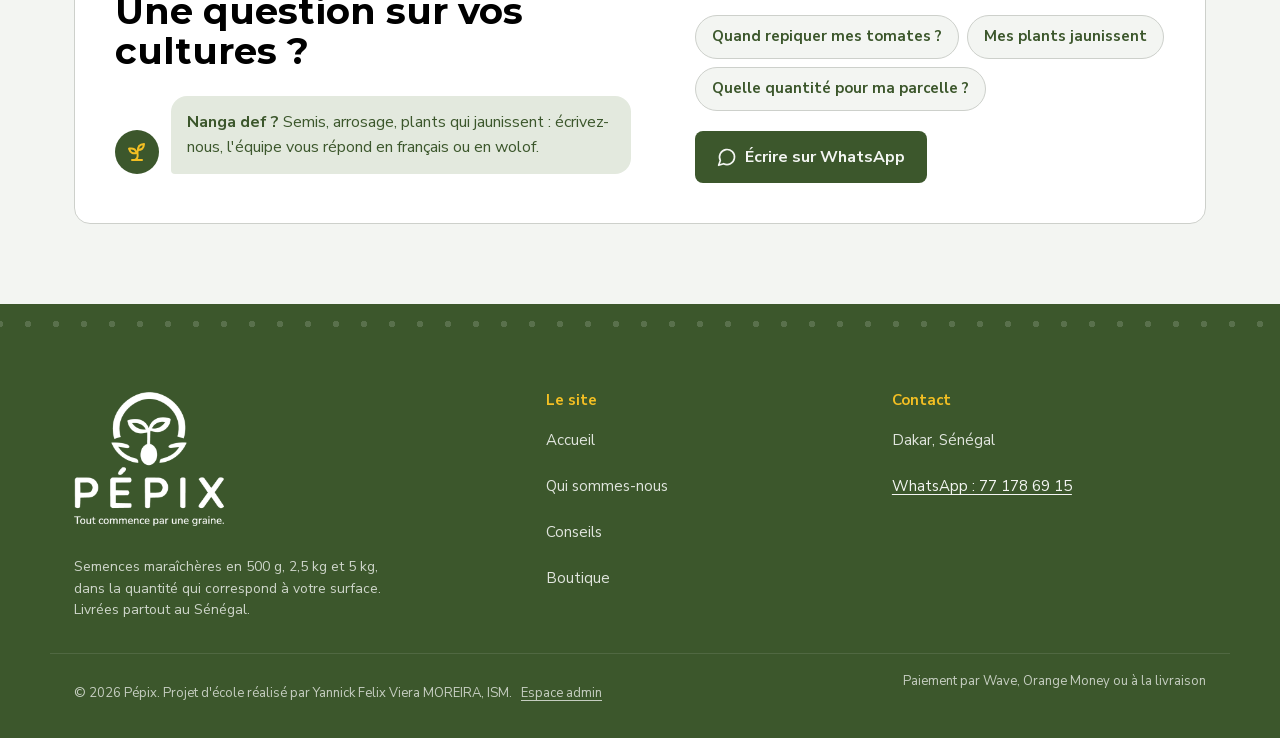
==== commit b5ed54a0: "feat: formats producteurs, calculateur de quantité et plan de culture daté - Semences en 500 g, 2,5 " ====
--- a/index.html
+++ b/index.html
@@ -4,10 +4,10 @@
   <meta charset="utf-8">
   <meta name="viewport" content="width=device-width, initial-scale=1, viewport-fit=cover">
   <title>Pépix, semences maraîchères au Sénégal</title>
-  <meta name="description" content="Semences d'oignon, tomate, chou et piment en sachets de 5 g, livrées à Dakar en 24 à 48 h, avec un guide de culture.">
-  <meta name="theme-color" content="#1B3A22">
+  <meta name="description" content="Semences d'oignon, tomate, chou et piment en 500 g, 2,5 kg et 5 kg, avec un calculateur de quantité selon votre surface. Livrées partout au Sénégal.">
+  <meta name="theme-color" content="#3C572C">
   <meta property="og:title" content="Pépix, semences maraîchères au Sénégal">
-  <meta property="og:description" content="Semences d'oignon, tomate, chou et piment en sachets de 5 g, livrées à Dakar en 24 à 48 h, avec un guide de culture.">
+  <meta property="og:description" content="Semences d'oignon, tomate, chou et piment en 500 g, 2,5 kg et 5 kg, avec un calculateur de quantité selon votre surface. Livrées partout au Sénégal.">
   <meta property="og:type" content="website">
   <meta property="og:image" content="https://pepix.pages.dev/img/partage.jpg">
   <meta property="og:image:width" content="1200">
@@ -21,6 +21,7 @@
   <link rel="apple-touch-icon" href="img/apple-touch-icon.png">
   <!-- Police hébergée sur le site et préchargée : elle arrive avec la page (pas de saut au changement de police) -->
   <link rel="preload" href="fonts/nunito-sans-latin.woff2" as="font" type="font/woff2" crossorigin>
+  <link rel="preload" href="fonts/montserrat-700-latin.woff2" as="font" type="font/woff2" crossorigin>
   <link rel="stylesheet" href="css/style.css">
   <script src="js/donnees.js" defer></script>
   <script src="js/main.js" defer></script>
@@ -33,10 +34,10 @@
     "url": "https://pepix.pages.dev/",
     "logo": "https://pepix.pages.dev/img/logo.png",
     "slogan": "Tout commence par une graine.",
-    "description": "Semences maraîchères en sachets de 5 g, livrées à Dakar en 24 à 48 h, avec un guide de culture.",
+    "description": "Plateforme de vente de semences maraîchères au Sénégal : oignon, tomate, chou et piment en 500 g, 2,5 kg et 5 kg, avec un calculateur de quantité et des fiches de culture.",
     "areaServed": {
-      "@type": "City",
-      "name": "Dakar"
+      "@type": "Country",
+      "name": "Sénégal"
     },
     "contactPoint": {
       "@type": "ContactPoint",
@@ -53,14 +54,14 @@
   <!-- En-tête (identique sur toutes les pages) -->
   <header class="entete">
     <div class="conteneur">
-      <a class="logo" href="index.html" aria-label="Pépix, retour à l'accueil"><img src="img/logo.webp" alt="Pépix" width="58" height="52"></a>
+      <a class="logo" href="index.html" aria-label="Pépix, retour à l'accueil"><img src="img/logo.webp" alt="Pépix" width="120" height="108"></a>
       <nav class="menu" aria-label="Navigation principale">
         <a href="index.html" aria-current="page">Accueil</a>
         <a href="qui-sommes-nous.html">Qui sommes-nous</a>
         <a href="conseils.html">Conseils</a>
         <a href="boutique.html">Boutique</a>
       </nav>
-      <button type="button" class="btn-panier" aria-label="Panier, 0 article"><svg class="icone" viewBox="0 0 24 24" aria-hidden="true" focusable="false"><path d="M6 2 3 6v14a2 2 0 0 0 2 2h14a2 2 0 0 0 2-2V6l-3-4Z"/><path d="M3 6h18"/><path d="M16 10a4 4 0 0 1-8 0"/></svg>Panier <span class="compteur">0</span></button>
+      <button type="button" class="btn-panier" aria-label="Panier 0 article"><svg class="icone" viewBox="0 0 24 24" aria-hidden="true" focusable="false"><path d="M6 2 3 6v14a2 2 0 0 0 2 2h14a2 2 0 0 0 2-2V6l-3-4Z"/><path d="M3 6h18"/><path d="M16 10a4 4 0 0 1-8 0"/></svg>Panier <span class="compteur">0</span></button>
     </div>
   </header>
 
@@ -75,10 +76,10 @@
       <div class="conteneur heros-cadre">
         <div class="etiquette">
           <h1 id="t-heros" data-reglage="herosTitre">Tout commence par une <span class="jaune">graine.</span></h1>
-          <p data-reglage="herosTexte">Oignon, tomate, chou et piment en sachets de 5 g. Livrés à Dakar en 24 à 48 h, avec la fiche de culture.</p>
+          <p data-reglage="herosTexte">Oignon, tomate, chou et piment en 500 g, 2,5 kg et 5 kg. Indiquez votre surface : on calcule la quantité, on vous livre.</p>
           <div class="etiquette-actions">
             <a class="btn btn-jaune" href="boutique.html">Voir les semences<svg class="icone" viewBox="0 0 24 24" aria-hidden="true" focusable="false"><path d="M5 12h14"/><path d="m12 5 7 7-7 7"/></svg></a>
-            <a class="lien-clair" href="conseils.html">Calendrier de semis</a>
+            <a class="lien-clair" href="boutique.html#calculateur">Calculer ma quantité</a>
           </div>
         </div>
         <!-- Les quatre sachets en éventail : décoratifs, les mêmes sont présentés juste en dessous -->
@@ -93,7 +94,7 @@
       <small class="video-credit">Vidéo : Frank Meriño, Pexels</small>
     </section>
 
-    <!-- Ce mois-ci : l'almanach (texte calculé par js/main.js) mène directement aux sachets -->
+    <!-- Ce mois-ci : l'almanach (texte calculé par js/main.js) mène directement aux semences -->
     <section class="conteneur section mois" aria-labelledby="almanach-titre">
       <div class="mois-tete" data-apparition>
         <div class="mois-texte">
@@ -114,10 +115,10 @@
           <li>
             <span class="etape-num" aria-hidden="true">1</span>
             <div>
-              <strong>Choisissez vos sachets</strong>
-              <p>Oignon, tomate, chou ou piment, en sachets de 5 g.</p>
+              <strong>Calculez, puis choisissez</strong>
+              <p>Indiquez votre surface : le calculateur donne la quantité et les formats, en 500 g, 2,5 kg ou 5 kg.</p>
               <ul class="etape-preuves">
-                <li><svg class="icone" viewBox="0 0 24 24" aria-hidden="true" focusable="false"><path d="M7 20h10"/><path d="M10 20c5.5-2.5.8-6.4 3-10"/><path d="M9.5 9.4c1.1.8 1.8 2.2 2.3 3.7-2 .4-3.5.4-4.8-.3-1.2-.6-2.3-1.9-3-4.2 2.8-.5 4.4 0 5.5.8z"/><path d="M14.1 6a7 7 0 0 0-1.1 4c1.9-.1 3.3-.6 4.3-1.4 1-1 1.6-2.3 1.7-4.6-2.7.1-4 1-4.9 2z"/></svg>Chaque lot est testé en germination</li>
+                <li><svg class="icone" viewBox="0 0 24 24" aria-hidden="true" focusable="false"><path d="M7 20h10"/><path d="M10 20c5.5-2.5.8-6.4 3-10"/><path d="M9.5 9.4c1.1.8 1.8 2.2 2.3 3.7-2 .4-3.5.4-4.8-.3-1.2-.6-2.3-1.9-3-4.2 2.8-.5 4.4 0 5.5.8z"/><path d="M14.1 6a7 7 0 0 0-1.1 4c1.9-.1 3.3-.6 4.3-1.4 1-1 1.6-2.3 1.7-4.6-2.7.1-4 1-4.9 2z"/></svg>Semences de fournisseurs locaux sélectionnés</li>
               </ul>
             </div>
           </li>
@@ -125,7 +126,7 @@
             <span class="etape-num" aria-hidden="true">2</span>
             <div>
               <strong>Recevez-les chez vous</strong>
-              <p>On vous appelle pour confirmer, puis on livre.</p>
+              <p>On vous appelle pour confirmer, puis la commande vous est livrée.</p>
               <ul class="etape-preuves">
                 <li><svg class="icone" viewBox="0 0 24 24" aria-hidden="true" focusable="false"><path d="M14 18V6a2 2 0 0 0-2-2H4a2 2 0 0 0-2 2v11a1 1 0 0 0 1 1h2"/><path d="M15 18H9"/><path d="M19 18h2a1 1 0 0 0 1-1v-3.65a1 1 0 0 0-.22-.62l-3.48-4.35A1 1 0 0 0 17.52 8H14"/><circle cx="17" cy="18" r="2"/><circle cx="7" cy="18" r="2"/></svg>24 à 48 h à Dakar, 3 à 5 jours en région</li>
                 <li><svg class="icone" viewBox="0 0 24 24" aria-hidden="true" focusable="false"><path d="M19 7V4a1 1 0 0 0-1-1H5a2 2 0 0 0 0 4h15a1 1 0 0 1 1 1v4h-3a2 2 0 0 0 0 4h3a1 1 0 0 0 1-1v-2a1 1 0 0 0-1-1"/><path d="M3 5v14a2 2 0 0 0 2 2h15a1 1 0 0 0 1-1v-4"/></svg>Wave, Orange Money ou à la livraison</li>
@@ -138,12 +139,12 @@
               <strong>Cultivez avec la fiche</strong>
               <p>Semis, repiquage, arrosage et récolte, étape par étape.</p>
               <ul class="etape-preuves">
-                <li><svg class="icone" viewBox="0 0 24 24" aria-hidden="true" focusable="false"><rect width="5" height="5" x="3" y="3" rx="1"/><rect width="5" height="5" x="16" y="3" rx="1"/><rect width="5" height="5" x="3" y="16" rx="1"/><path d="M21 16h-3a2 2 0 0 0-2 2v3"/><path d="M21 21v.01"/><path d="M12 7v3a2 2 0 0 1-2 2H7"/><path d="M3 12h.01"/><path d="M12 3h.01"/><path d="M12 16v.01"/><path d="M16 12h1"/><path d="M21 12v.01"/><path d="M12 21v-1"/></svg>QR code au dos du sachet</li>
+                <li><svg class="icone" viewBox="0 0 24 24" aria-hidden="true" focusable="false"><path d="M4 19.5V5a2 2 0 0 1 2-2h14v15H6a2 2 0 0 0-2 2Z"/><path d="M4 19.5A2 2 0 0 0 6 21.5h14"/><path d="M9 8h7"/></svg>Une fiche en ligne pour chaque culture</li>
               </ul>
             </div>
           </li>
         </ol>
-        <a class="btn btn-jaune" href="boutique.html">Voir les semences<svg class="icone" viewBox="0 0 24 24" aria-hidden="true" focusable="false"><path d="M5 12h14"/><path d="m12 5 7 7-7 7"/></svg></a>
+        <a class="btn btn-vert" href="boutique.html">Voir les semences<svg class="icone" viewBox="0 0 24 24" aria-hidden="true" focusable="false"><path d="M5 12h14"/><path d="m12 5 7 7-7 7"/></svg></a>
       </div>
     </section>
 
@@ -152,7 +153,7 @@
       <div class="conteneur" data-apparition>
         <p class="frise-sur">La fiche de culture</p>
         <h2 id="t-frise" data-reglage="friseTitre">De la graine à la récolte, on vous guide.</h2>
-        <p class="frise-intro" data-reglage="friseTexte">Chaque sachet a sa fiche, ouverte par le QR code au dos. Voici les grandes étapes.</p>
+        <p class="frise-intro" data-reglage="friseTexte">Chaque semence a sa fiche de culture, en ligne. Voici les grandes étapes.</p>
         <div id="frise"></div>
       </div>
     </section>
@@ -172,7 +173,7 @@
           <ul class="question-sujets" aria-labelledby="t-sujets">
             <li><a href="https://wa.me/221771786915?text=Bonjour%20P%C3%A9pix%2C%20quand%20dois-je%20repiquer%20mes%20tomates%20%3F" data-wa="Bonjour Pépix, quand dois-je repiquer mes tomates ?" target="_blank" rel="noopener">Quand repiquer mes tomates&nbsp;?</a></li>
             <li><a href="https://wa.me/221771786915?text=Bonjour%20P%C3%A9pix%2C%20mes%20plants%20jaunissent%2C%20que%20faire%20%3F" data-wa="Bonjour Pépix, mes plants jaunissent, que faire ?" target="_blank" rel="noopener">Mes plants jaunissent</a></li>
-            <li><a href="https://wa.me/221771786915?text=Bonjour%20P%C3%A9pix%2C%20combien%20de%20sachets%20me%20faut-il%20pour%20ma%20parcelle%20%3F" data-wa="Bonjour Pépix, combien de sachets me faut-il pour ma parcelle ?" target="_blank" rel="noopener">Combien de sachets pour ma parcelle&nbsp;?</a></li>
+            <li><a href="https://wa.me/221771786915?text=Bonjour%20P%C3%A9pix%2C%20quelle%20quantit%C3%A9%20de%20semences%20me%20faut-il%20pour%20ma%20parcelle%20%3F" data-wa="Bonjour Pépix, quelle quantité de semences me faut-il pour ma parcelle ?" target="_blank" rel="noopener">Quelle quantité pour ma parcelle&nbsp;?</a></li>
           </ul>
           <a class="btn btn-sombre" href="https://wa.me/221771786915?text=Bonjour%20P%C3%A9pix%2C%20j%27ai%20une%20question%20sur%20mes%20cultures." data-wa target="_blank" rel="noopener"><svg class="icone" viewBox="0 0 24 24" aria-hidden="true" focusable="false"><path d="M7.9 20A9 9 0 1 0 4 16.1L2 22Z"/></svg>Écrire sur WhatsApp</a>
         </div>
@@ -184,9 +185,8 @@
   <footer class="pied">
     <div class="conteneur pied-haut">
       <div class="pied-marque">
-        <strong>PÉPIX</strong>
-        <span>Tout commence par une <span class="jaune">graine.</span></span>
-        <p>Semences maraîchères en sachets de 5 g, testées en germination, livrées partout au Sénégal.</p>
+        <img class="pied-logo" src="img/logo-blanc.webp" alt="Pépix, tout commence par une graine." width="160" height="143" loading="lazy">
+        <p>Semences maraîchères en 500 g, 2,5 kg et 5 kg, dans la quantité qui correspond à votre surface. Livrées partout au Sénégal.</p>
       </div>
       <div>
         <h2>Le site</h2>
@@ -212,6 +212,7 @@
     <a href="boutique.html"><svg class="icone" viewBox="0 0 24 24" aria-hidden="true" focusable="false"><path d="M6 2 3 6v14a2 2 0 0 0 2 2h14a2 2 0 0 0 2-2V6l-3-4Z"/><path d="M3 6h18"/><path d="M16 10a4 4 0 0 1-8 0"/></svg><span>Boutique</span></a>
     <a href="conseils.html"><svg class="icone" viewBox="0 0 24 24" aria-hidden="true" focusable="false"><path d="M4 19.5V5a2 2 0 0 1 2-2h14v15H6a2 2 0 0 0-2 2Z"/><path d="M4 19.5A2 2 0 0 0 6 21.5h14"/><path d="M9 8h7"/></svg><span>Conseils</span></a>
     <a href="qui-sommes-nous.html"><svg class="icone" viewBox="0 0 24 24" aria-hidden="true" focusable="false"><circle cx="12" cy="12" r="10"/><path d="M12 16v-5"/><path d="M12 8h.01"/></svg><span>À propos</span></a>
+    <button type="button" class="btn-panier nav-bas-panier" aria-label="Panier 0 article"><span class="nav-bas-icone"><svg class="icone" viewBox="0 0 24 24" aria-hidden="true" focusable="false"><circle cx="8" cy="21" r="1"/><circle cx="19" cy="21" r="1"/><path d="M2.05 2.05h2l2.66 12.42a2 2 0 0 0 2 1.58h9.78a2 2 0 0 0 1.95-1.57l1.65-7.43H5.12"/></svg></span><span>Panier</span> <span class="compteur">0</span></button>
   </nav>
 
 </body>
--- a/css/style.css
+++ b/css/style.css
@@ -18,23 +18,44 @@
   unicode-range: U+0000-00FF, U+0131, U+0152-0153, U+02BB-02BC, U+02C6, U+02DA, U+02DC, U+0304, U+0308, U+0329, U+2000-206F, U+20AC, U+2122, U+2191, U+2193, U+2212, U+2215, U+FEFF, U+FFFD;
 }
 
+/* Montserrat Bold (licence OFL), hébergée sur le site : titres, chiffres clés, accroches (charte graphique) */
+@font-face {
+  font-family: 'Montserrat';
+  font-style: normal;
+  font-weight: 700;
+  font-display: swap;
+  src: url(../fonts/montserrat-700-latin.woff2) format('woff2');
+  unicode-range: U+0000-00FF, U+0131, U+0152-0153, U+02BB-02BC, U+02C6, U+02DA, U+02DC, U+0304, U+0308, U+0329, U+2000-206F, U+20AC, U+2122, U+2191, U+2193, U+2212, U+2215, U+FEFF, U+FFFD;
+}
+
 /* ---------- Couleurs, polices, rythme ---------- */
 :root {
-  --vert-fonce: #1B3A22;   /* vert Pépix (bandeau du sachet) */
-  --vert: #3D7322;         /* vert feuille : liens et boutons (5.3:1 sur papier) */
-  --jaune: #F2B817;        /* jaune du logo */
-  --kraft: #E9DCC3;        /* papier kraft du sachet */
-  --papier: #FAF6EC;       /* fond des pages */
-  --blanc: #FFFDF7;
-  --terre: #5B3F26;        /* texte secondaire chaud */
-  --texte-doux: #3A5A2A;
-  --filet: #D9CCAF;
+  /* Palette de la charte graphique Pépix v1.0 (cinq rôles + deux neutres) */
+  --principale: #3C572C;   /* vert Pépix : titres de marque, boutons, bandeaux (7,4:1 sur clair) */
+  --principale-fonce: #2C4220; /* survol des boutons verts */
+  --secondaire: #F3BF23;   /* jaune du soleil : accents, jamais de texte clair dessus */
+  --accent: #B28C0F;       /* or : détails sur fond sombre, texte sombre dessus */
+  --sombre: #000000;       /* texte courant */
+  --claire: #F3F5F2;       /* fond des pages */
+  --neutre-1: #555655;     /* texte secondaire (6,9:1 sur clair) */
+  --neutre-2: #AAACA9;     /* filets, éléments inactifs */
+
+  /* Noms utilisés dans le reste de la feuille, rattachés à la charte */
+  --vert-fonce: var(--principale);
+  --vert: var(--principale);
+  --jaune: var(--secondaire);
+  --kraft: #E3E7E0;        /* surface douce : teinte claire du vert principal */
+  --papier: var(--claire);
+  --blanc: #FFFFFF;
+  --terre: var(--neutre-1);
+  --texte-doux: var(--neutre-1);
+  --filet: #CDD0CB;
   --erreur: #B3261E;
 
-  --titre: 'Nunito Sans', system-ui, sans-serif;
-  --corps: 'Nunito Sans', sans-serif;
-
-  --surligne: #F3EBD8;     /* colonne du mois en cours dans le calendrier */
+  --titre: 'Montserrat', system-ui, sans-serif;   /* Montserrat Bold : titres, chiffres clés, accroches */
+  --corps: 'Nunito Sans', system-ui, sans-serif;  /* Nunito Sans : textes, légendes, interfaces */
+
+  --surligne: #E6EBE2;     /* colonne du mois en cours dans le calendrier */
 
   /* Espacement, échelle de 4 px */
   --e-1: 4px;  --e-2: 8px;  --e-3: 12px; --e-4: 16px; --e-5: 24px;
@@ -42,10 +63,10 @@
   --section: clamp(48px, 7vw, 80px);      /* padding vertical de toute section */
   --gouttiere: clamp(16px, 3vw, 24px);    /* padding latéral des conteneurs */
 
-  /* Typographie (Nunito Sans) */
-  --t-h1: clamp(36px, 5.4vw, 58px);   /* .grand-titre */
-  --t-h2: clamp(26px, 3.4vw, 38px);
-  --t-h3: clamp(20px, 2.4vw, 26px);
+  /* Typographie : hiérarchie de la charte (Titre 1 40 pt, Titre 2 28 pt, Titre 3 20 pt) */
+  --t-h1: clamp(34px, 5vw, 53px);     /* .grand-titre */
+  --t-h2: clamp(26px, 3.2vw, 37px);
+  --t-h3: clamp(20px, 2.2vw, 27px);
   --t-corps: 16px;
   --t-petit: 14px;                    /* plancher, sauf crédits photo */
   --t-label: 14px;                    /* libellés de repères et pastilles */
@@ -58,7 +79,7 @@
 
   /* Ombres : réservées à ce qui flotte au-dessus de la page */
   --ombre-flottante: 0 8px 24px rgba(0, 0, 0, .2);
-  --ombre-fenetre: 0 24px 48px rgba(27, 58, 34, .28);
+  --ombre-fenetre: 0 24px 48px rgba(0, 0, 0, .22);
 
   /* Mouvement : les fermetures sont plus courtes que les ouvertures */
   --instant: 100ms;                            /* appui */
@@ -74,10 +95,10 @@
 body {
   margin: 0;
   background: var(--papier);
-  color: var(--vert-fonce);
+  color: var(--sombre);
   font-family: var(--corps);
   font-size: 16px;
-  line-height: 1.55;
+  line-height: 1.5;
   -webkit-font-smoothing: antialiased;
   min-height: 100vh;
   display: flex;
@@ -109,8 +130,9 @@
 
 .conteneur { max-width: 1180px; margin: 0 auto; padding-left: var(--gouttiere); padding-right: var(--gouttiere); }
 
-h1, h2, h3, .titre { font-family: var(--titre); font-weight: 800; margin: 0; line-height: 1.08; letter-spacing: -0.015em; }
-.grand-titre { font-size: var(--t-h1); line-height: 1.02; text-wrap: balance; max-width: 16ch; }
+h1, h2, h3, .titre { font-family: var(--titre); font-weight: 700; margin: 0; line-height: 1.1; }
+h3 { line-height: 1.2; }
+.grand-titre { font-size: var(--t-h1); line-height: 1.05; text-wrap: balance; max-width: 16ch; }
 .jaune { color: var(--jaune); }
 
 .icone { width: 20px; height: 20px; flex-shrink: 0; fill: none; stroke: currentColor; stroke-width: 2; stroke-linecap: round; stroke-linejoin: round; }
@@ -131,11 +153,11 @@
 /* Appui : le bouton s'enfonce légèrement (sans échelle si le mouvement est réduit, voir plus bas) */
 .btn:active, .btn-rond:active, .btn-panier:active { transform: scale(.97); }
 .btn-vert { background: var(--vert); color: #fff; }
-.btn-vert:hover { background: #2f5c1a; }
-.btn-jaune { background: var(--jaune); color: var(--vert-fonce); }
-.btn-jaune:hover { background: #ffcb33; }
+.btn-vert:hover { background: var(--principale-fonce); }
+.btn-jaune { background: var(--jaune); color: var(--sombre); }
+.btn-jaune:hover { background: #F6CB4A; }
 .btn-sombre { background: var(--vert-fonce); color: var(--papier); }
-.btn-sombre:hover { background: #2a5233; }
+.btn-sombre:hover { background: var(--principale-fonce); }
 .btn-contour { background: transparent; color: var(--vert-fonce); box-shadow: inset 0 0 0 2px var(--vert-fonce); }
 .btn-contour:hover { background: var(--vert-fonce); color: var(--papier); }
 .btn-rond {
@@ -149,10 +171,10 @@
 /* ---------- En-tête ---------- */
 .entete { position: sticky; top: 0; z-index: 10; background: var(--papier); border-bottom: 1px solid var(--filet); }
 .entete .conteneur {
-  padding: 10px 20px; display: flex; align-items: center; justify-content: space-between;
-  column-gap: 24px; row-gap: 4px; flex-wrap: wrap;
-}
-.logo img { height: 52px; width: auto; }
+  padding: 8px 20px; display: flex; align-items: center; justify-content: space-between;
+  column-gap: 40px; row-gap: 4px; flex-wrap: wrap;
+}
+.logo img { width: 120px; height: auto; }   /* charte : 120 px de large au minimum à l'écran */
 
 .menu { display: flex; gap: 2px; flex: 1 1 300px; overflow-x: auto; scrollbar-width: none; min-width: 0; }
 .menu::-webkit-scrollbar { display: none; }
@@ -170,9 +192,9 @@
   min-height: 44px; padding: 10px 14px; border-radius: var(--r); font-weight: 700; font-size: 14px;
   transition: background-color var(--rapide), transform var(--instant) var(--courbe);
 }
-.btn-panier:hover { background: #2a5233; }
+.btn-panier:hover { background: var(--principale-fonce); }
 .btn-panier .compteur {
-  background: var(--jaune); color: var(--vert-fonce); border-radius: 6px;
+  background: var(--jaune); color: var(--sombre); border-radius: 6px;
   min-width: 22px; height: 22px; padding: 0 6px; display: flex; align-items: center; justify-content: center; font-size: 12px;
 }
 .btn-panier .compteur.saut { animation: saut 420ms var(--courbe); }
@@ -182,11 +204,13 @@
 .nav-bas { display: none; }
 @media (max-width: 720px) {
   .menu { display: none; }
+  /* Mobile : l'en-tête (logo à 120 px) défile avec la page ; le panier passe dans la barre du bas */
+  .entete { position: static; }
   .entete .conteneur { padding: 8px 16px; }
-  .logo img { height: 44px; }
+  .entete .btn-panier { display: none; }
   body { padding-bottom: calc(64px + env(safe-area-inset-bottom, 0px)); }
   .nav-bas {
-    display: grid; grid-template-columns: repeat(4, 1fr);
+    display: grid; grid-template-columns: repeat(5, 1fr);
     position: fixed; left: 0; right: 0; bottom: 0; z-index: 20;
     background: var(--papier); border-top: 1px solid var(--filet);
     padding-bottom: env(safe-area-inset-bottom, 0px);
@@ -198,7 +222,19 @@
   .nav-bas .icone { width: 22px; height: 22px; }
   .nav-bas a[aria-current="page"] { color: var(--vert-fonce); border-top-color: var(--jaune); }
   .nav-bas a:active { background: var(--kraft); }
-}
+  .nav-bas .nav-bas-panier {
+    min-height: 64px; flex-direction: column; justify-content: center; gap: 3px; padding: 0; border-radius: 0;
+    background: none; color: var(--terre); font-size: 12px; border-top: 3px solid transparent; touch-action: manipulation;
+  }
+  .nav-bas .nav-bas-panier:hover { background: none; }
+  .nav-bas .nav-bas-panier:active { background: var(--kraft); transform: none; }
+  .nav-bas .nav-bas-panier[aria-expanded="true"] { color: var(--vert-fonce); border-top-color: var(--jaune); }
+  .nav-bas-icone { display: flex; }
+    /* Compteur après le mot « Panier » (nom accessible), posé visuellement sur l'icône */
+  .nav-bas .nav-bas-panier { position: relative; }
+  .nav-bas-panier .compteur { position: absolute; top: 6px; left: calc(50% + 6px); min-width: 20px; height: 18px; font-size: 11px; padding: 0 5px; }
+}
+@media (min-width: 721px) { .nav-bas-panier { display: none; } }
 
 /* ---------- Accueil : vidéo + étiquette du sachet ---------- */
 .heros-video {
@@ -213,15 +249,15 @@
   max-width: 640px; padding: 40px 44px 36px; border-radius: 14px 14px 0 0;
   display: flex; flex-direction: column; gap: 18px;
 }
-.etiquette h1 { font-size: clamp(42px, 6.2vw, 78px); line-height: .98; letter-spacing: -.01em; }
-.etiquette p { font-size: 18px; line-height: 1.55; max-width: 34em; color: rgba(250, 246, 236, .92); }
+.etiquette h1 { font-size: clamp(40px, 5.6vw, 68px); line-height: 1.05; }
+.etiquette p { font-size: 18px; line-height: 1.55; max-width: 34em; color: rgba(243, 245, 242, .92); }
 .etiquette-actions { display: flex; align-items: center; gap: 24px; flex-wrap: wrap; margin-top: 4px; }
 .lien-clair { color: var(--papier); font-weight: 700; text-decoration: underline; text-decoration-thickness: 2px; text-underline-offset: 5px; }
 .lien-clair:hover { color: var(--jaune); }
 
 .video-bouton {
   position: absolute; right: 24px; bottom: 24px; width: 44px; height: 44px; border-radius: 50%; border: 0;
-  background: rgba(250, 246, 236, .9); color: var(--vert-fonce); display: flex; align-items: center; justify-content: center;
+  background: rgba(243, 245, 242, .9); color: var(--vert-fonce); display: flex; align-items: center; justify-content: center;
 }
 .video-bouton:hover { background: var(--papier); }
 .video-bouton[hidden] { display: none; }
@@ -234,11 +270,11 @@
    la vidéo en haut, l'étiquette du sachet posée dessus en bas */
 @media (max-width: 720px) {
   .heros-video {
-    min-height: calc(100vh - 128px); min-height: calc(100svh - 128px);
+    min-height: calc(100vh - 188px); min-height: calc(100svh - 188px);
     padding-top: 150px; align-items: flex-end;
   }
   /* Avec le bandeau d'annonce (43 px), le héros tient toujours dans l'écran */
-  body:has(.annonce) .heros-video { min-height: calc(100vh - 171px); min-height: calc(100svh - 171px); }
+  body:has(.annonce) .heros-video { min-height: calc(100vh - 231px); min-height: calc(100svh - 231px); }
   .heros-video::before {
     content: ""; position: absolute; inset: 0 0 auto; height: 96px; z-index: 0; pointer-events: none;
     background: linear-gradient(rgba(0, 0, 0, .35), transparent);
@@ -248,7 +284,7 @@
     max-width: none; border-radius: 22px 22px 0 0; padding: 26px 20px 22px; gap: 14px;
     box-shadow: 0 -12px 32px rgba(0, 0, 0, .18);
   }
-  .etiquette h1 { font-size: clamp(36px, 10.6vw, 48px); line-height: 1; }
+  .etiquette h1 { font-size: clamp(32px, 9.4vw, 44px); line-height: 1.05; }
   .etiquette p { font-size: 16.5px; line-height: 1.5; }
   .etiquette-actions { display: grid; gap: 4px; margin-top: 6px; }
   .etiquette-actions .btn { width: 100%; min-height: 52px; font-size: 17px; }
@@ -297,7 +333,8 @@
 .carte-reperes dt { color: var(--terre); }
 .carte-reperes dd { margin: 0; font-weight: 700; line-height: 1.3; }
 .carte-pied { display: flex; flex-wrap: wrap; justify-content: space-between; align-items: center; margin-top: auto; padding-top: 14px; gap: 8px; }
-.carte-pied strong { font-family: var(--titre); font-weight: 800; font-size: clamp(17px, 3vw, 20px); white-space: nowrap; }
+.carte-pied strong { font-family: var(--titre); font-weight: 700; font-size: clamp(16px, 2.6vw, 19px); white-space: nowrap; }
+.carte-pied strong small { font-family: var(--corps); font-weight: 400; font-size: 14px; color: var(--terre); }
 .carte-pied .btn { position: relative; z-index: 1; flex: 1 0 auto; min-height: 44px; padding: 10px 14px; font-size: 14px; }
 .btn.ajoute { background: var(--vert); color: #fff; }
 /* Boutons jaunes (ajout au panier) : pas de fondu de couleur. Le passage jaune / vert « Ajouté »
@@ -325,8 +362,8 @@
 .mois-texte { display: flex; flex-direction: column; gap: var(--e-3); max-width: 40em; }
 .mois-pastille {
   align-self: flex-start; display: inline-flex; align-items: center; gap: 6px;
-  background: var(--jaune); color: var(--vert-fonce); border-radius: 999px; padding: 6px 14px 6px 10px;
-  font-size: var(--t-label); font-weight: 800; letter-spacing: .06em; text-transform: uppercase;
+  background: var(--jaune); color: var(--sombre); border-radius: 999px; padding: 6px 14px 6px 10px;
+  font-size: var(--t-label); font-weight: 700; letter-spacing: .06em; text-transform: uppercase;
 }
 .mois-pastille .icone { width: 18px; height: 18px; }
 .mois-texte h2 { font-size: var(--t-h2); line-height: 1.1; text-wrap: balance; }
@@ -341,13 +378,13 @@
 .etapes-achat > li {
   display: grid; grid-template-columns: 40px minmax(0, 1fr); gap: var(--e-4);
   background: var(--blanc); border-radius: var(--r-carte); padding: var(--e-5);
-  box-shadow: 0 1px 0 rgba(91, 63, 38, .12);
+  box-shadow: 0 1px 0 rgba(60, 87, 44, .12);
 }
 .etape-num {
-  width: 40px; height: 40px; border-radius: 50%; background: var(--jaune); color: var(--vert-fonce);
-  display: flex; align-items: center; justify-content: center; font-size: 18px; font-weight: 800;
-}
-.etapes-achat strong { display: block; font-size: 18px; font-weight: 800; line-height: 1.3; padding-top: 7px; }
+  width: 40px; height: 40px; border-radius: 50%; background: var(--jaune); color: var(--sombre);
+  display: flex; align-items: center; justify-content: center; font-size: 18px; font-weight: 700;
+}
+.etapes-achat strong { display: block; font-size: 18px; font-weight: 700; line-height: 1.3; padding-top: 7px; }
 .etapes-achat p { margin-top: var(--e-1); font-size: var(--t-corps); line-height: 1.55; color: var(--texte-doux); max-width: 34em; }
 .etape-preuves {
   list-style: none; margin: var(--e-4) 0 0; padding: var(--e-3) 0 0; border-top: 1px dashed var(--filet);
@@ -369,12 +406,12 @@
 .bulle-avatar { flex: none; width: 44px; height: 44px; border-radius: 50%; background: var(--vert-fonce); color: var(--jaune); display: flex; align-items: center; justify-content: center; }
 .bulle-avatar .icone { width: 24px; height: 24px; }
 .bulle p {
-  background: #E4F0D8; color: var(--vert-fonce); padding: 14px 16px; border-radius: 16px 16px 16px 4px;
+  background: #E3E9DE; color: var(--vert-fonce); padding: 14px 16px; border-radius: 16px 16px 16px 4px;
   font-size: 16px; line-height: 1.55; max-width: 32em;
 }
-.bulle [lang="wo"] { font-weight: 800; }
+.bulle [lang="wo"] { font-weight: 700; }
 .question-actions { display: flex; flex-direction: column; align-items: flex-start; gap: var(--e-3); }
-.question-sous { font-size: var(--t-label); font-weight: 800; color: var(--terre); }
+.question-sous { font-size: var(--t-label); font-weight: 700; color: var(--terre); }
 .question-sujets { list-style: none; margin: 0; padding: 0; display: flex; flex-wrap: wrap; gap: var(--e-2); }
 .question-sujets a {
   display: inline-flex; align-items: center; min-height: 44px; padding: 8px 16px; border-radius: 999px;
@@ -443,7 +480,7 @@
 .ligne-cal strong { font-size: 15px; }
 .lien-cal { color: inherit; text-decoration: underline dotted var(--vert); text-underline-offset: 4px; display: inline-flex; align-items: center; min-height: 32px; }
 .lien-cal:hover { color: var(--vert); }
-.case { position: relative; height: 28px; border-radius: 4px; background: #EFE7D3; display: flex; align-items: center; justify-content: center; font-size: 12px; font-weight: 700; }
+.case { position: relative; height: 28px; border-radius: 4px; background: #E9ECE7; display: flex; align-items: center; justify-content: center; font-size: 12px; font-weight: 700; }
 .case.s { background: var(--vert); color: #fff; }
 .case.r { background: var(--jaune); }
 .case.sr { background: linear-gradient(90deg, var(--vert) 50%, var(--jaune) 50%); }
@@ -461,7 +498,7 @@
 .base p { font-size: 15px; line-height: 1.6; color: var(--texte-doux); }
 
 .fiches { display: flex; flex-direction: column; gap: var(--e-5); padding-top: var(--e-5); }
-.fiche { background: var(--blanc); border: 1px solid var(--filet); border-radius: var(--r-carte); padding: 26px; display: flex; flex-direction: column; gap: 18px; scroll-margin-top: 170px; }  /* en-tête + choix de la culture, collants */
+.fiche { background: var(--blanc); border: 1px solid var(--filet); border-radius: var(--r-carte); padding: 26px; display: flex; flex-direction: column; gap: 18px; scroll-margin-top: 210px; }  /* en-tête + choix de la culture, collants */
 .fiche-haut { display: flex; align-items: center; gap: var(--e-4); }
 .fiche-vignette { width: 72px; height: 84px; border-radius: var(--r-petit); flex-shrink: 0; }
 .fiche h3 { font-size: clamp(26px, 3.4vw, 34px); }
@@ -478,15 +515,15 @@
 /* « Pour quelle surface ? » : fiche produit et fiches de culture */
 .surface { background: var(--papier); border-radius: var(--r-petit); padding: 14px; display: flex; flex-direction: column; gap: var(--e-2); }
 .surface-haut { display: flex; justify-content: space-between; align-items: center; gap: var(--e-3); flex-wrap: wrap; }
-.surface :is(h3, h4) { font-size: 16px; font-weight: 800; }
+.surface :is(h3, h4) { font-size: 16px; font-weight: 700; }
 .indicatif { border: 1px solid var(--terre); color: var(--terre); border-radius: 4px; padding: 0 6px; font-size: var(--t-label); font-weight: 700; }
 .surface dl { margin: 0; display: grid; grid-template-columns: 1fr 1fr; gap: var(--e-3); }
 .surface dt { font-size: var(--t-label); color: var(--terre); }
-.surface dd { margin: 0; font-size: 22px; font-weight: 800; line-height: 1.2; }
+.surface dd { margin: 0; font-size: 22px; font-weight: 700; line-height: 1.2; }
 .surface p { font-size: var(--t-petit); line-height: 1.5; color: var(--texte-doux); }
 
 /* Étapes : titre commun, version courte (fiche produit) et illustrée (fiches de culture) */
-.etapes-titre { font-size: 16px; font-weight: 800; }
+.etapes-titre { font-size: 16px; font-weight: 700; }
 .fiche .etapes-titre { font-size: 18px; margin-bottom: calc(-1 * var(--e-1)); }
 .etapes-courtes { list-style: none; margin: 0; padding: 0; display: flex; flex-direction: column; }
 .etapes-courtes li {
@@ -504,7 +541,7 @@
 .etapes li:not(:last-child)::before { content: ""; position: absolute; left: 21px; top: 48px; bottom: 4px; border-left: 2px dashed var(--filet); }
 .etape-picto { width: 44px; height: 44px; border-radius: 50%; background: var(--papier); color: var(--vert); display: flex; align-items: center; justify-content: center; }
 .etape-picto .icone { width: 24px; height: 24px; }
-.etape-titre { display: block; font-size: 16px; font-weight: 800; padding-top: 2px; }
+.etape-titre { display: block; font-size: 16px; font-weight: 700; padding-top: 2px; }
 .etape-titre::before { content: counter(etape) ". "; }
 .etapes p { font-size: 15px; line-height: 1.5; color: var(--texte-doux); }
 
@@ -546,22 +583,28 @@
 
 /* ---------- Pied de page ---------- */
 .pied { background: var(--vert-fonce); color: var(--papier); }
+/* Motif de points de la charte, en séparateur : jamais derrière un texte long */
+.pied::before { content: ""; display: block; height: 40px; }
+.motif, .pied::before {
+  background-image: radial-gradient(circle, rgba(243, 245, 242, .16) 3px, transparent 3.5px);
+  background-size: 28px 28px; background-position: 14px 6px;
+}
 .pied-haut { padding-top: 48px; padding-bottom: 32px; display: grid; grid-template-columns: 1.4fr repeat(2, 1fr); gap: 32px; }
 @media (max-width: 720px) { .pied-haut { grid-template-columns: 1fr 1fr; } .pied-marque { grid-column: 1 / -1; } }
 .pied-marque { display: flex; flex-direction: column; gap: 6px; font-size: 15px; }
-.pied-marque strong { font-family: var(--titre); font-size: 28px; font-weight: 800; }
-.pied-marque p { margin-top: 6px; opacity: .8; max-width: 320px; line-height: 1.55; font-size: 14px; }
+.pied-logo { width: 150px; height: auto; }   /* logo négatif sur couleur principale */
+.pied-marque p { margin-top: var(--e-5); opacity: .8; max-width: 320px; line-height: 1.55; font-size: 14px; }
 .pied h2 { font-family: var(--corps); font-size: 15px; font-weight: 700; color: var(--jaune); margin-bottom: 10px; }
 .pied ul { list-style: none; margin: 0; padding: 0; display: flex; flex-direction: column; gap: 2px; font-size: 15px; }
 .pied ul a, .pied ul span { display: inline-block; padding: 6px 0; opacity: .9; }
 .pied ul a:hover { opacity: 1; text-decoration: underline; text-underline-offset: 3px; }
 /* WhatsApp : seul contact de la boutique, il doit ressembler à un lien et ne pas se couper */
 .pied ul a[data-wa] { white-space: nowrap; text-decoration: underline; text-underline-offset: 3px; opacity: 1; }
-.pied-bas { border-top: 1px solid rgba(250, 246, 236, .15); padding-top: 18px; padding-bottom: 22px; display: flex; justify-content: space-between; gap: 12px; flex-wrap: wrap; font-size: 13px; opacity: .75; }
+.pied-bas { border-top: 1px solid rgba(243, 245, 242, .15); padding-top: 18px; padding-bottom: 22px; display: flex; justify-content: space-between; gap: 12px; flex-wrap: wrap; font-size: 13px; opacity: .75; }
 
 /* ---------- Fenêtres (fiche produit, panier) ---------- */
 .voile {
-  position: fixed; inset: 0; z-index: 30; background: rgba(27, 58, 34, .5);
+  position: fixed; inset: 0; z-index: 30; background: rgba(0, 0, 0, .5);
   display: flex; visibility: hidden; opacity: 0;
   /* Fermeture : rapide, accélère ; la fenêtre reste cliquable jusqu'à la fin */
   transition: opacity var(--rapide) var(--courbe-sortie), visibility 0s linear var(--rapide);
@@ -609,7 +652,7 @@
 .panier-message .grand-icone { width: 64px; height: 64px; border-radius: 50%; background: var(--kraft); color: var(--vert); display: flex; align-items: center; justify-content: center; }
 .panier-message .grand-icone .icone { width: 28px; height: 28px; }
 .panier-message .ok { background: var(--vert); color: #fff; }
-.panier-message strong { font-family: var(--titre); font-weight: 800; font-size: 26px; }
+.panier-message strong { font-family: var(--titre); font-weight: 700; font-size: 26px; }
 .panier-message .panier-vide-titre { font-size: 20px; }
 /* Illustration des états vides (panier vide, 404) */
 .illu-graine { width: 96px; height: 96px; flex-shrink: 0; }
@@ -644,7 +687,7 @@
 .champ .aide { font-size: 13px; color: var(--texte-doux); }
 .champ input {
   font: inherit; font-size: 16px; padding: 12px 14px; min-height: 48px; border-radius: 8px;
-  border: 1.5px solid #BFB08F; background: var(--blanc); color: var(--vert-fonce);
+  border: 1.5px solid #8E918D; background: var(--blanc); color: var(--vert-fonce);
 }
 .champ input:focus-visible { outline: 3px solid var(--jaune); outline-offset: 1px; border-color: var(--vert-fonce); }
 .champ input[aria-invalid="true"] { border-color: var(--erreur); }
@@ -655,10 +698,10 @@
 .choix { display: grid; gap: 8px; margin-top: 6px; }
 .choix label {
   display: flex; align-items: center; gap: 10px; padding: 12px 14px; min-height: 48px; border-radius: 8px;
-  border: 1.5px solid var(--filet); background: var(--blanc); font-weight: 600; cursor: pointer;
+  border: 1.5px solid var(--filet); background: var(--blanc); font-weight: 700; cursor: pointer;
 }
 .choix input { width: 18px; height: 18px; accent-color: var(--vert); }
-.choix label:has(input:checked) { border-color: var(--vert); background: #EEF5E6; }
+.choix label:has(input:checked) { border-color: var(--vert); background: #E8EEE3; }
 .resume-erreurs { background: #FCEDEC; border: 1.5px solid var(--erreur); border-radius: 8px; padding: 12px 14px; font-size: 14px; color: var(--erreur); }
 .resume-erreurs strong { display: block; margin-bottom: 4px; }
 .resume-erreurs ul { margin: 0; padding-left: 18px; }
@@ -676,7 +719,7 @@
 .toast.visible { opacity: 1; visibility: visible; transform: translate(-50%, 0); transition: opacity var(--normal) var(--courbe), transform var(--normal) var(--courbe); }
 .toast .icone { color: var(--jaune); }
 .toast span { flex: 1; min-width: 0; }
-.toast button { border: 0; background: var(--jaune); color: var(--vert-fonce); font-weight: 700; padding: 8px 12px; border-radius: 6px; font-size: 13px; white-space: nowrap; }
+.toast button { border: 0; background: var(--jaune); color: var(--sombre); font-weight: 700; padding: 8px 12px; border-radius: 6px; font-size: 13px; white-space: nowrap; }
 @media (max-width: 520px) {
   .toast { left: 16px; right: 16px; max-width: none; transform: translateY(20px); bottom: calc(76px + env(safe-area-inset-bottom, 0px)); }
   .toast button { min-height: 44px; font-size: 14px; }
@@ -685,7 +728,7 @@
 
 /* ---------- Page 404 ---------- */
 .introuvable { padding-block: var(--section); display: flex; flex-direction: column; align-items: flex-start; gap: 18px; }
-.introuvable .code-404 { margin: 0; font-family: var(--titre); font-weight: 800; font-size: clamp(96px, 18vw, 200px); line-height: .9; color: var(--vert); }
+.introuvable .code-404 { margin: 0; font-family: var(--titre); font-weight: 700; font-size: clamp(96px, 18vw, 200px); line-height: .9; color: var(--vert); }
 .introuvable .grand-titre { max-width: none; }
 .introuvable p { color: var(--texte-doux); font-size: 17px; max-width: 460px; }
 .introuvable .illu-graine { margin-bottom: calc(-1 * var(--e-2)); }
@@ -698,7 +741,7 @@
 .sachet-contenu h2 { font-size: var(--t-h2); line-height: 1.1; margin-bottom: var(--e-5); }
 /* Le sachet de tomate sur sa teinte, comme dans la boutique */
 .sachet-visuel { margin: 0; display: flex; justify-content: center; align-items: center; aspect-ratio: 1; border-radius: 50%; background: #F6E0D6; }
-.sachet-visuel img { height: 82%; width: auto; filter: drop-shadow(0 14px 18px rgba(27, 58, 34, .22)); transform: rotate(-4deg); }
+.sachet-visuel img { height: 82%; width: auto; filter: drop-shadow(0 14px 18px rgba(60, 87, 44, .22)); transform: rotate(-4deg); }
 .sachet-contenu ul { margin: 0; padding: 0; list-style: none; border-top: 3px solid var(--vert-fonce); }
 .sachet-contenu li { padding: 14px 0; border-bottom: 1px solid var(--filet); font-size: 17px; line-height: 1.55; display: grid; grid-template-columns: 24px minmax(0, 1fr); gap: var(--e-3); align-items: start; }
 .sachet-contenu li .icone { width: 24px; height: 24px; color: var(--vert); margin-top: 1px; }
@@ -708,9 +751,9 @@
 .porteur-carte { display: flex; align-items: flex-start; gap: var(--e-5); background: var(--blanc); border: 1px solid var(--filet); border-radius: var(--r-carte); padding: var(--e-5); }
 .porteur-initiales {
   flex: none; width: 72px; height: 72px; border-radius: 50%; background: var(--vert-fonce); color: var(--jaune);
-  display: flex; align-items: center; justify-content: center; font-family: var(--titre); font-weight: 800; font-size: 26px; letter-spacing: .02em;
-}
-.porteur-nom { font-size: 20px; font-weight: 800; line-height: 1.3; }
+  display: flex; align-items: center; justify-content: center; font-family: var(--titre); font-weight: 700; font-size: 26px; letter-spacing: .02em;
+}
+.porteur-nom { font-size: 20px; font-weight: 700; line-height: 1.3; }
 .porteur-role { margin-top: 2px; font-size: var(--t-petit); font-weight: 700; color: var(--terre); }
 .porteur-texte { margin-top: var(--e-3); font-size: 17px; line-height: 1.6; color: var(--texte-doux); }
 @media (max-width: 760px) { .porteur { grid-template-columns: 1fr; } }
@@ -764,7 +807,7 @@
 [class*="photo-"] { background-size: cover; background-position: center; background-repeat: no-repeat; }
 
 /* ---------- Réglages pilotés par l'admin ---------- */
-.annonce { margin: 0; background: var(--jaune); color: var(--vert-fonce); text-align: center; font-weight: 700; font-size: 15px; padding: 10px 16px; }
+.annonce { margin: 0; background: var(--jaune); color: var(--sombre); text-align: center; font-weight: 700; font-size: 15px; padding: 10px 16px; }
 .epuise { display: inline-flex; align-items: center; min-height: 44px; padding: 0 14px; border: 1px dashed var(--terre); border-radius: 8px; font-weight: 700; color: var(--terre); font-size: 14px; }
 .carte-epuisee .carte-image { filter: grayscale(.7); opacity: .75; }
 .epuise-note { margin: 0; padding: 12px 14px; background: var(--kraft); border-radius: 8px; font-size: 15px; }
@@ -817,7 +860,7 @@
    sa taille et montre le kraft du sachet avec une pousse, jamais un bloc blanc ou gris. */
 .carte-image, .modale-image, .fiche-vignette, .ligne-vignette { background-color: var(--kraft); }
 .carte-image:not(.charge), .modale-image:not(.charge) {
-  background-image: url("data:image/svg+xml,%3Csvg xmlns='http://www.w3.org/2000/svg' viewBox='0 0 24 24' fill='none' stroke='%23D9CCAF' stroke-width='2' stroke-linecap='round' stroke-linejoin='round'%3E%3Cpath d='M7 20h10'/%3E%3Cpath d='M10 20c5.5-2.5.8-6.4 3-10'/%3E%3Cpath d='M9.5 9.4c1.1.8 1.8 2.2 2.3 3.7-2 .4-3.5.4-4.8-.3-1.2-.6-2.3-1.9-3-4.2 2.8-.5 4.4 0 5.5.8z'/%3E%3Cpath d='M14.1 6a7 7 0 0 0-1.1 4c1.9-.1 3.3-.6 4.3-1.4 1-1 1.6-2.3 1.7-4.6-2.7.1-4 1-4.9 2z'/%3E%3C/svg%3E");
+  background-image: url("data:image/svg+xml,%3Csvg xmlns='http://www.w3.org/2000/svg' viewBox='0 0 24 24' fill='none' stroke='%23C3C9BF' stroke-width='2' stroke-linecap='round' stroke-linejoin='round'%3E%3Cpath d='M7 20h10'/%3E%3Cpath d='M10 20c5.5-2.5.8-6.4 3-10'/%3E%3Cpath d='M9.5 9.4c1.1.8 1.8 2.2 2.3 3.7-2 .4-3.5.4-4.8-.3-1.2-.6-2.3-1.9-3-4.2 2.8-.5 4.4 0 5.5.8z'/%3E%3Cpath d='M14.1 6a7 7 0 0 0-1.1 4c1.9-.1 3.3-.6 4.3-1.4 1-1 1.6-2.3 1.7-4.6-2.7.1-4 1-4.9 2z'/%3E%3C/svg%3E");
   background-size: 40px; background-position: center; background-repeat: no-repeat;
 }
 
@@ -869,7 +912,7 @@
 :is(.carte-image, .modale-image).photo-piment.charge { background-image: url(../img/sachet-piment-detoure.webp); }
 .carte { transition: border-color var(--rapide), transform var(--rapide) var(--courbe), box-shadow var(--rapide); }
 @media (hover: hover) {
-  .carte:hover { transform: translateY(-4px); box-shadow: 0 14px 28px rgba(27, 58, 34, .14); }
+  .carte:hover { transform: translateY(-4px); box-shadow: 0 14px 28px rgba(60, 87, 44, .14); }
   .carte:hover .carte-image.charge { background-size: auto 90%; }
 }
 
@@ -893,18 +936,18 @@
 /* ---------- Accueil : frise de culture ---------- */
 .frise { background: var(--vert-fonce); color: var(--papier); }
 .frise .conteneur { padding-block: var(--section); display: flex; flex-direction: column; gap: var(--e-4); }
-.frise-sur { font-size: var(--t-label); font-weight: 800; letter-spacing: .08em; text-transform: uppercase; color: var(--jaune); }
+.frise-sur { font-size: var(--t-label); font-weight: 700; letter-spacing: .08em; text-transform: uppercase; color: var(--jaune); }
 .frise h2 { color: var(--papier); font-size: var(--t-h2); line-height: 1.1; max-width: 18em; text-wrap: balance; }
-.frise-intro { font-size: 17px; line-height: 1.6; color: rgba(250, 246, 236, .85); max-width: 38em; }
+.frise-intro { font-size: 17px; line-height: 1.6; color: rgba(243, 245, 242, .85); max-width: 38em; }
 #frise { display: flex; flex-direction: column; gap: var(--e-6); margin-top: var(--e-3); }
 .frise-choix { display: flex; flex-wrap: wrap; gap: var(--e-2); }
 .frise-onglet {
   min-height: 44px; padding: 8px 18px; border-radius: 999px; cursor: pointer;
-  border: 1.5px solid rgba(250, 246, 236, .4); background: transparent; color: var(--papier); font: inherit; font-weight: 700;
+  border: 1.5px solid rgba(243, 245, 242, .4); background: transparent; color: var(--papier); font: inherit; font-weight: 700;
   transition: border-color var(--rapide), background-color var(--rapide);
 }
 .frise-onglet:hover { border-color: var(--papier); }
-.frise-onglet[aria-pressed="true"] { background: var(--jaune); border-color: var(--jaune); color: var(--vert-fonce); }
+.frise-onglet[aria-pressed="true"] { background: var(--jaune); border-color: var(--jaune); color: var(--sombre); }
 /* Petit écran : les quatre légumes sur une ligne */
 @media (max-width: 520px) {
   .frise-choix { display: grid; grid-template-columns: repeat(4, minmax(0, 1fr)); }
@@ -923,16 +966,16 @@
   background: var(--vert-fonce); border: 1.5px solid var(--jaune); color: var(--jaune);
 }
 .frise-picto .icone { width: 24px; height: 24px; }
-.frise-nom { font-size: var(--t-label); font-weight: 800; letter-spacing: .04em; text-transform: uppercase; color: rgba(250, 246, 236, .8); align-self: end; }
+.frise-nom { font-size: var(--t-label); font-weight: 700; letter-spacing: .04em; text-transform: uppercase; color: rgba(243, 245, 242, .8); align-self: end; }
 .frise-etapes b { font-size: 17px; line-height: 1.35; color: var(--papier); }
 .frise-etapes li:not(:last-child)::after {
-  content: ""; position: absolute; left: 23px; top: 48px; bottom: calc(-1 * var(--e-4)); border-left: 2px dashed rgba(250, 246, 236, .3);
+  content: ""; position: absolute; left: 23px; top: 48px; bottom: calc(-1 * var(--e-4)); border-left: 2px dashed rgba(243, 245, 242, .3);
 }
 @media (min-width: 900px) {
   .frise-etapes { grid-template-columns: repeat(5, minmax(0, 1fr)); gap: var(--e-5); }
   .frise-etapes li { grid-template-columns: 1fr; row-gap: var(--e-2); align-content: start; }
   .frise-picto { grid-row: auto; width: 56px; height: 56px; margin-bottom: var(--e-2); }
-  .frise-etapes li:not(:last-child)::after { left: 64px; right: calc(-1 * var(--e-5) + 8px); top: 28px; bottom: auto; border-left: 0; border-top: 2px dashed rgba(250, 246, 236, .3); }
+  .frise-etapes li:not(:last-child)::after { left: 64px; right: calc(-1 * var(--e-5) + 8px); top: 28px; bottom: auto; border-left: 0; border-top: 2px dashed rgba(243, 245, 242, .3); }
 }
 
 /* ---------- Accueil : carte question, mobile ---------- */
@@ -950,33 +993,10 @@
   position: absolute; top: var(--e-2); right: var(--e-2); z-index: 1; pointer-events: none;
   display: inline-flex; align-items: center; gap: var(--e-1);
   background: var(--vert); color: #fff; border-radius: 999px; padding: var(--e-1) 10px var(--e-1) var(--e-2);
-  font-size: var(--t-label); font-weight: 700; line-height: 1.3; box-shadow: 0 2px 6px rgba(27, 58, 34, .2);
+  font-size: var(--t-label); font-weight: 700; line-height: 1.3; box-shadow: 0 2px 6px rgba(60, 87, 44, .2);
 }
 .pastille-panier[hidden] { display: none; }
 .pastille-panier .icone { width: 16px; height: 16px; }
-
-/* ---------- Boutique : un sachet de chaque ---------- */
-.lot-section { padding-bottom: var(--section); }
-.lot {
-  display: grid; gap: var(--e-5); align-items: center;
-  background: var(--kraft); border-radius: 16px; padding: clamp(20px, 4vw, 36px);
-}
-.lot-visuel { display: flex; justify-content: center; align-items: flex-end; }
-.lot-visuel img { height: 120px; width: auto; filter: drop-shadow(0 8px 12px rgba(27, 58, 34, .25)); }
-.lot-visuel img + img { margin-left: -22px; }
-.lot-visuel img:nth-child(odd) { transform: rotate(-4deg); }
-.lot-visuel img:nth-child(even) { transform: rotate(4deg) translateY(-6px); }
-.lot-texte { display: flex; flex-direction: column; gap: var(--e-2); }
-.lot-texte h2 { font-size: var(--t-h3); }
-.lot-texte p { font-size: 16px; line-height: 1.55; color: var(--texte-doux); }
-.lot-action { display: flex; align-items: center; justify-content: space-between; gap: var(--e-4); flex-wrap: wrap; }
-.lot-action strong { font-family: var(--titre); font-weight: 800; font-size: clamp(20px, 3vw, 24px); white-space: nowrap; }
-.lot-action .btn { min-height: 48px; }
-@media (min-width: 860px) {
-  .lot { grid-template-columns: auto minmax(0, 1fr) auto; gap: var(--e-6); }
-  .lot-action { flex-direction: column; align-items: flex-end; gap: var(--e-2); }
-}
-@media (max-width: 520px) { .lot-action .btn { flex: 1 1 auto; } }
 
 /* ---------- Boutique mobile : une carte par ligne, visuel à gauche ---------- */
 @media (max-width: 560px) {
@@ -1000,12 +1020,12 @@
 
 /* ---------- Conseils : choix de la culture, une fiche à la fois ---------- */
 .choix-culture {
-  position: sticky; top: 72px; z-index: 5; display: grid; grid-template-columns: repeat(4, minmax(0, 1fr)); gap: var(--e-2);
+  position: sticky; top: 124px; z-index: 5; display: grid; grid-template-columns: repeat(4, minmax(0, 1fr)); gap: var(--e-2);
   padding-block: var(--e-2); background: var(--papier);
 }
 .choix {
   display: flex; align-items: center; justify-content: center; gap: var(--e-2); min-height: 56px; padding: 6px 12px 6px 6px; cursor: pointer;
-  border: 1.5px solid var(--filet); border-radius: 999px; background: var(--blanc); color: var(--vert-fonce); font: inherit; font-weight: 800; font-size: 16px;
+  border: 1.5px solid var(--filet); border-radius: 999px; background: var(--blanc); color: var(--vert-fonce); font: inherit; font-weight: 700; font-size: 16px;
   transition: border-color var(--rapide), background-color var(--rapide);
 }
 .choix:hover { border-color: var(--vert); }
@@ -1027,7 +1047,8 @@
   .fiche-etapes { grid-column: 2; grid-row: 1 / span 4; display: flex; flex-direction: column; gap: var(--e-3); }
 }
 @media (max-width: 720px) {
-  .choix-culture { top: 60px; gap: 6px; }
+  .choix-culture { top: 0; gap: 6px; }
+  .fiche { scroll-margin-top: 96px; }
   .choix { flex-direction: column; gap: 2px; min-height: 0; padding: 6px 2px 8px; border-radius: var(--r-carte); font-size: 14px; }
   .choix-vignette { width: 36px; height: 40px; }
   .fiche { padding: var(--e-5) var(--e-4); }
@@ -1045,12 +1066,12 @@
 .comparaison h2 { font-size: var(--t-h2); line-height: 1.1; }
 .comparatif { width: 100%; border-collapse: separate; border-spacing: 0; font-size: 16px; line-height: 1.45; }
 .comparatif th, .comparatif td { padding: var(--e-4); text-align: left; vertical-align: top; border-bottom: 1px solid var(--filet); }
-.comparatif thead th { font-size: var(--t-label); font-weight: 800; letter-spacing: .06em; text-transform: uppercase; color: var(--terre); border-bottom: 0; }
+.comparatif thead th { font-size: var(--t-label); font-weight: 700; letter-spacing: .06em; text-transform: uppercase; color: var(--terre); border-bottom: 0; }
 .comparatif thead td { border-bottom: 0; }
-.comparatif tbody th { width: 22%; font-size: var(--t-petit); font-weight: 800; color: var(--vert-fonce); }
+.comparatif tbody th { width: 22%; font-size: var(--t-petit); font-weight: 700; color: var(--vert-fonce); }
 .comparatif tbody td { color: var(--texte-doux); }
 /* Colonne Pépix : bande verte continue, du titre à la dernière ligne */
-.comparatif .col-pepix { background: var(--vert-fonce); color: var(--papier); font-weight: 700; border-bottom-color: rgba(250, 246, 236, .15); }
+.comparatif .col-pepix { background: var(--vert-fonce); color: var(--papier); font-weight: 700; border-bottom-color: rgba(243, 245, 242, .15); }
 .comparatif thead .col-pepix { color: var(--jaune); border-radius: var(--r-carte) var(--r-carte) 0 0; }
 .comparatif tbody tr:last-child .col-pepix { border-radius: 0 0 var(--r-carte) var(--r-carte); border-bottom: 0; }
 .comparatif td.col-pepix .icone { width: 18px; height: 18px; color: var(--jaune); display: inline-block; vertical-align: -3px; margin-right: var(--e-2); }
@@ -1072,14 +1093,14 @@
 .raccourcis-liste { list-style: none; margin: 0; padding: 0; display: grid; grid-template-columns: repeat(4, minmax(0, 1fr)); gap: var(--e-3); max-width: 720px; }
 .raccourcis-liste a {
   display: flex; flex-direction: column; align-items: center; gap: var(--e-2); padding: var(--e-4) var(--e-2) var(--e-3);
-  border-radius: var(--r-carte); border: 1px solid var(--filet); background: var(--blanc); color: var(--vert-fonce); font-weight: 800;
+  border-radius: var(--r-carte); border: 1px solid var(--filet); background: var(--blanc); color: var(--vert-fonce); font-weight: 700;
   transition: border-color var(--rapide), transform var(--rapide) var(--courbe);
 }
 .raccourcis-liste li:nth-child(1) a { background: #F5E8CC; }
 .raccourcis-liste li:nth-child(2) a { background: #F6E0D6; }
 .raccourcis-liste li:nth-child(3) a { background: #E3ECD4; }
 .raccourcis-liste li:nth-child(4) a { background: #F7E3CF; }
-.raccourcis-liste img { height: 96px; width: auto; filter: drop-shadow(0 6px 8px rgba(27, 58, 34, .2)); }
+.raccourcis-liste img { height: 96px; width: auto; filter: drop-shadow(0 6px 8px rgba(60, 87, 44, .2)); }
 @media (hover: hover) { .raccourcis-liste a:hover { border-color: var(--vert-fonce); transform: translateY(-3px); } }
 @media (max-width: 520px) {
   .raccourcis-liste { gap: var(--e-2); }
@@ -1092,3 +1113,149 @@
 .introuvable { padding-top: var(--e-7); gap: var(--e-4); }
 .introuvable .code-404 { font-size: clamp(80px, 11vw, 136px); }
 @media (min-width: 960px) { .introuvable .illu-graine { width: 104px; height: 104px; } }
+
+/* ---------- Charte : surtitre (petites capitales vertes au-dessus d'un titre) ---------- */
+.surtitre {
+  margin: 0; font-family: var(--titre); font-weight: 700; font-size: 13px; line-height: 1.4;
+  letter-spacing: .14em; text-transform: uppercase; color: var(--principale);
+}
+
+/* ---------- Fiche produit : choix du format ---------- */
+.formats { border: 0; margin: 0; padding: 0; min-width: 0; display: grid; grid-template-columns: repeat(3, minmax(0, 1fr)); gap: var(--e-2); }
+.formats legend { padding: 0; margin-bottom: var(--e-2); font-size: 16px; font-weight: 700; }
+.format {
+  position: relative; display: flex; flex-direction: column; gap: 2px; padding: 10px 12px; min-height: 48px; cursor: pointer;
+  border: 1.5px solid var(--filet); border-radius: var(--r); background: var(--blanc);
+  transition: border-color var(--rapide), background-color var(--rapide);
+}
+.format input { position: absolute; opacity: 0; pointer-events: none; }
+.format:hover { border-color: var(--principale); }
+.format:has(input:checked) { border-color: var(--principale); background: #E8EEE3; box-shadow: inset 0 0 0 1px var(--principale); }
+.format:has(input:focus-visible) { outline: 3px solid var(--jaune); outline-offset: 2px; }
+.format-nom { font-family: var(--titre); font-weight: 700; font-size: 17px; }
+.format-prix { font-size: 14px; font-weight: 700; white-space: nowrap; }
+.format-surface { font-size: 13px; color: var(--terre); line-height: 1.3; }
+.formats:disabled .format { opacity: .55; cursor: not-allowed; }
+@media (max-width: 480px) { .format { padding: 8px; } .format-nom { font-size: 15px; } .format-prix { font-size: 13px; } }
+
+/* ---------- Calculateur : surface → quantité → formats ---------- */
+.calcul-section { padding-block: 0 var(--section); }
+.calcul {
+  background: var(--blanc); border: 1px solid var(--filet); border-radius: var(--r-carte);
+  display: grid; grid-template-columns: minmax(0, 1fr); overflow: hidden;
+}
+.calcul-tete {
+  background: var(--principale); color: var(--claire); padding: clamp(20px, 3vw, 32px);
+  display: flex; flex-direction: column; gap: var(--e-3);
+}
+.calcul-tete .surtitre { color: var(--secondaire); }
+.calcul-tete h2 { font-size: var(--t-h2); color: var(--claire); text-wrap: balance; max-width: 22em; }
+.calcul-tete p { font-size: 16px; color: rgba(243, 245, 242, .9); max-width: 34em; }
+.calcul-corps { padding: clamp(20px, 3vw, 32px); display: grid; grid-template-columns: minmax(0, 1fr); gap: var(--e-6); align-items: start; }
+.calcul-form { display: flex; flex-direction: column; gap: var(--e-5); }
+.calcul-champ { border: 0; margin: 0; padding: 0; min-width: 0; display: flex; flex-direction: column; gap: var(--e-2); }
+.calcul-champ > label, .calcul-champ legend { font-size: 16px; font-weight: 700; padding: 0; margin-bottom: var(--e-1); }
+.calcul-cultures { display: grid; grid-template-columns: repeat(4, minmax(0, 1fr)); gap: var(--e-2); }
+.calcul-cultures label {
+  display: flex; align-items: center; justify-content: center; min-height: 48px; padding: 6px; cursor: pointer;
+  border: 1.5px solid var(--filet); border-radius: var(--r); background: var(--blanc); font-weight: 700; font-size: 15px; text-align: center;
+  transition: border-color var(--rapide), background-color var(--rapide);
+}
+.calcul-cultures input { position: absolute; opacity: 0; pointer-events: none; }
+.calcul-cultures label:hover { border-color: var(--principale); }
+.calcul-cultures label:has(input:checked) { background: var(--principale); border-color: var(--principale); color: var(--claire); }
+.calcul-cultures label:has(input:focus-visible) { outline: 3px solid var(--jaune); outline-offset: 2px; }
+.calcul-surface { display: flex; gap: var(--e-2); }
+.calcul-surface input, .calcul-surface select {
+  font: inherit; font-size: 18px; min-height: 52px; border-radius: var(--r); border: 1.5px solid #8E918D; background: var(--blanc); color: var(--sombre);
+}
+.calcul-surface input { flex: 1; min-width: 0; padding: 10px 14px; font-weight: 700; }
+.calcul-surface select { flex: none; padding: 10px 12px; }
+.calcul-surface :is(input, select):focus-visible { outline: 3px solid var(--jaune); outline-offset: 1px; border-color: var(--principale); }
+.calcul-surface input[aria-invalid="true"] { border-color: var(--erreur); }
+.calcul-champ .msg-erreur { display: flex; align-items: flex-start; gap: 6px; font-size: 14px; font-weight: 700; color: var(--erreur); }
+.calcul-champ .msg-erreur[hidden] { display: none; }
+.calcul-champ .msg-erreur .icone { width: 16px; height: 16px; margin-top: 2px; }
+.calcul-resultat { display: flex; flex-direction: column; gap: var(--e-4); }
+.calcul-attente { font-size: 16px; color: var(--terre); padding: var(--e-5); background: var(--papier); border-radius: var(--r); }
+.calcul-besoin .unite { text-transform: none; }
+.calcul-besoin { display: flex; flex-direction: column; gap: var(--e-1); }
+.calcul-besoin strong { font-family: var(--titre); font-weight: 700; font-size: clamp(22px, 2.6vw, 28px); line-height: 1.2; }
+.calcul-besoin > span:last-child { font-size: 15px; color: var(--terre); }
+.calcul-conseil { background: var(--papier); border-radius: var(--r); padding: var(--e-5); display: flex; flex-direction: column; gap: var(--e-3); }
+.calcul-conseil h3 { font-size: 17px; line-height: 1.3; }
+.calcul-conseil ul { list-style: none; margin: 0; padding: 0; }
+.calcul-conseil li { display: flex; justify-content: space-between; gap: var(--e-3); padding: 8px 0; border-bottom: 1px dashed var(--filet); font-weight: 700; }
+.calcul-conseil li span:last-child { white-space: nowrap; }
+.calcul-conseil p { font-size: 15px; color: var(--terre); }
+.calcul-conseil .btn { align-self: stretch; }
+.calcul-note .lien { padding-block: 0; }
+.calcul-mention { font-size: 13px; color: var(--terre); }
+
+/* Plan de culture daté (js/plan.js) : une frise verticale, la date avant l'action */
+.plan-zone { grid-column: 1 / -1; }
+.plan-zone[hidden] { display: none; }
+.plan { border-top: 1px solid var(--filet); padding-top: var(--e-6); display: flex; flex-direction: column; gap: var(--e-5); }
+.plan-tete { display: flex; flex-wrap: wrap; align-items: flex-end; justify-content: space-between; gap: var(--e-4); }
+.plan-tete .surtitre { color: var(--terre); }
+.plan-tete h3 { font-family: var(--titre); font-size: clamp(20px, 2.4vw, 24px); line-height: 1.2; }
+.plan-date { display: flex; flex-direction: column; gap: var(--e-1); }
+.plan-date label { font-size: 14px; font-weight: 700; }
+.plan-date input {
+  font: inherit; font-weight: 700; min-height: 48px; padding: 8px 12px;
+  border: 1px solid var(--filet); border-radius: var(--r); background: var(--blanc); color: inherit;
+}
+.plan-date input:focus-visible { outline: 3px solid var(--jaune); outline-offset: 1px; border-color: var(--principale); }
+.plan-alerte { display: flex; flex-wrap: wrap; align-items: center; gap: var(--e-2); padding: var(--e-4); background: var(--papier); border-radius: var(--r); font-weight: 700; }
+.plan-alerte[hidden] { display: none; }
+.plan-alerte .icone { width: 18px; height: 18px; flex: none; }
+.plan-alerte .lien { font: inherit; background: none; border: 0; cursor: pointer; }
+.plan-etapes { list-style: none; margin: 0; padding: 0; display: grid; grid-template-columns: minmax(0, 1fr); }
+.plan-etape { position: relative; padding: 0 0 var(--e-5) 32px; display: flex; flex-direction: column; gap: 2px; }
+/* Pastille et trait de la frise */
+.plan-etape::before { content: ""; position: absolute; left: 4px; top: 5px; width: 14px; height: 14px; border-radius: 50%; background: var(--principale); box-shadow: 0 0 0 4px var(--blanc); z-index: 1; }
+.plan-etape::after { content: ""; position: absolute; left: 10px; top: 12px; bottom: -4px; width: 2px; background: var(--filet); }
+.plan-etape:last-child { padding-bottom: 0; }
+.plan-etape:last-child::after { display: none; }
+.plan-entretien::before { background: var(--blanc); border: 2px solid var(--principale); }
+.plan-recolte::before { background: var(--secondaire); }
+.plan-quand { font-size: 14px; font-weight: 700; color: var(--terre); }
+.plan-etape strong { font-size: 17px; }
+.plan-etape > span:last-child:not(.plan-quand) { font-size: 15px; }
+.plan-actions { display: flex; flex-wrap: wrap; gap: var(--e-3); }
+.plan-actions[hidden] { display: none; }
+.plan-actions .btn { flex: 1 1 260px; }
+@media (min-width: 860px) {
+  /* Grand écran : la frise passe à l'horizontale, quatre étapes côte à côte */
+  .plan-etapes { grid-template-columns: repeat(auto-fit, minmax(0, 1fr)); gap: var(--e-4); }
+  .plan-etape { padding: 28px var(--e-2) 0 0; }
+  .plan-etape::before { left: 0; top: 0; }
+  .plan-etape::after { left: 14px; right: -16px; top: 6px; bottom: auto; width: auto; height: 2px; }
+}
+@media (min-width: 860px) {
+  .calcul-corps { grid-template-columns: minmax(0, 1fr) minmax(0, 1fr); column-gap: var(--e-7); }
+}
+/* L'ancre #calculateur arrive sous l'en-tête collant (grand écran) */
+.calcul-section { scroll-margin-top: 140px; }
+@media (max-width: 720px) { .calcul-section { scroll-margin-top: 12px; } }
+@media (max-width: 520px) {
+  .calcul-cultures { grid-template-columns: repeat(2, minmax(0, 1fr)); }
+}
+
+/* ---------- Qui sommes-nous : pour qui ---------- */
+.pour-qui { padding-block: 0 var(--section); display: flex; flex-direction: column; gap: var(--e-5); }
+.pour-qui > h2 { font-size: var(--t-h2); }
+.pour-qui > p { font-size: 17px; color: var(--texte-doux); max-width: 40em; }
+.profils { list-style: none; margin: 0; padding: 0; display: grid; grid-template-columns: repeat(auto-fit, minmax(min(100%, 320px), 1fr)); gap: var(--e-4); }
+.profil { background: var(--blanc); border: 1px solid var(--filet); border-radius: var(--r-carte); padding: var(--e-5); display: flex; flex-direction: column; gap: var(--e-3); }
+.profil-tete { display: flex; align-items: center; gap: var(--e-3); }
+.profil-picto { flex: none; width: 48px; height: 48px; border-radius: 50%; background: var(--kraft); color: var(--principale); display: flex; align-items: center; justify-content: center; }
+.profil-picto .icone { width: 26px; height: 26px; }
+.profil h3 { font-size: var(--t-h3); }
+.profil-role { font-size: 14px; color: var(--terre); }
+.profil p { font-size: 16px; line-height: 1.55; }
+.profil-besoin { border-top: 1px dashed var(--filet); padding-top: var(--e-3); font-weight: 700; color: var(--principale); }
+
+/* Lien dans une phrase : sans la zone tactile agrandie des liens isolés (qui casserait la ligne) */
+.lien-texte { color: var(--principale); font-weight: 700; text-decoration: underline; text-decoration-thickness: 2px; text-underline-offset: 4px; }
+.lien-texte:hover { text-decoration-thickness: 3px; }
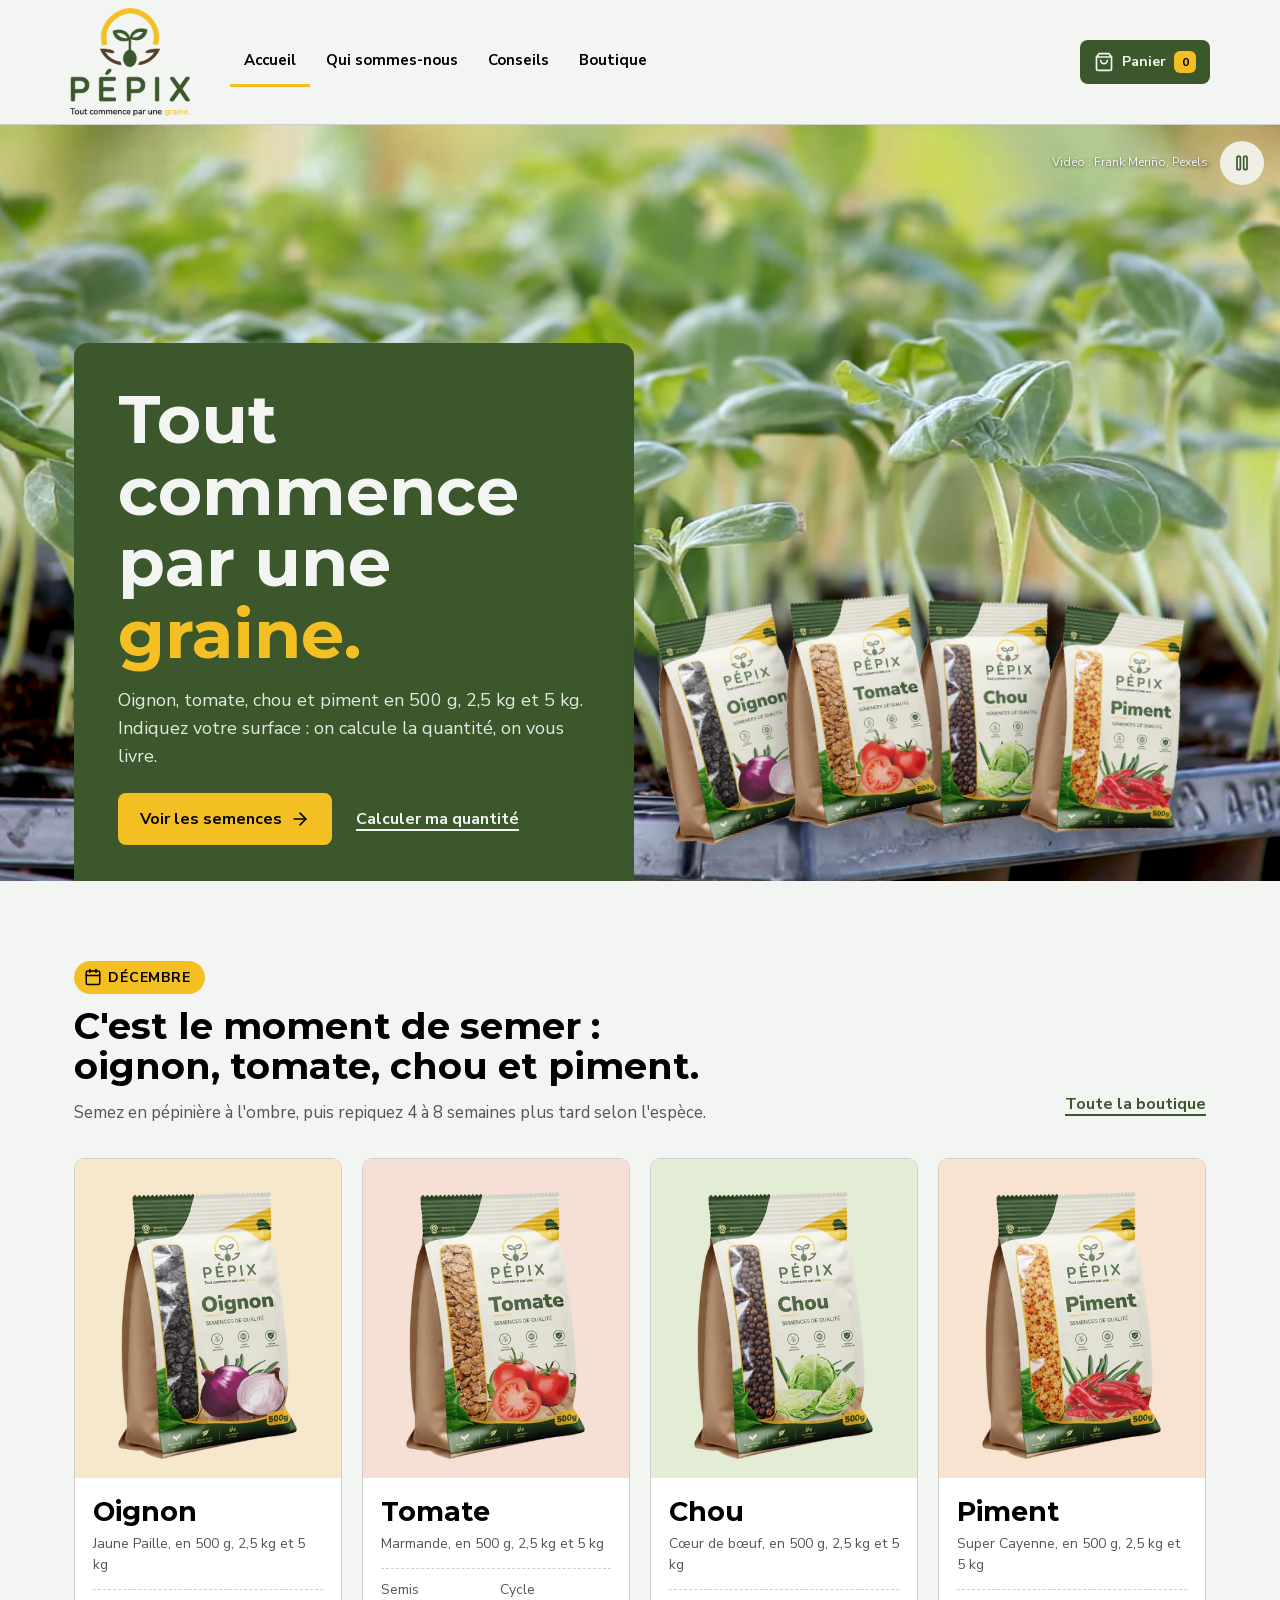
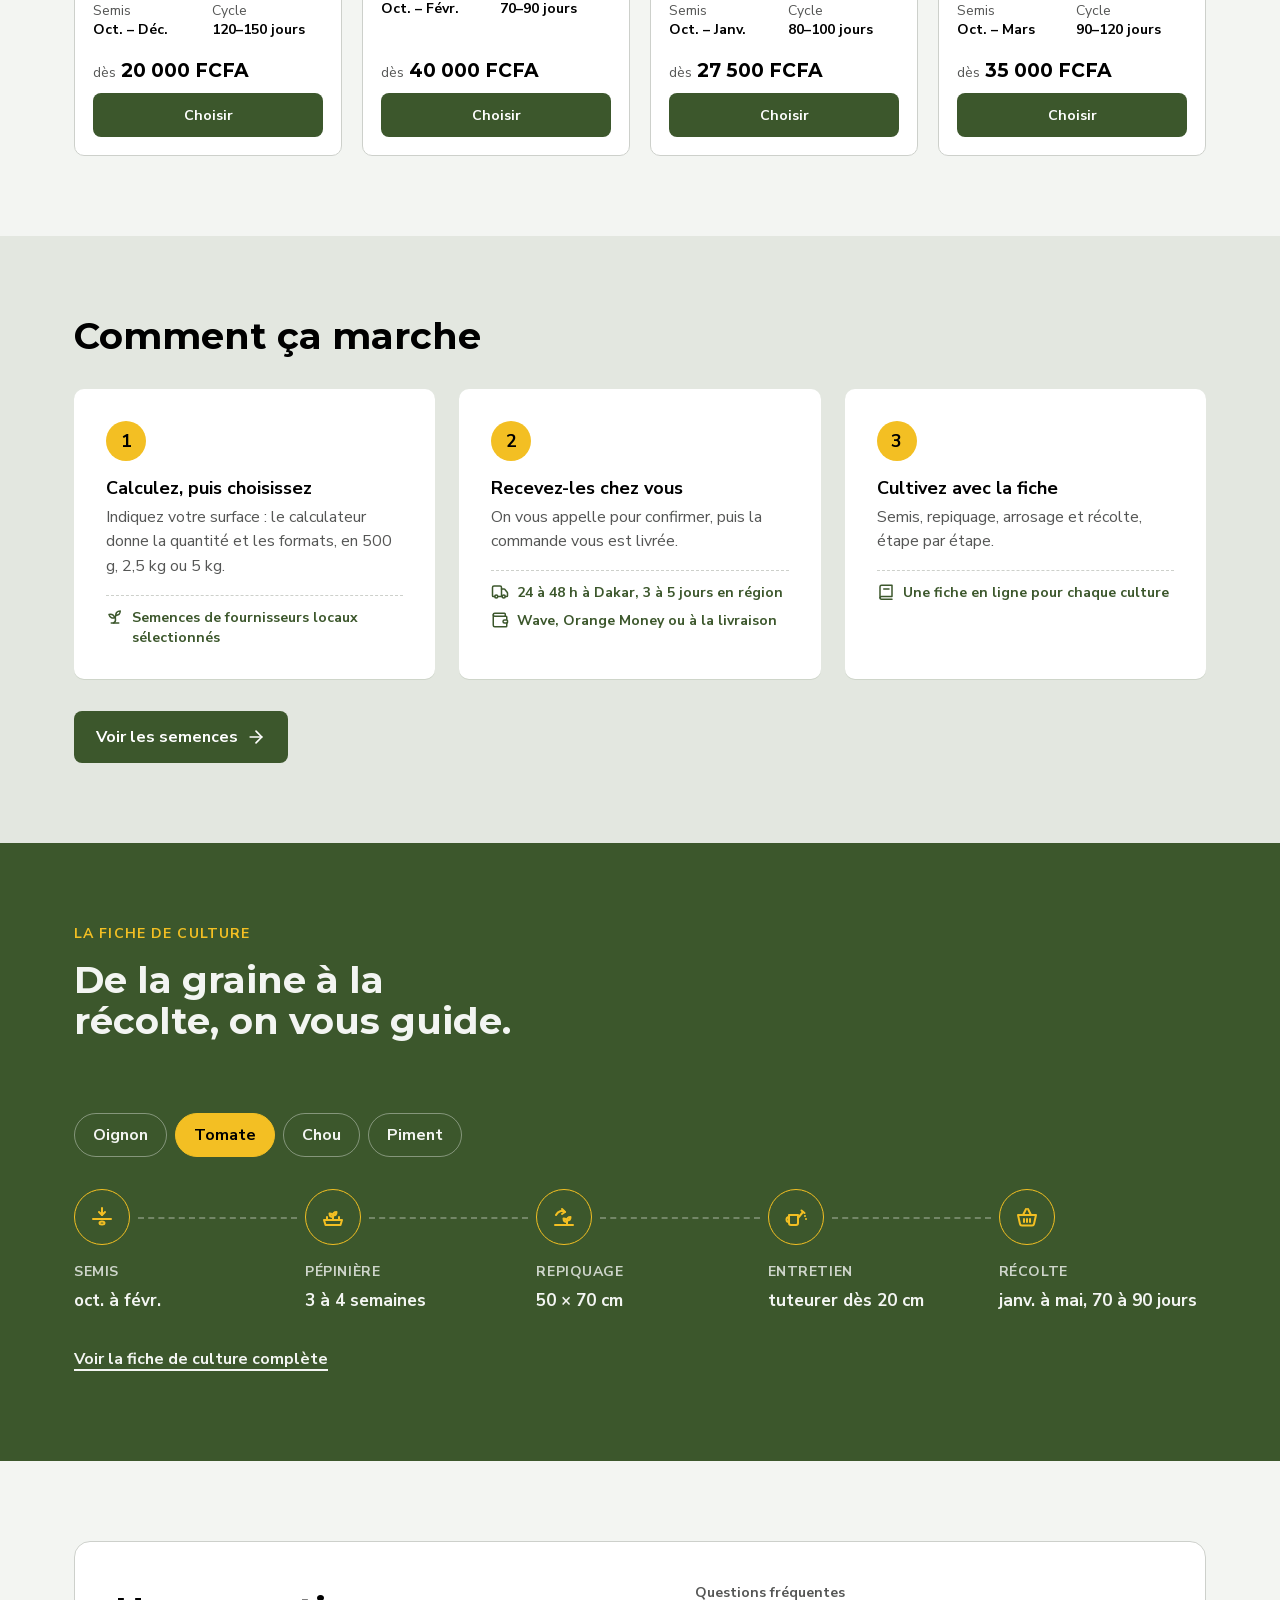
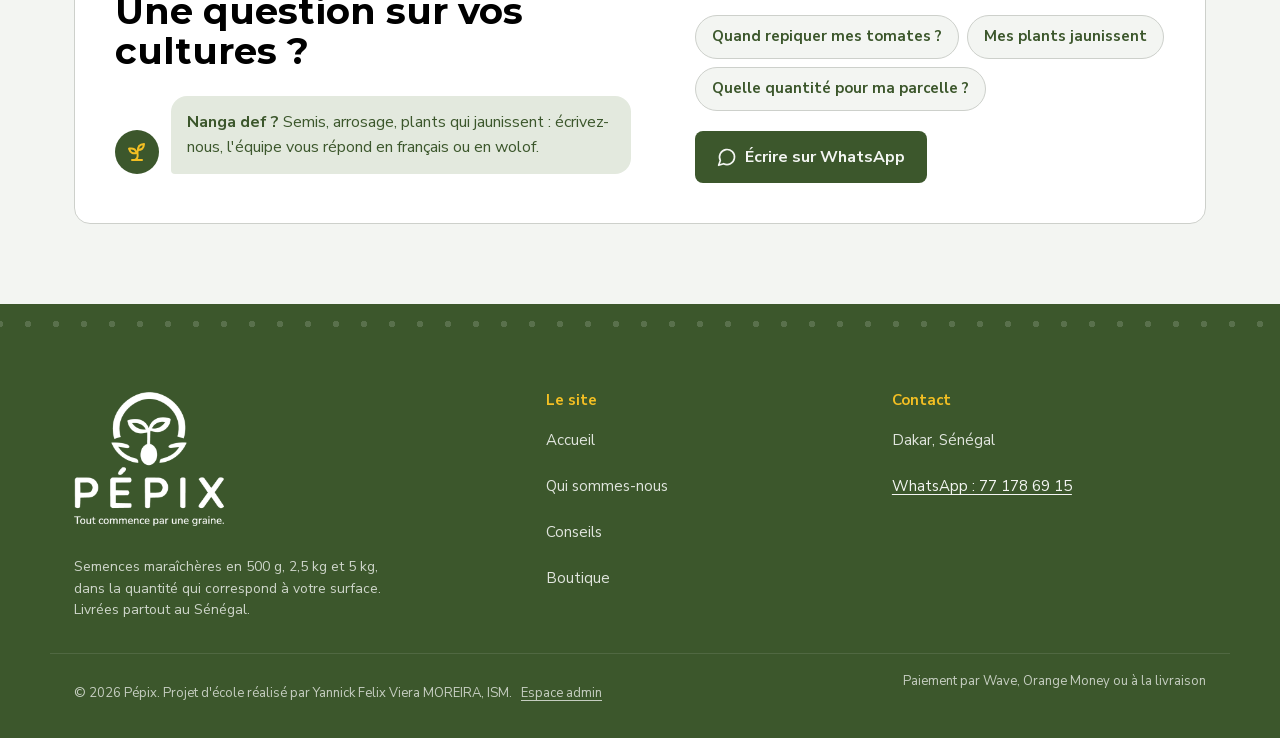
==== commit 604bc561: "feat: nouveaux visuels des sachets 500 g - Photos des sachets oignon, tomate, chou et piment remplac" ====
--- a/index.html
+++ b/index.html
@@ -84,10 +84,10 @@
         </div>
         <!-- Les quatre sachets en éventail : décoratifs, les mêmes sont présentés juste en dessous -->
         <div class="heros-sachets" aria-hidden="true">
-          <img src="img/sachet-oignon-detoure.webp" alt="" width="267" height="440">
-          <img src="img/sachet-tomate-detoure.webp" alt="" width="223" height="440">
-          <img src="img/sachet-chou-detoure.webp" alt="" width="261" height="440">
-          <img src="img/sachet-piment-detoure.webp" alt="" width="231" height="440">
+          <img src="img/sachet-oignon-detoure.webp" alt="" width="294" height="440">
+          <img src="img/sachet-tomate-detoure.webp" alt="" width="294" height="440">
+          <img src="img/sachet-chou-detoure.webp" alt="" width="294" height="440">
+          <img src="img/sachet-piment-detoure.webp" alt="" width="294" height="440">
         </div>
       </div>
       <button type="button" class="video-bouton" aria-pressed="false" aria-label="Mettre la vidéo en pause" hidden></button>
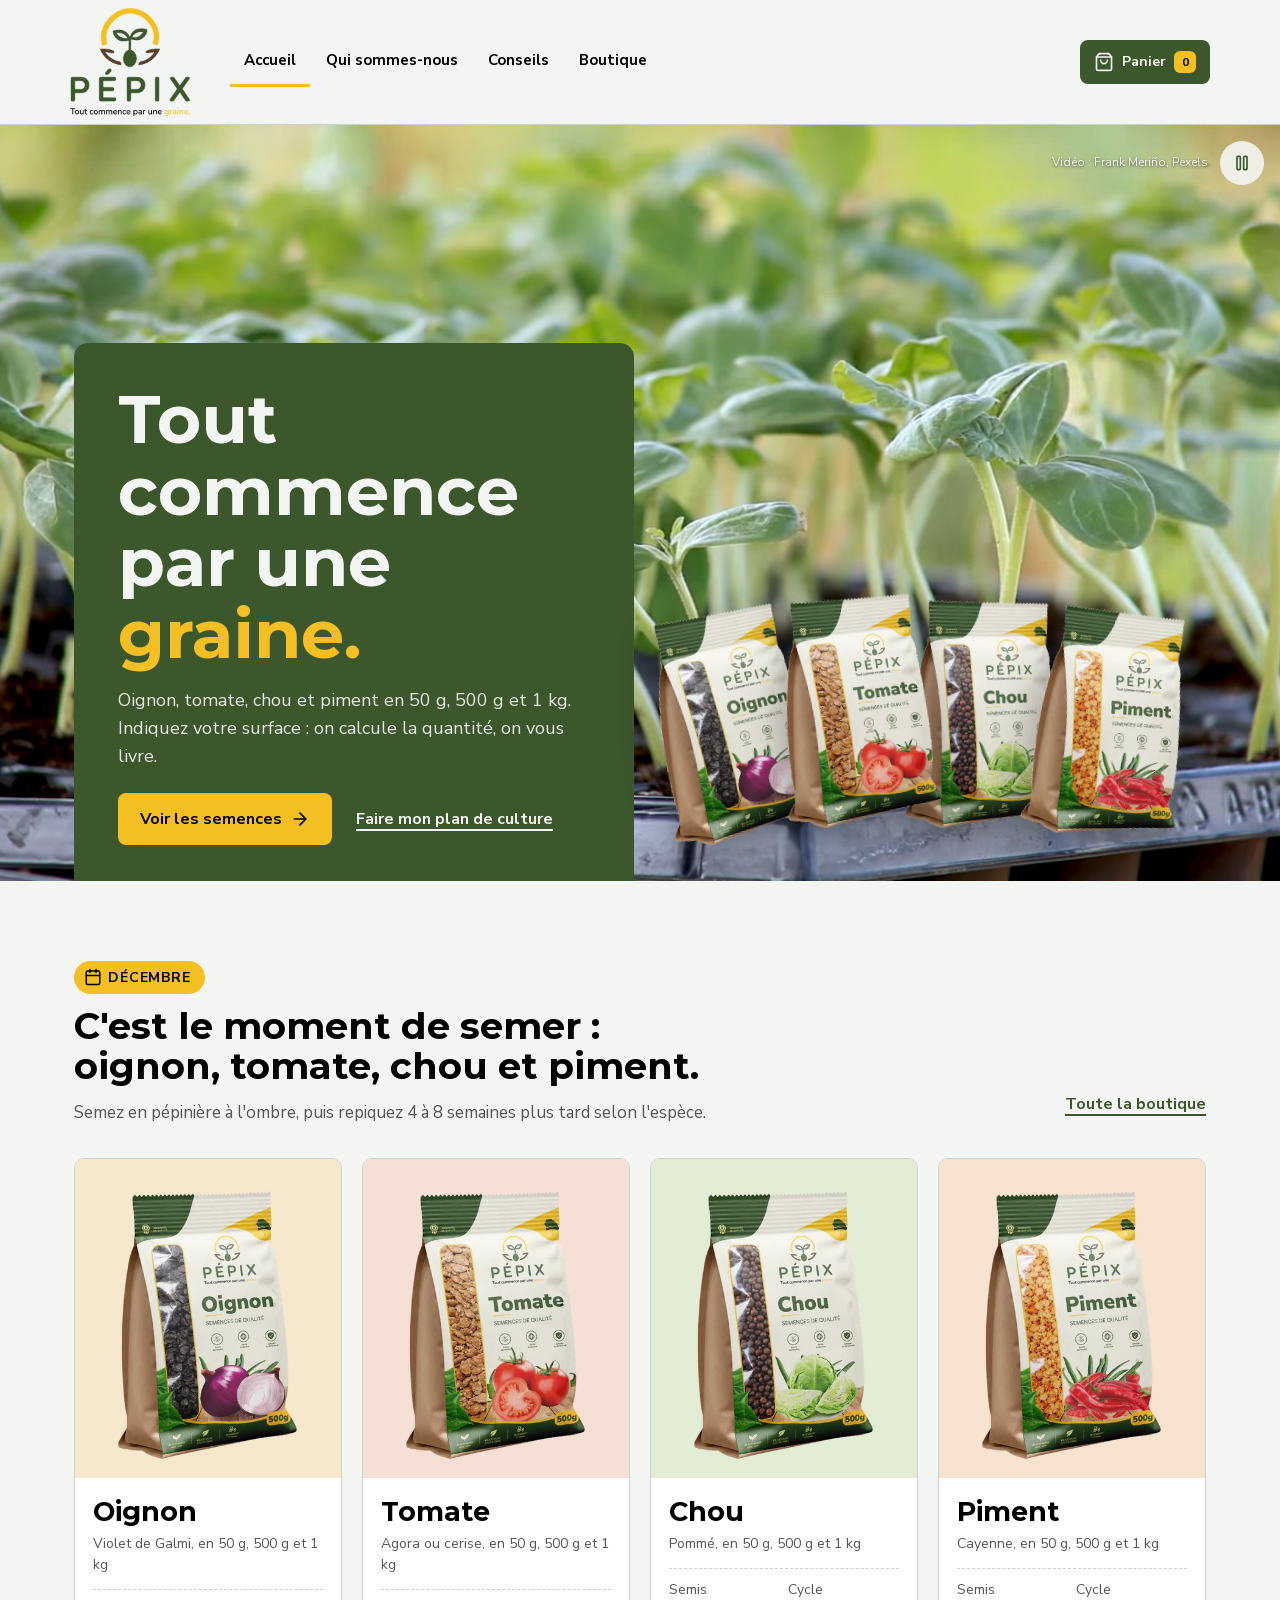
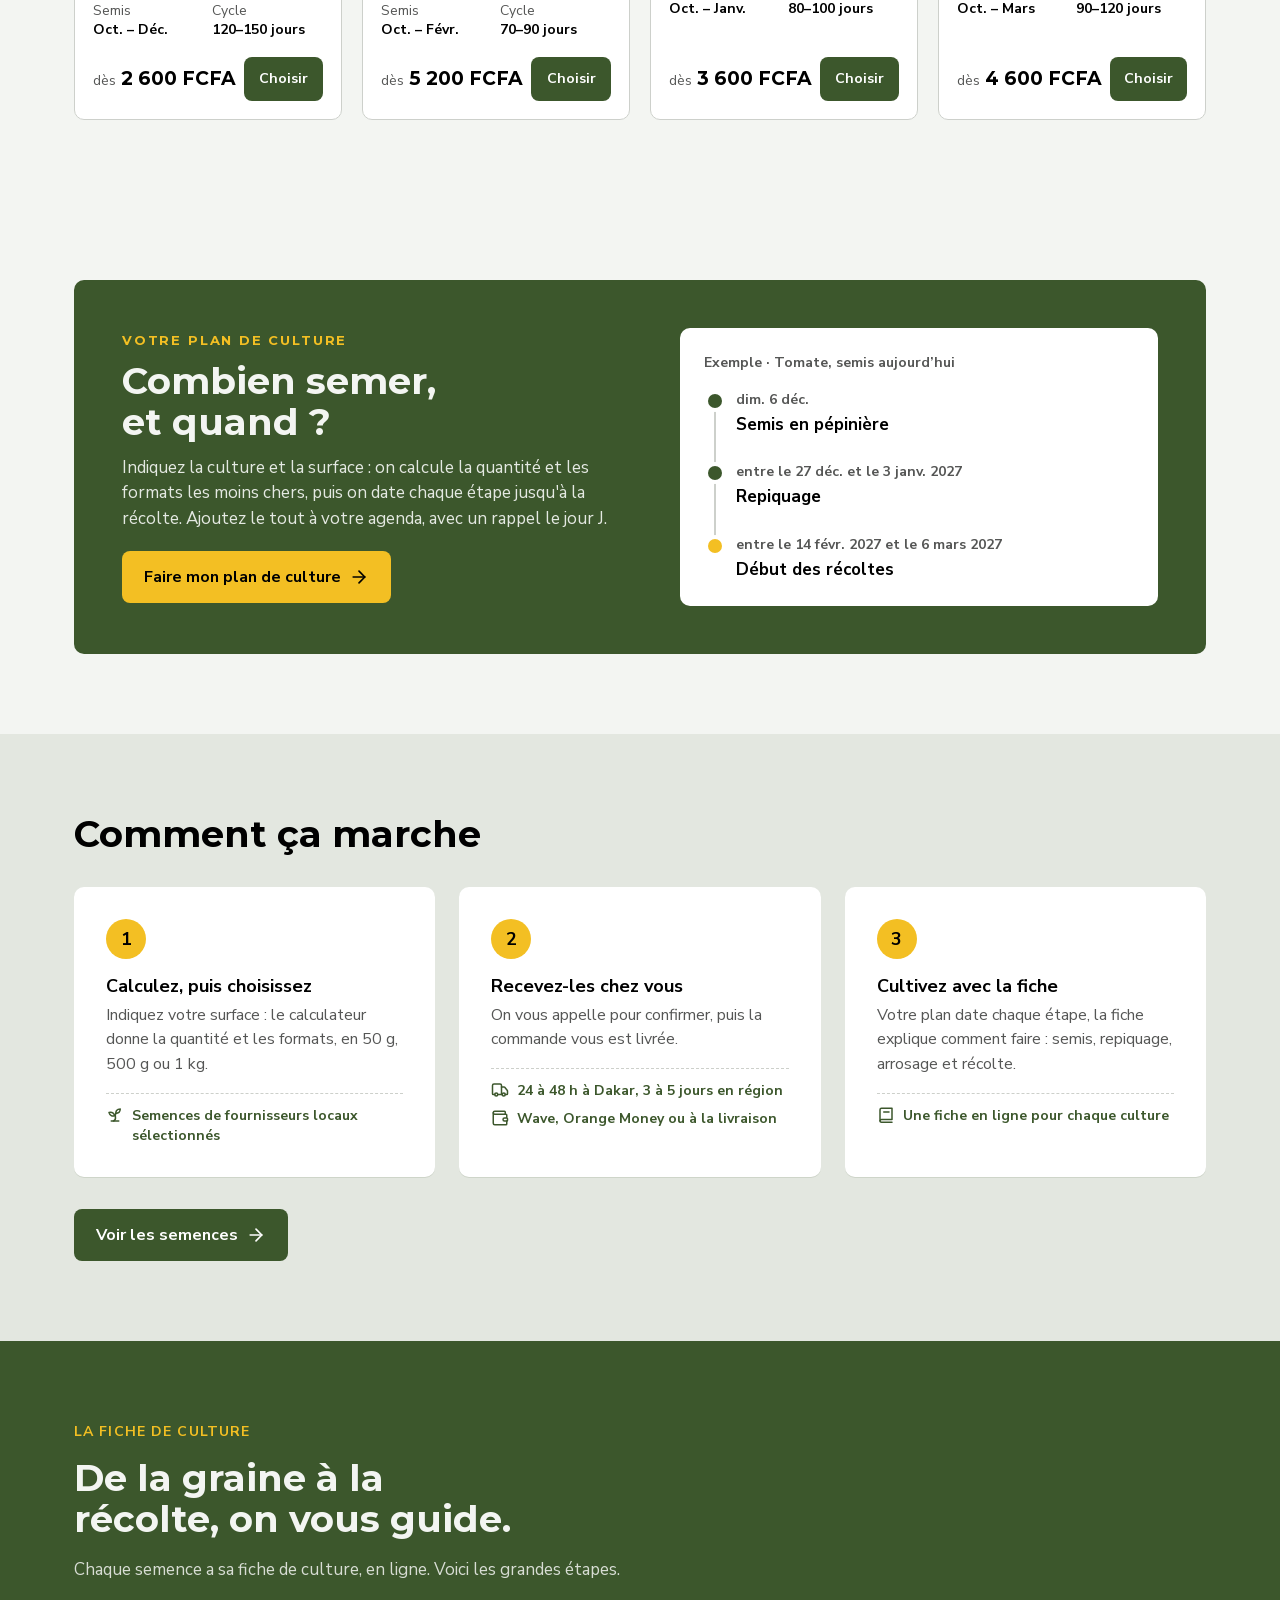
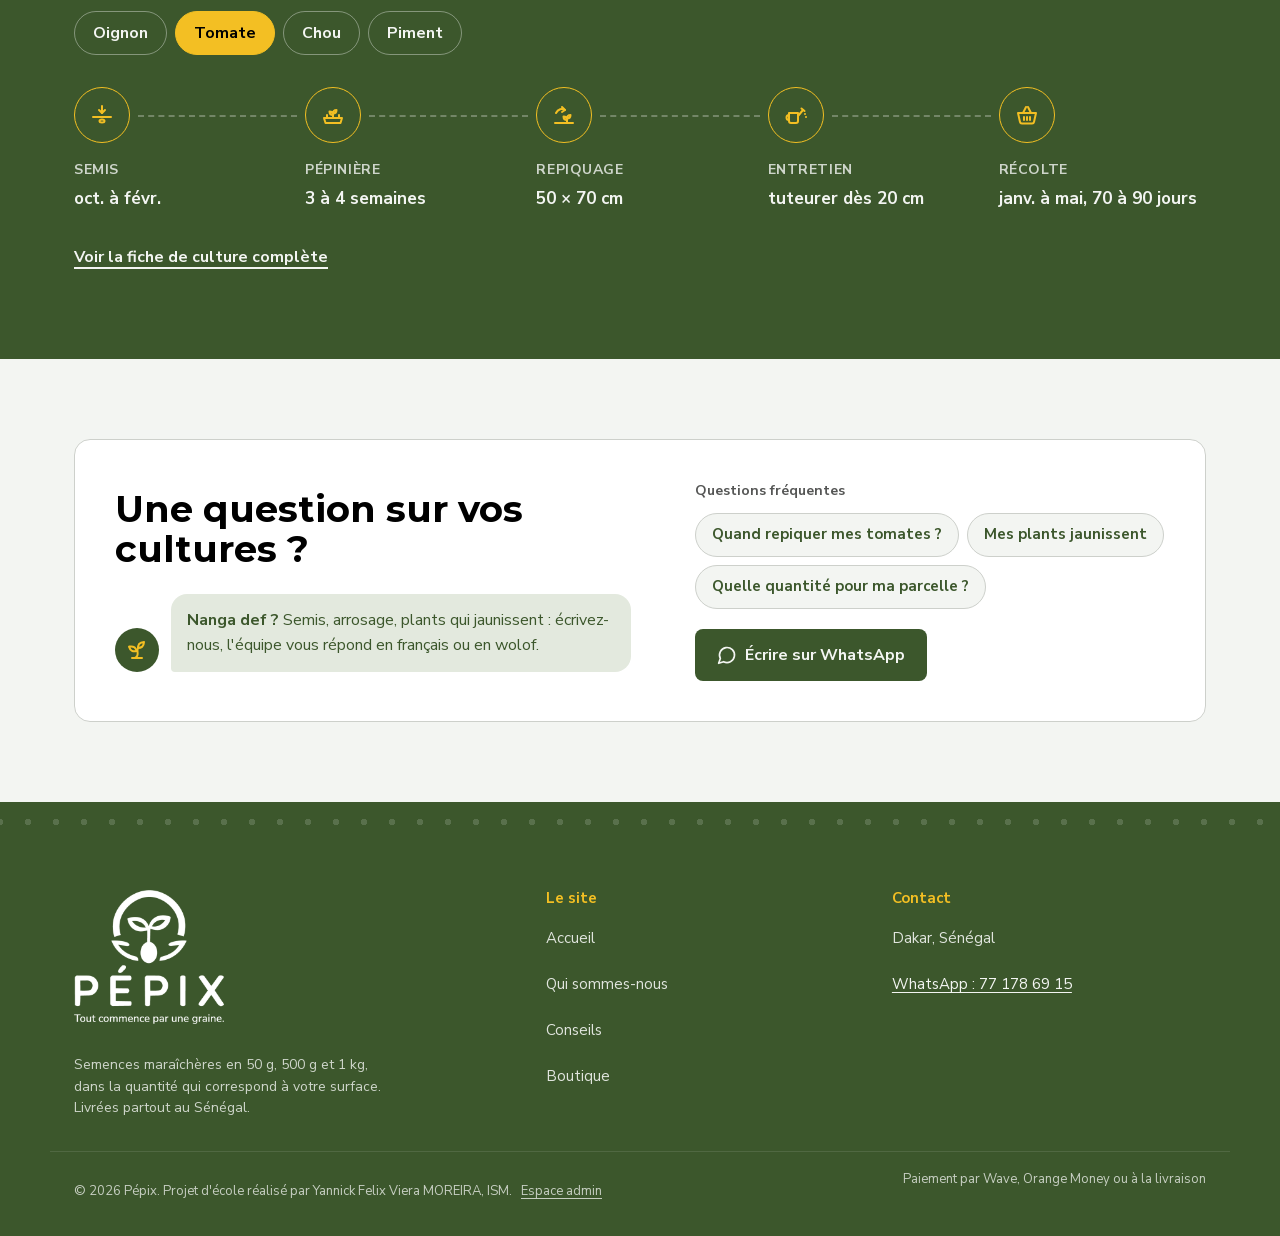
==== commit 2c8e797f: "feat: formats 50 g, 500 g et 1 kg, variétés et plan de culture à l'accueil - Formats 50 g, 500 g et " ====
--- a/index.html
+++ b/index.html
@@ -4,10 +4,10 @@
   <meta charset="utf-8">
   <meta name="viewport" content="width=device-width, initial-scale=1, viewport-fit=cover">
   <title>Pépix, semences maraîchères au Sénégal</title>
-  <meta name="description" content="Semences d'oignon, tomate, chou et piment en 500 g, 2,5 kg et 5 kg, avec un calculateur de quantité selon votre surface. Livrées partout au Sénégal.">
+  <meta name="description" content="Semences d'oignon, tomate, chou et piment en 50 g, 500 g et 1 kg, avec un calculateur de quantité selon votre surface. Livrées partout au Sénégal.">
   <meta name="theme-color" content="#3C572C">
   <meta property="og:title" content="Pépix, semences maraîchères au Sénégal">
-  <meta property="og:description" content="Semences d'oignon, tomate, chou et piment en 500 g, 2,5 kg et 5 kg, avec un calculateur de quantité selon votre surface. Livrées partout au Sénégal.">
+  <meta property="og:description" content="Semences d'oignon, tomate, chou et piment en 50 g, 500 g et 1 kg, avec un calculateur de quantité selon votre surface. Livrées partout au Sénégal.">
   <meta property="og:type" content="website">
   <meta property="og:image" content="https://pepix.pages.dev/img/partage.jpg">
   <meta property="og:image:width" content="1200">
@@ -24,6 +24,7 @@
   <link rel="preload" href="fonts/montserrat-700-latin.woff2" as="font" type="font/woff2" crossorigin>
   <link rel="stylesheet" href="css/style.css">
   <script src="js/donnees.js" defer></script>
+  <script src="js/plan.js" defer></script>
   <script src="js/main.js" defer></script>
   <!-- Données structurées (schema.org) lues par les moteurs de recherche -->
   <script type="application/ld+json">
@@ -34,7 +35,7 @@
     "url": "https://pepix.pages.dev/",
     "logo": "https://pepix.pages.dev/img/logo.png",
     "slogan": "Tout commence par une graine.",
-    "description": "Plateforme de vente de semences maraîchères au Sénégal : oignon, tomate, chou et piment en 500 g, 2,5 kg et 5 kg, avec un calculateur de quantité et des fiches de culture.",
+    "description": "Plateforme de vente de semences maraîchères au Sénégal : oignon, tomate, chou et piment en 50 g, 500 g et 1 kg, avec un calculateur de quantité et des fiches de culture.",
     "areaServed": {
       "@type": "Country",
       "name": "Sénégal"
@@ -76,10 +77,10 @@
       <div class="conteneur heros-cadre">
         <div class="etiquette">
           <h1 id="t-heros" data-reglage="herosTitre">Tout commence par une <span class="jaune">graine.</span></h1>
-          <p data-reglage="herosTexte">Oignon, tomate, chou et piment en 500 g, 2,5 kg et 5 kg. Indiquez votre surface : on calcule la quantité, on vous livre.</p>
+          <p data-reglage="herosTexte">Oignon, tomate, chou et piment en 50 g, 500 g et 1 kg. Indiquez votre surface : on calcule la quantité, on vous livre.</p>
           <div class="etiquette-actions">
             <a class="btn btn-jaune" href="boutique.html">Voir les semences<svg class="icone" viewBox="0 0 24 24" aria-hidden="true" focusable="false"><path d="M5 12h14"/><path d="m12 5 7 7-7 7"/></svg></a>
-            <a class="lien-clair" href="boutique.html#calculateur">Calculer ma quantité</a>
+            <a class="lien-clair" href="boutique.html#calculateur">Faire mon plan de culture</a>
           </div>
         </div>
         <!-- Les quatre sachets en éventail : décoratifs, les mêmes sont présentés juste en dessous -->
@@ -105,6 +106,26 @@
         <a class="lien" href="boutique.html">Toute la boutique</a>
       </div>
       <div class="produits defile-mobile" id="produits-accueil" data-apparition></div>
+    </section>
+
+    <!-- Plan de culture : la quantité et les dates de chaque étape (exemple daté du jour par js/plan.js) -->
+    <section class="conteneur section plan-accueil" aria-labelledby="t-plan">
+      <div class="plan-accueil-carte" data-apparition>
+        <div class="plan-accueil-texte">
+          <p class="surtitre">Votre plan de culture</p>
+          <h2 id="t-plan">Combien semer, et quand&nbsp;?</h2>
+          <p>Indiquez la culture et la surface : on calcule la quantité et les formats les moins chers, puis on date chaque étape jusqu'à la récolte. Ajoutez le tout à votre agenda, avec un rappel le jour J.</p>
+          <a class="btn btn-jaune" href="boutique.html#calculateur">Faire mon plan de culture<svg class="icone" viewBox="0 0 24 24" aria-hidden="true" focusable="false"><path d="M5 12h14"/><path d="m12 5 7 7-7 7"/></svg></a>
+        </div>
+        <div class="plan-apercu" id="plan-apercu">
+          <p class="plan-apercu-titre">Exemple</p>
+          <ol class="plan-etapes">
+            <li class="plan-etape plan-semis"><strong>Semis en pépinière</strong></li>
+            <li class="plan-etape plan-repiquage"><strong>Repiquage</strong></li>
+            <li class="plan-etape plan-recolte"><strong>Début des récoltes</strong></li>
+          </ol>
+        </div>
+      </div>
     </section>
 
     <!-- Comment ça marche : chaque étape porte ses garanties (faits déjà écrits ailleurs, aucun avis ni chiffre inventé) -->
@@ -116,7 +137,7 @@
             <span class="etape-num" aria-hidden="true">1</span>
             <div>
               <strong>Calculez, puis choisissez</strong>
-              <p>Indiquez votre surface : le calculateur donne la quantité et les formats, en 500 g, 2,5 kg ou 5 kg.</p>
+              <p>Indiquez votre surface : le calculateur donne la quantité et les formats, en 50 g, 500 g ou 1 kg.</p>
               <ul class="etape-preuves">
                 <li><svg class="icone" viewBox="0 0 24 24" aria-hidden="true" focusable="false"><path d="M7 20h10"/><path d="M10 20c5.5-2.5.8-6.4 3-10"/><path d="M9.5 9.4c1.1.8 1.8 2.2 2.3 3.7-2 .4-3.5.4-4.8-.3-1.2-.6-2.3-1.9-3-4.2 2.8-.5 4.4 0 5.5.8z"/><path d="M14.1 6a7 7 0 0 0-1.1 4c1.9-.1 3.3-.6 4.3-1.4 1-1 1.6-2.3 1.7-4.6-2.7.1-4 1-4.9 2z"/></svg>Semences de fournisseurs locaux sélectionnés</li>
               </ul>
@@ -137,7 +158,7 @@
             <span class="etape-num" aria-hidden="true">3</span>
             <div>
               <strong>Cultivez avec la fiche</strong>
-              <p>Semis, repiquage, arrosage et récolte, étape par étape.</p>
+              <p>Votre plan date chaque étape, la fiche explique comment faire : semis, repiquage, arrosage et récolte.</p>
               <ul class="etape-preuves">
                 <li><svg class="icone" viewBox="0 0 24 24" aria-hidden="true" focusable="false"><path d="M4 19.5V5a2 2 0 0 1 2-2h14v15H6a2 2 0 0 0-2 2Z"/><path d="M4 19.5A2 2 0 0 0 6 21.5h14"/><path d="M9 8h7"/></svg>Une fiche en ligne pour chaque culture</li>
               </ul>
@@ -186,7 +207,7 @@
     <div class="conteneur pied-haut">
       <div class="pied-marque">
         <img class="pied-logo" src="img/logo-blanc.webp" alt="Pépix, tout commence par une graine." width="160" height="143" loading="lazy">
-        <p>Semences maraîchères en 500 g, 2,5 kg et 5 kg, dans la quantité qui correspond à votre surface. Livrées partout au Sénégal.</p>
+        <p>Semences maraîchères en 50 g, 500 g et 1 kg, dans la quantité qui correspond à votre surface. Livrées partout au Sénégal.</p>
       </div>
       <div>
         <h2>Le site</h2>
--- a/css/style.css
+++ b/css/style.css
@@ -910,6 +910,15 @@
 :is(.carte-image, .modale-image).photo-tomate.charge { background-image: url(../img/sachet-tomate-detoure.webp); }
 :is(.carte-image, .modale-image).photo-chou.charge   { background-image: url(../img/sachet-chou-detoure.webp); }
 :is(.carte-image, .modale-image).photo-piment.charge { background-image: url(../img/sachet-piment-detoure.webp); }
+/* Format 50 g choisi : le petit sachet, dans la fiche produit et le panier */
+.modale-image.sachet-50g.photo-oignon.charge { background-image: url(../img/sachet-oignon-50g-detoure.webp); }
+.modale-image.sachet-50g.photo-tomate.charge { background-image: url(../img/sachet-tomate-50g-detoure.webp); }
+.modale-image.sachet-50g.photo-chou.charge   { background-image: url(../img/sachet-chou-50g-detoure.webp); }
+.modale-image.sachet-50g.photo-piment.charge { background-image: url(../img/sachet-piment-50g-detoure.webp); }
+.ligne-vignette.sachet-50g.photo-oignon { background-image: url(../img/sachet-oignon-50g.webp); }
+.ligne-vignette.sachet-50g.photo-tomate { background-image: url(../img/sachet-tomate-50g.webp); }
+.ligne-vignette.sachet-50g.photo-chou   { background-image: url(../img/sachet-chou-50g.webp); }
+.ligne-vignette.sachet-50g.photo-piment { background-image: url(../img/sachet-piment-50g.webp); }
 .carte { transition: border-color var(--rapide), transform var(--rapide) var(--courbe), box-shadow var(--rapide); }
 @media (hover: hover) {
   .carte:hover { transform: translateY(-4px); box-shadow: 0 14px 28px rgba(60, 87, 44, .14); }
@@ -1136,6 +1145,8 @@
 .format-prix { font-size: 14px; font-weight: 700; white-space: nowrap; }
 .format-surface { font-size: 13px; color: var(--terre); line-height: 1.3; }
 .formats:disabled .format { opacity: .55; cursor: not-allowed; }
+/* Variétés au choix (tomate : Agora ou cerise), au-dessus des formats */
+.formats.varietes { grid-template-columns: repeat(2, minmax(0, 1fr)); }
 @media (max-width: 480px) { .format { padding: 8px; } .format-nom { font-size: 15px; } .format-prix { font-size: 13px; } }
 
 /* ---------- Calculateur : surface → quantité → formats ---------- */
@@ -1225,12 +1236,44 @@
 .plan-actions { display: flex; flex-wrap: wrap; gap: var(--e-3); }
 .plan-actions[hidden] { display: none; }
 .plan-actions .btn { flex: 1 1 260px; }
+/* Accueil : le plan de culture annoncé, avec un exemple daté du jour */
+.plan-accueil-carte {
+  background: var(--principale); color: var(--claire); border-radius: var(--r-carte);
+  padding: clamp(24px, 4vw, 48px); display: grid; grid-template-columns: minmax(0, 1fr); gap: var(--e-6); align-items: center;
+}
+.plan-accueil-texte { display: flex; flex-direction: column; gap: var(--e-3); align-items: flex-start; }
+.plan-accueil-texte .surtitre { color: var(--secondaire); }
+.plan-accueil-texte h2 { font-size: var(--t-h2); color: var(--claire); text-wrap: balance; }
+.plan-accueil-texte p:not(.surtitre) { font-size: 17px; color: rgba(243, 245, 242, .92); max-width: 32em; }
+.plan-accueil-texte .btn { margin-top: var(--e-2); }
+.plan-apercu { background: var(--blanc); color: var(--sombre); border-radius: var(--r-carte); padding: var(--e-5); display: flex; flex-direction: column; gap: var(--e-4); }
+.plan-apercu-titre { font-size: 14px; font-weight: 700; color: var(--terre); }
 @media (min-width: 860px) {
-  /* Grand écran : la frise passe à l'horizontale, quatre étapes côte à côte */
-  .plan-etapes { grid-template-columns: repeat(auto-fit, minmax(0, 1fr)); gap: var(--e-4); }
-  .plan-etape { padding: 28px var(--e-2) 0 0; }
-  .plan-etape::before { left: 0; top: 0; }
-  .plan-etape::after { left: 14px; right: -16px; top: 6px; bottom: auto; width: auto; height: 2px; }
+  .plan-accueil-carte { grid-template-columns: minmax(0, 1.1fr) minmax(0, 1fr); }
+}
+
+/* Boutique : encart qui mène au calculateur, placé en bas de page */
+.plan-appel {
+  margin-top: var(--e-4); display: flex; align-items: center; gap: var(--e-4); padding: var(--e-4) var(--e-5);
+  background: var(--blanc); border: 1px solid var(--filet); border-left: 4px solid var(--secondaire); border-radius: var(--r-carte);
+  color: inherit; text-decoration: none; max-width: 720px;
+}
+.plan-appel:hover { border-color: var(--principale); border-left-color: var(--secondaire); }
+.plan-appel:focus-visible { outline: 3px solid var(--jaune); outline-offset: 2px; }
+.plan-appel-picto { flex: none; width: 44px; height: 44px; border-radius: 50%; background: var(--principale); color: var(--claire); display: flex; align-items: center; justify-content: center; }
+.plan-appel-picto .icone { width: 22px; height: 22px; }
+.plan-appel-texte { flex: 1; display: flex; flex-direction: column; gap: 2px; }
+.plan-appel-texte strong { font-size: 17px; }
+.plan-appel-texte span { font-size: 15px; color: var(--terre); }
+.plan-appel > .icone { flex: none; width: 22px; height: 22px; color: var(--principale); }
+
+@media (min-width: 860px) {
+  /* Grand écran : la frise du calculateur passe à l'horizontale, quatre étapes côte à côte
+     (l'exemple de l'accueil, dans une demi-colonne, reste vertical) */
+  .plan .plan-etapes { grid-template-columns: repeat(auto-fit, minmax(0, 1fr)); gap: var(--e-4); }
+  .plan .plan-etape { padding: 28px var(--e-2) 0 0; }
+  .plan .plan-etape::before { left: 0; top: 0; }
+  .plan .plan-etape::after { left: 14px; right: -16px; top: 6px; bottom: auto; width: auto; height: 2px; }
 }
 @media (min-width: 860px) {
   .calcul-corps { grid-template-columns: minmax(0, 1fr) minmax(0, 1fr); column-gap: var(--e-7); }
